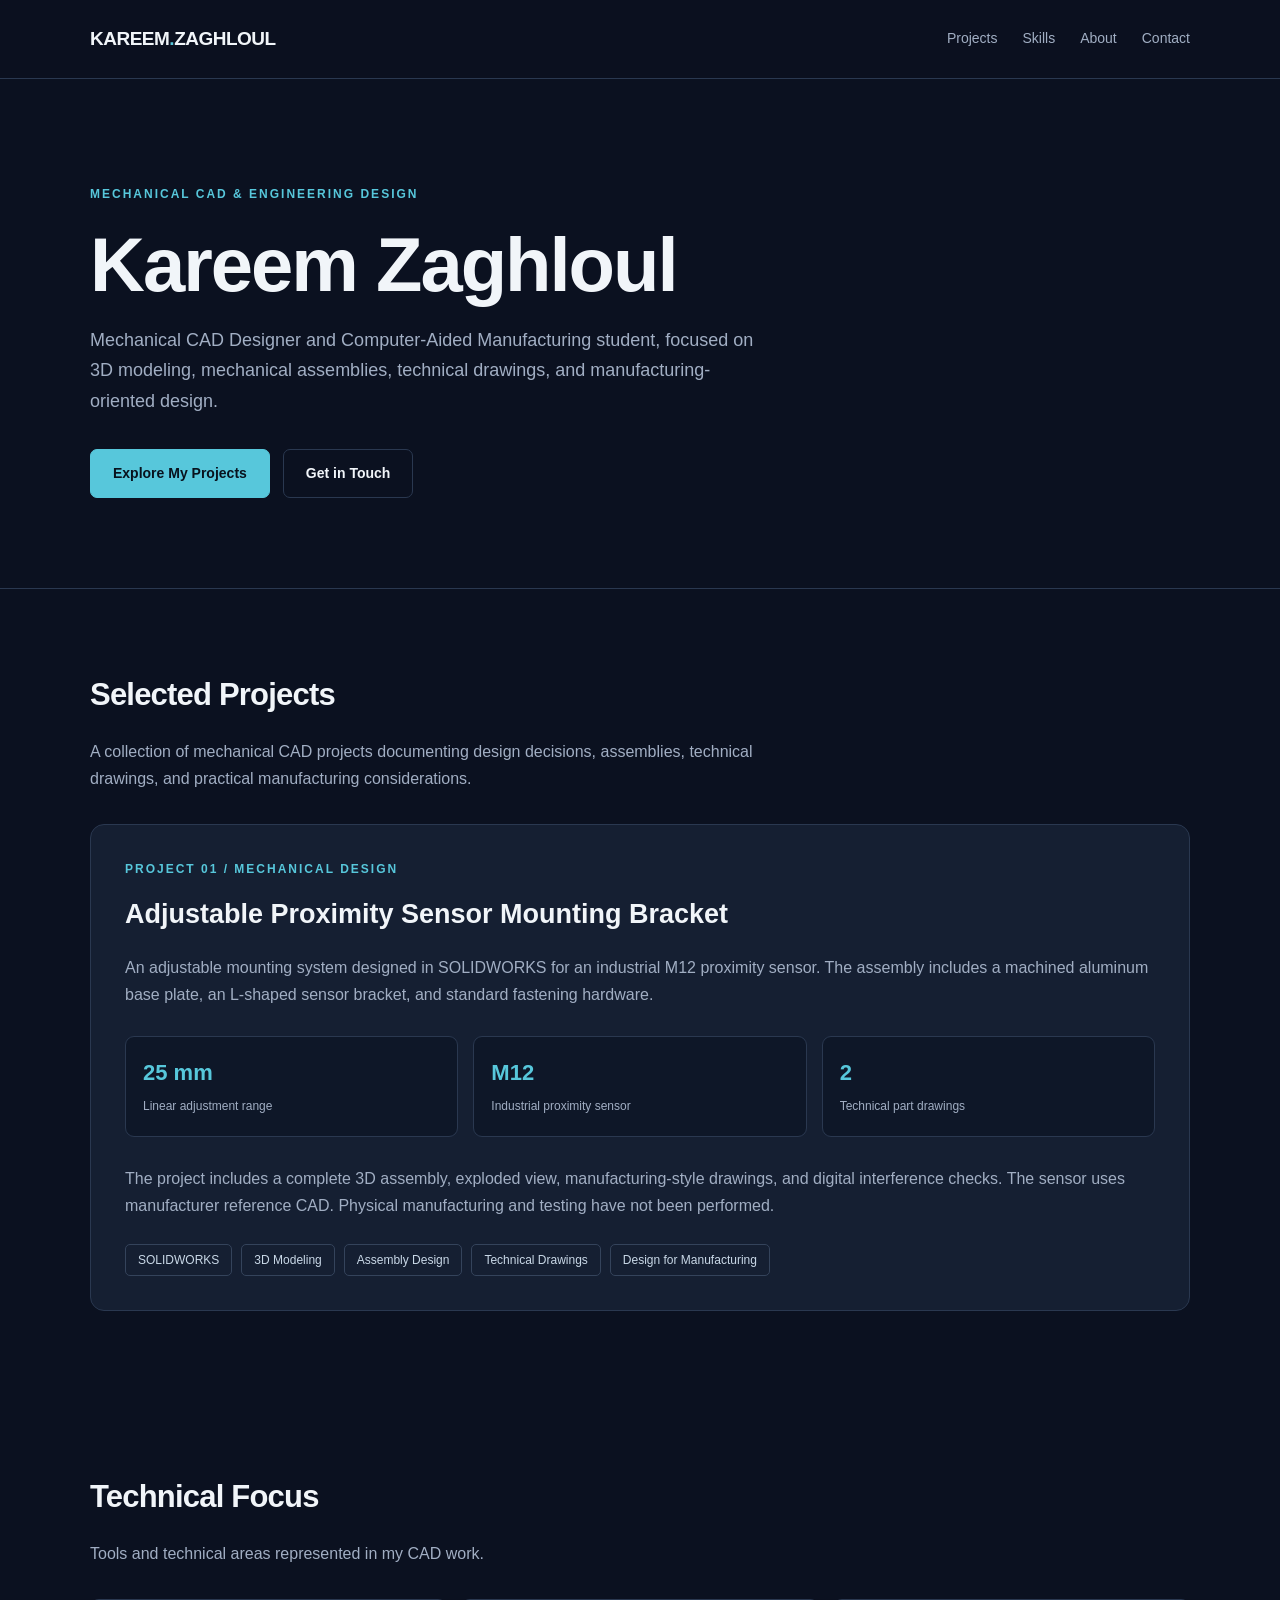
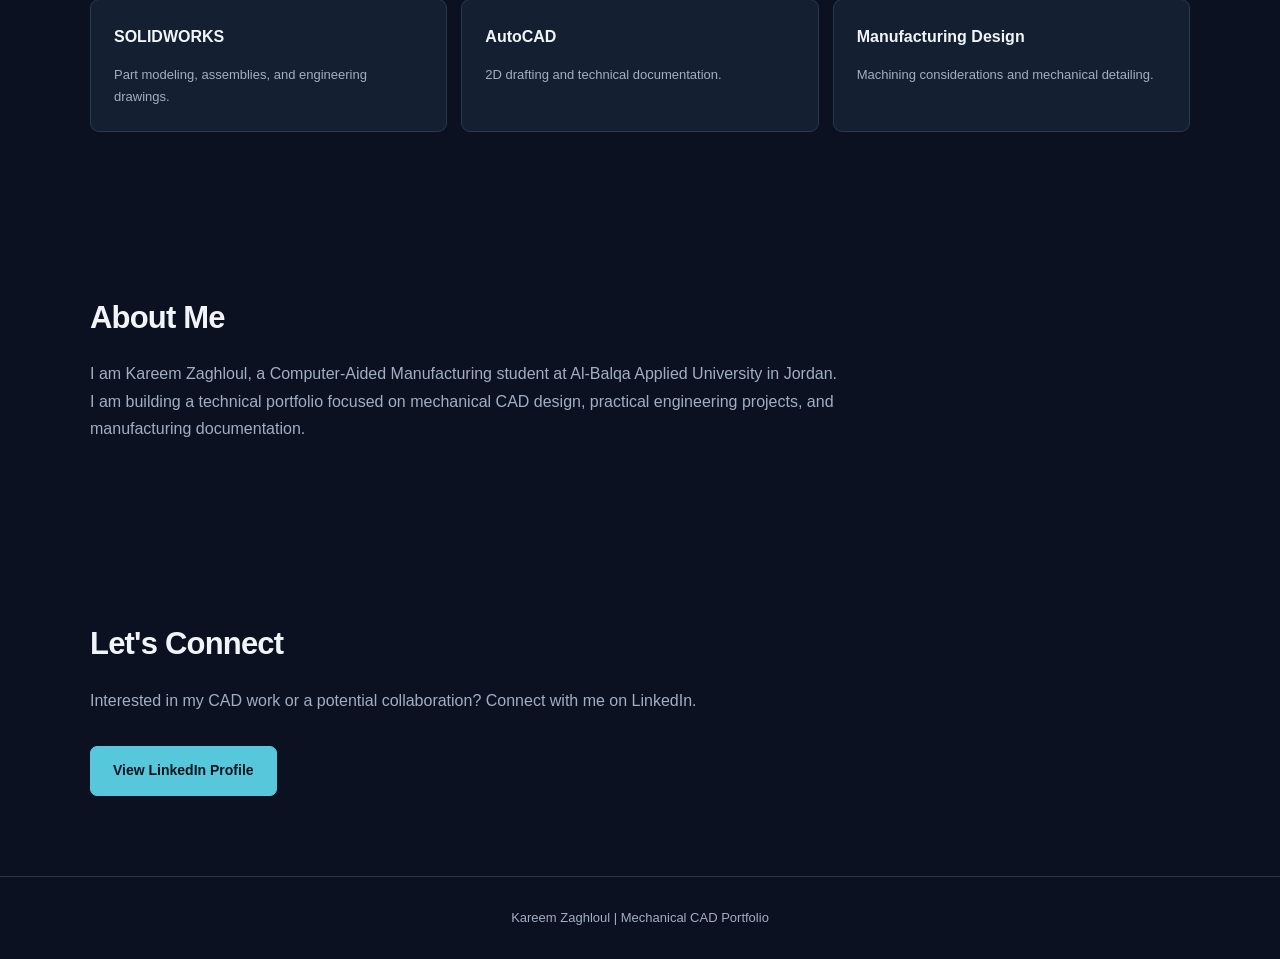
==== index.html @ 9b067b41 "Create index.html" ====
<!DOCTYPE html>
<html lang="en">
<head>
  <meta charset="UTF-8">
  <meta name="viewport" content="width=device-width, initial-scale=1">
  <meta name="description" content="Kareem Zaghloul's mechanical CAD and engineering design portfolio.">
  <title>Kareem Zaghloul | Mechanical CAD Portfolio</title>

  <style>
    :root {
      --bg: #0b1120;
      --panel: #151f32;
      --text: #f1f5f9;
      --muted: #a1aec3;
      --accent: #57c7db;
      --line: #2a3850;
    }

    * { box-sizing: border-box; }

    html { scroll-behavior: smooth; }

    body {
      margin: 0;
      background: var(--bg);
      color: var(--text);
      font-family: Inter, "Segoe UI", Arial, sans-serif;
      line-height: 1.7;
    }

    a { color: inherit; text-decoration: none; }

    .container {
      width: min(1100px, 90%);
      margin: auto;
    }

    header {
      border-bottom: 1px solid var(--line);
      background: #0b1120ee;
    }

    nav {
      display: flex;
      justify-content: space-between;
      align-items: center;
      flex-wrap: wrap;
      gap: 18px;
      padding: 23px 0;
    }

    .logo {
      font-size: 19px;
      font-weight: 750;
      letter-spacing: -.5px;
    }

    .logo span { color: var(--accent); }

    .nav-links {
      display: flex;
      gap: 25px;
      font-size: 14px;
      color: var(--muted);
    }

    .nav-links a:hover { color: var(--accent); }

    .hero {
      padding: 105px 0 90px;
      border-bottom: 1px solid var(--line);
    }

    .eyebrow {
      color: var(--accent);
      letter-spacing: 2px;
      text-transform: uppercase;
      font-size: 12px;
      font-weight: bold;
    }

    h1 {
      font-size: clamp(42px, 7vw, 76px);
      line-height: 1.12;
      letter-spacing: -2px;
      margin: 17px 0;
    }

    .hero p {
      color: var(--muted);
      font-size: 18px;
      max-width: 670px;
    }

    .buttons {
      display: flex;
      flex-wrap: wrap;
      gap: 13px;
      margin-top: 32px;
    }

    .btn {
      display: inline-block;
      padding: 12px 22px;
      border-radius: 7px;
      border: 1px solid var(--line);
      font-size: 14px;
      font-weight: 650;
    }

    .btn.primary {
      background: var(--accent);
      color: #08121d;
      border-color: var(--accent);
    }

    .btn:hover { opacity: .85; }

    section { padding: 80px 0; }

    h2 {
      font-size: 31px;
      letter-spacing: -.8px;
      margin: 0 0 15px;
    }

    .section-intro {
      color: var(--muted);
      max-width: 700px;
      margin-bottom: 32px;
    }

    .project {
      background: var(--panel);
      border: 1px solid var(--line);
      border-radius: 14px;
      padding: 34px;
    }

    .project-number {
      color: var(--accent);
      font-size: 12px;
      font-weight: bold;
      letter-spacing: 2px;
    }

    .project h3 {
      font-size: 27px;
      margin: 12px 0;
    }

    .project p { color: var(--muted); }

    .details {
      display: grid;
      grid-template-columns: repeat(3, 1fr);
      gap: 15px;
      margin: 28px 0;
    }

    .detail {
      background: #0e1728;
      padding: 17px;
      border: 1px solid var(--line);
      border-radius: 9px;
    }

    .detail strong {
      display: block;
      font-size: 22px;
      color: var(--accent);
    }

    .detail span {
      color: var(--muted);
      font-size: 12px;
    }

    .tags {
      display: flex;
      gap: 9px;
      flex-wrap: wrap;
      margin-top: 25px;
    }

    .tag {
      border: 1px solid #34435b;
      color: #c9d8e7;
      padding: 5px 12px;
      border-radius: 5px;
      font-size: 12px;
    }

    .skill-grid {
      display: grid;
      grid-template-columns: repeat(3, 1fr);
      gap: 14px;
    }

    .skill {
      background: var(--panel);
      border: 1px solid var(--line);
      border-radius: 9px;
      padding: 23px;
    }

    .skill strong { display: block; }

    .skill p {
      color: var(--muted);
      font-size: 13px;
      margin-bottom: 0;
    }

    .about {
      max-width: 750px;
      color: var(--muted);
    }

    footer {
      border-top: 1px solid var(--line);
      padding: 30px 0;
      color: var(--muted);
      font-size: 13px;
      text-align: center;
    }

    @media (max-width: 650px) {
      .hero { padding: 75px 0; }
      section { padding: 55px 0; }
      .details, .skill-grid { grid-template-columns: 1fr; }
      .project { padding: 23px; }
      .nav-links { gap: 15px; }
    }
  </style>
</head>

<body>
  <header>
    <div class="container">
      <nav>
        <a class="logo" href="#">KAREEM<span>.</span>ZAGHLOUL</a>
        <div class="nav-links">
          <a href="#projects">Projects</a>
          <a href="#skills">Skills</a>
          <a href="#about">About</a>
          <a href="#contact">Contact</a>
        </div>
      </nav>
    </div>
  </header>

  <main>
    <div class="hero">
      <div class="container">
        <div class="eyebrow">Mechanical CAD & Engineering Design</div>
        <h1>Kareem Zaghloul</h1>
        <p>
          Mechanical CAD Designer and Computer-Aided Manufacturing
          student, focused on 3D modeling, mechanical assemblies,
          technical drawings, and manufacturing-oriented design.
        </p>

        <div class="buttons">
          <a class="btn primary" href="#projects">Explore My Projects</a>
          <a class="btn" href="#contact">Get in Touch</a>
        </div>
      </div>
    </div>

    <section id="projects">
      <div class="container">
        <h2>Selected Projects</h2>
        <p class="section-intro">
          A collection of mechanical CAD projects documenting
          design decisions, assemblies, technical drawings,
          and practical manufacturing considerations.
        </p>

        <article class="project">
          <div class="project-number">PROJECT 01 / MECHANICAL DESIGN</div>
          <h3>Adjustable Proximity Sensor Mounting Bracket</h3>

          <p>
            An adjustable mounting system designed in SOLIDWORKS
            for an industrial M12 proximity sensor. The assembly
            includes a machined aluminum base plate, an L-shaped
            sensor bracket, and standard fastening hardware.
          </p>

          <div class="details">
            <div class="detail">
              <strong>25 mm</strong>
              <span>Linear adjustment range</span>
            </div>
            <div class="detail">
              <strong>M12</strong>
              <span>Industrial proximity sensor</span>
            </div>
            <div class="detail">
              <strong>2</strong>
              <span>Technical part drawings</span>
            </div>
          </div>

          <p>
            The project includes a complete 3D assembly,
            exploded view, manufacturing-style drawings,
            and digital interference checks.
            The sensor uses manufacturer reference CAD.
            Physical manufacturing and testing have not
            been performed.
          </p>

          <div class="tags">
            <span class="tag">SOLIDWORKS</span>
            <span class="tag">3D Modeling</span>
            <span class="tag">Assembly Design</span>
            <span class="tag">Technical Drawings</span>
            <span class="tag">Design for Manufacturing</span>
          </div>
        </article>
      </div>
    </section>

    <section id="skills">
      <div class="container">
        <h2>Technical Focus</h2>
        <p class="section-intro">
          Tools and technical areas represented in my CAD work.
        </p>

        <div class="skill-grid">
          <div class="skill">
            <strong>SOLIDWORKS</strong>
            <p>Part modeling, assemblies, and engineering drawings.</p>
          </div>
          <div class="skill">
            <strong>AutoCAD</strong>
            <p>2D drafting and technical documentation.</p>
          </div>
          <div class="skill">
            <strong>Manufacturing Design</strong>
            <p>Machining considerations and mechanical detailing.</p>
          </div>
        </div>
      </div>
    </section>

    <section id="about">
      <div class="container">
        <h2>About Me</h2>
        <p class="about">
          I am Kareem Zaghloul, a Computer-Aided Manufacturing
          student at Al-Balqa Applied University in Jordan.
          I am building a technical portfolio focused on
          mechanical CAD design, practical engineering projects,
          and manufacturing documentation.
        </p>
      </div>
    </section>

    <section id="contact">
      <div class="container">
        <h2>Let's Connect</h2>
        <p class="section-intro">
          Interested in my CAD work or a potential collaboration?
          Connect with me on LinkedIn.
        </p>
        <a class="btn primary"
           href="https://www.linkedin.com/in/kareem-zaghloul-7426b5449/"
           target="_blank"
           rel="noopener noreferrer">
          View LinkedIn Profile
        </a>
      </div>
    </section>
  </main>

  <footer>
    <div class="container">
      Kareem Zaghloul | Mechanical CAD Portfolio
    </div>
  </footer>
</body>
</html>
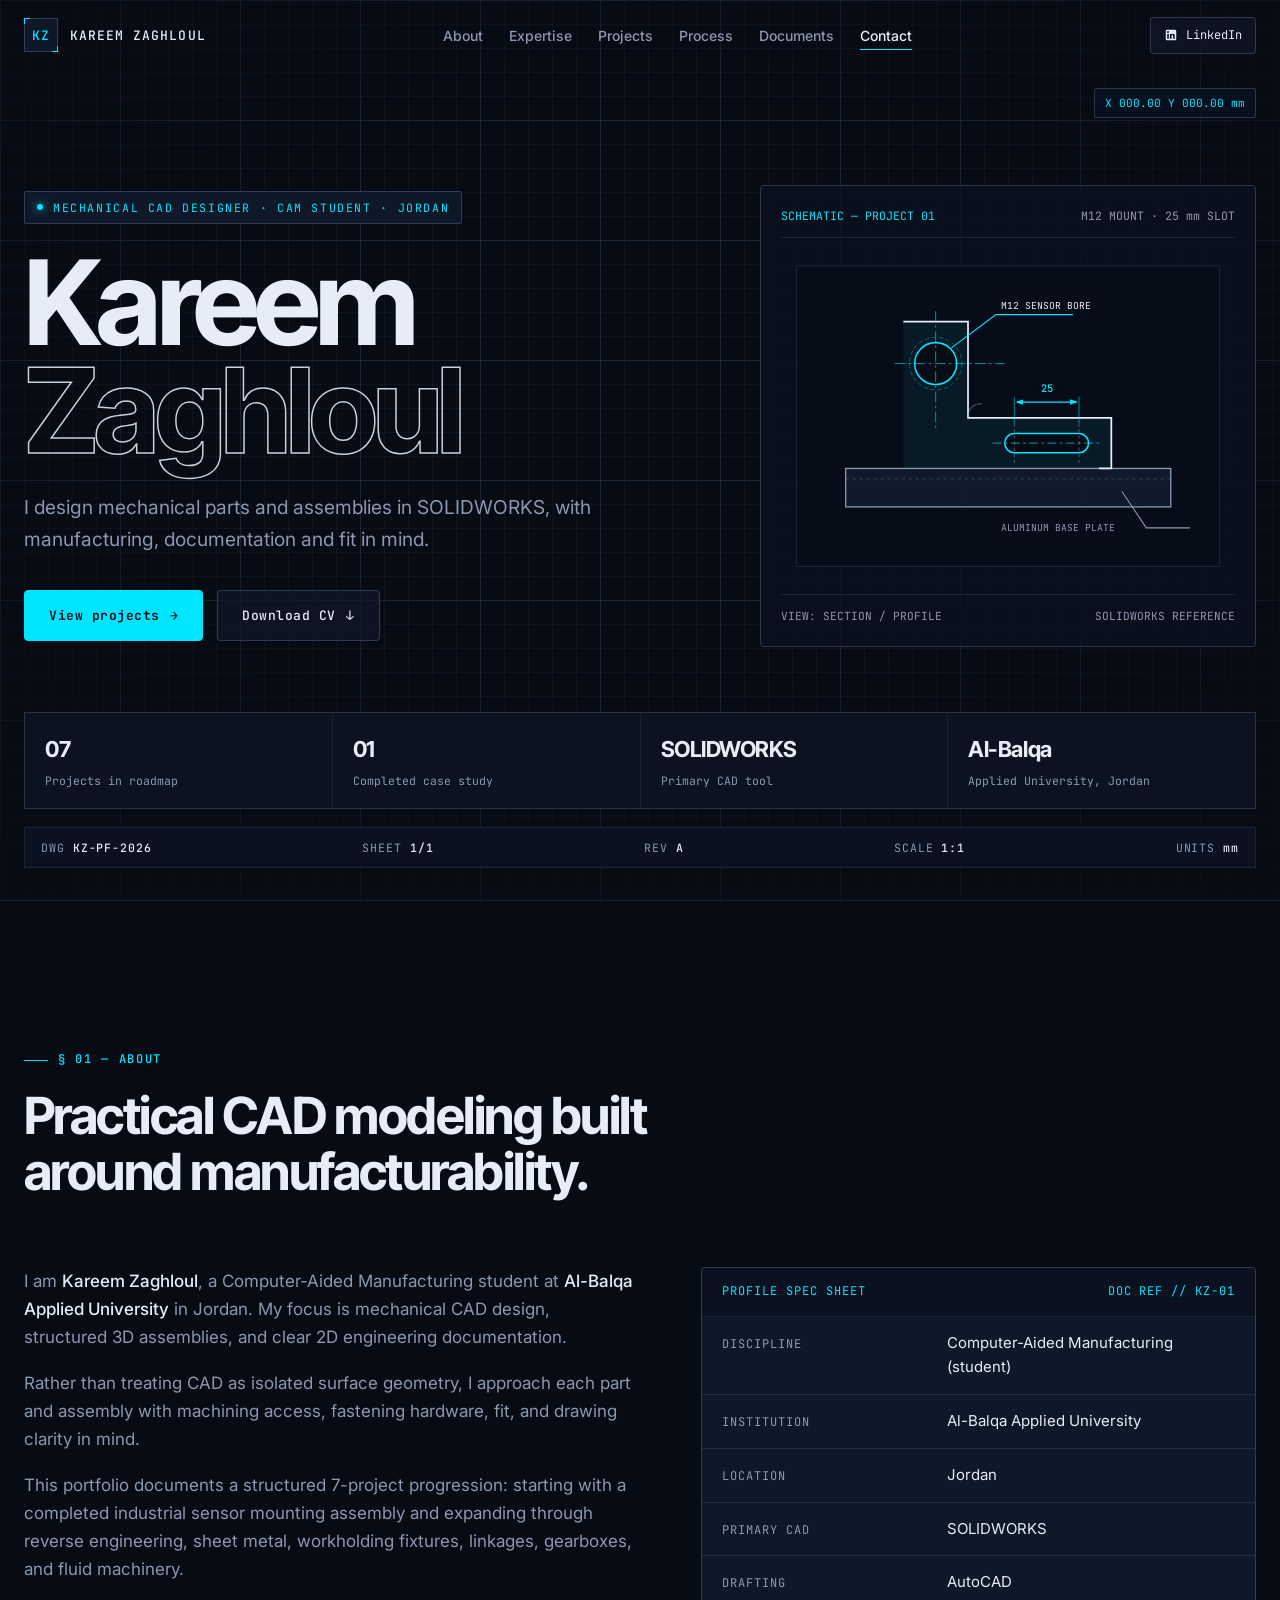
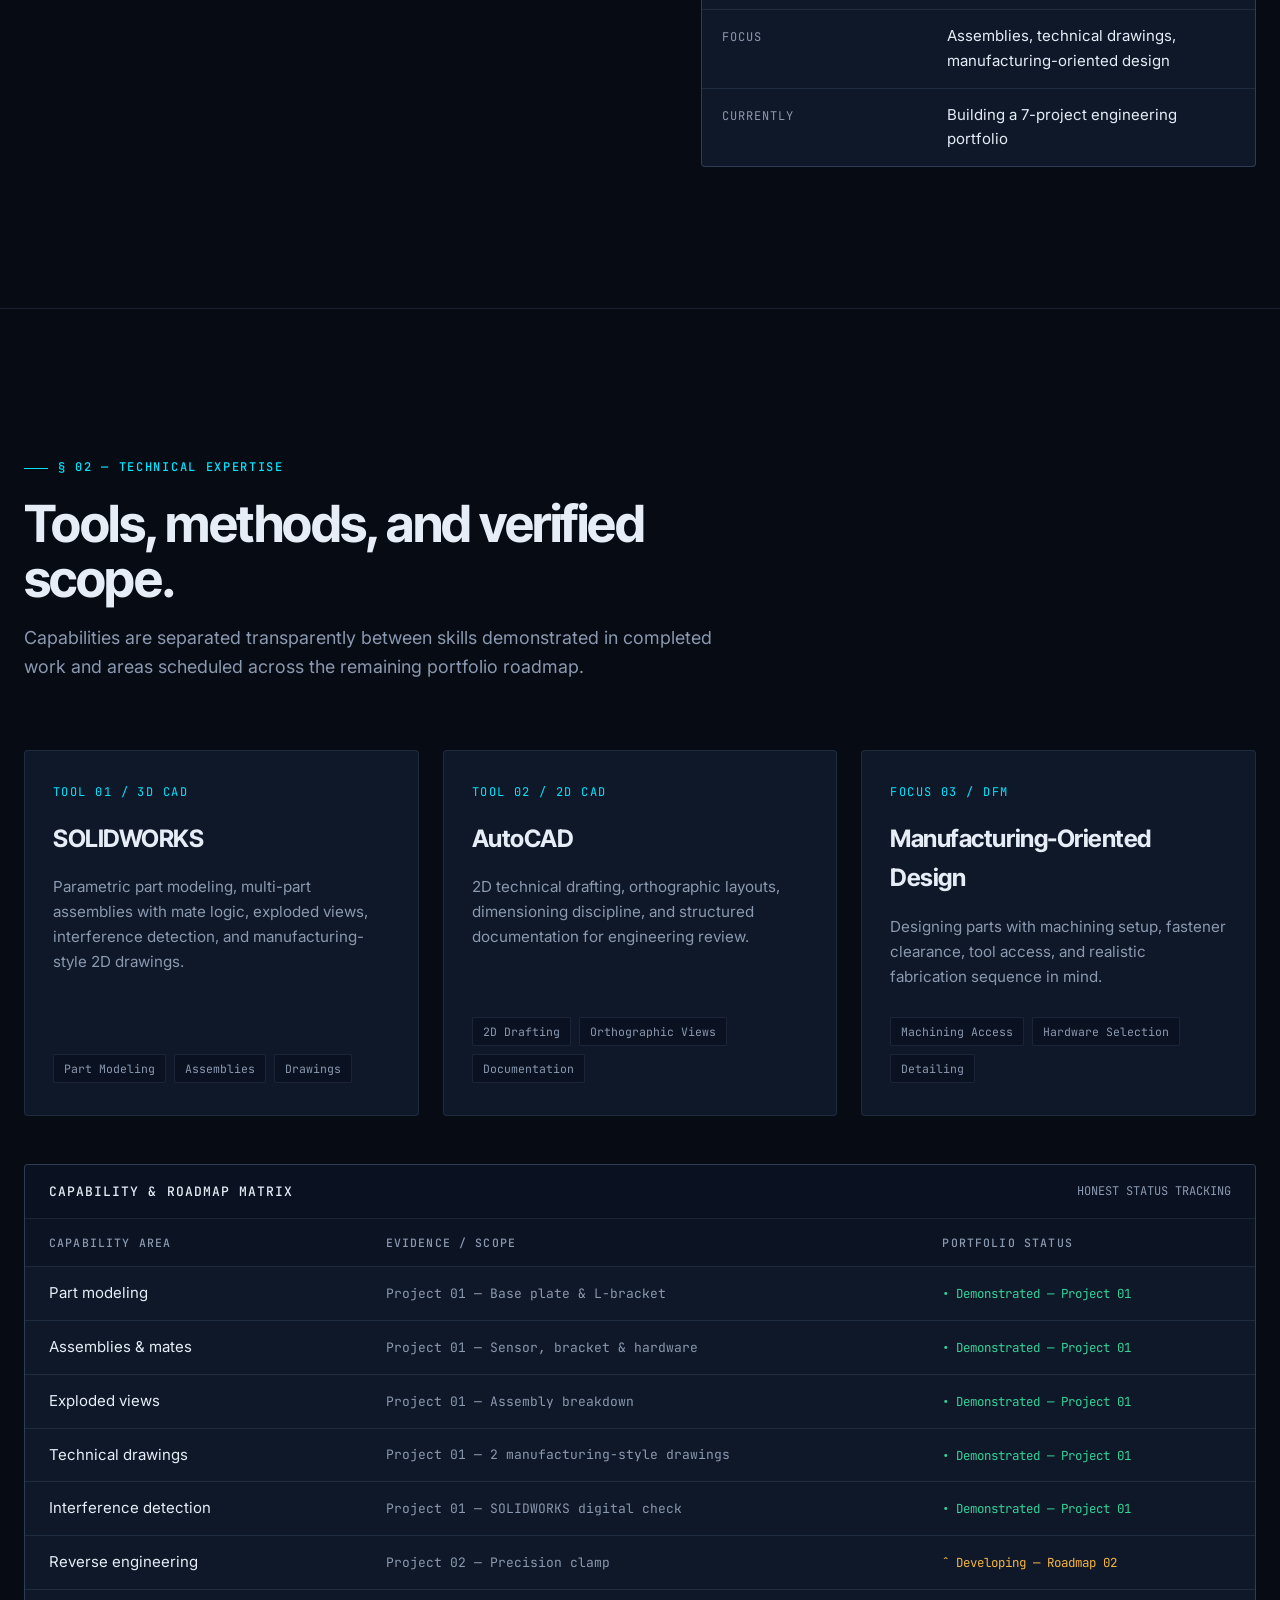
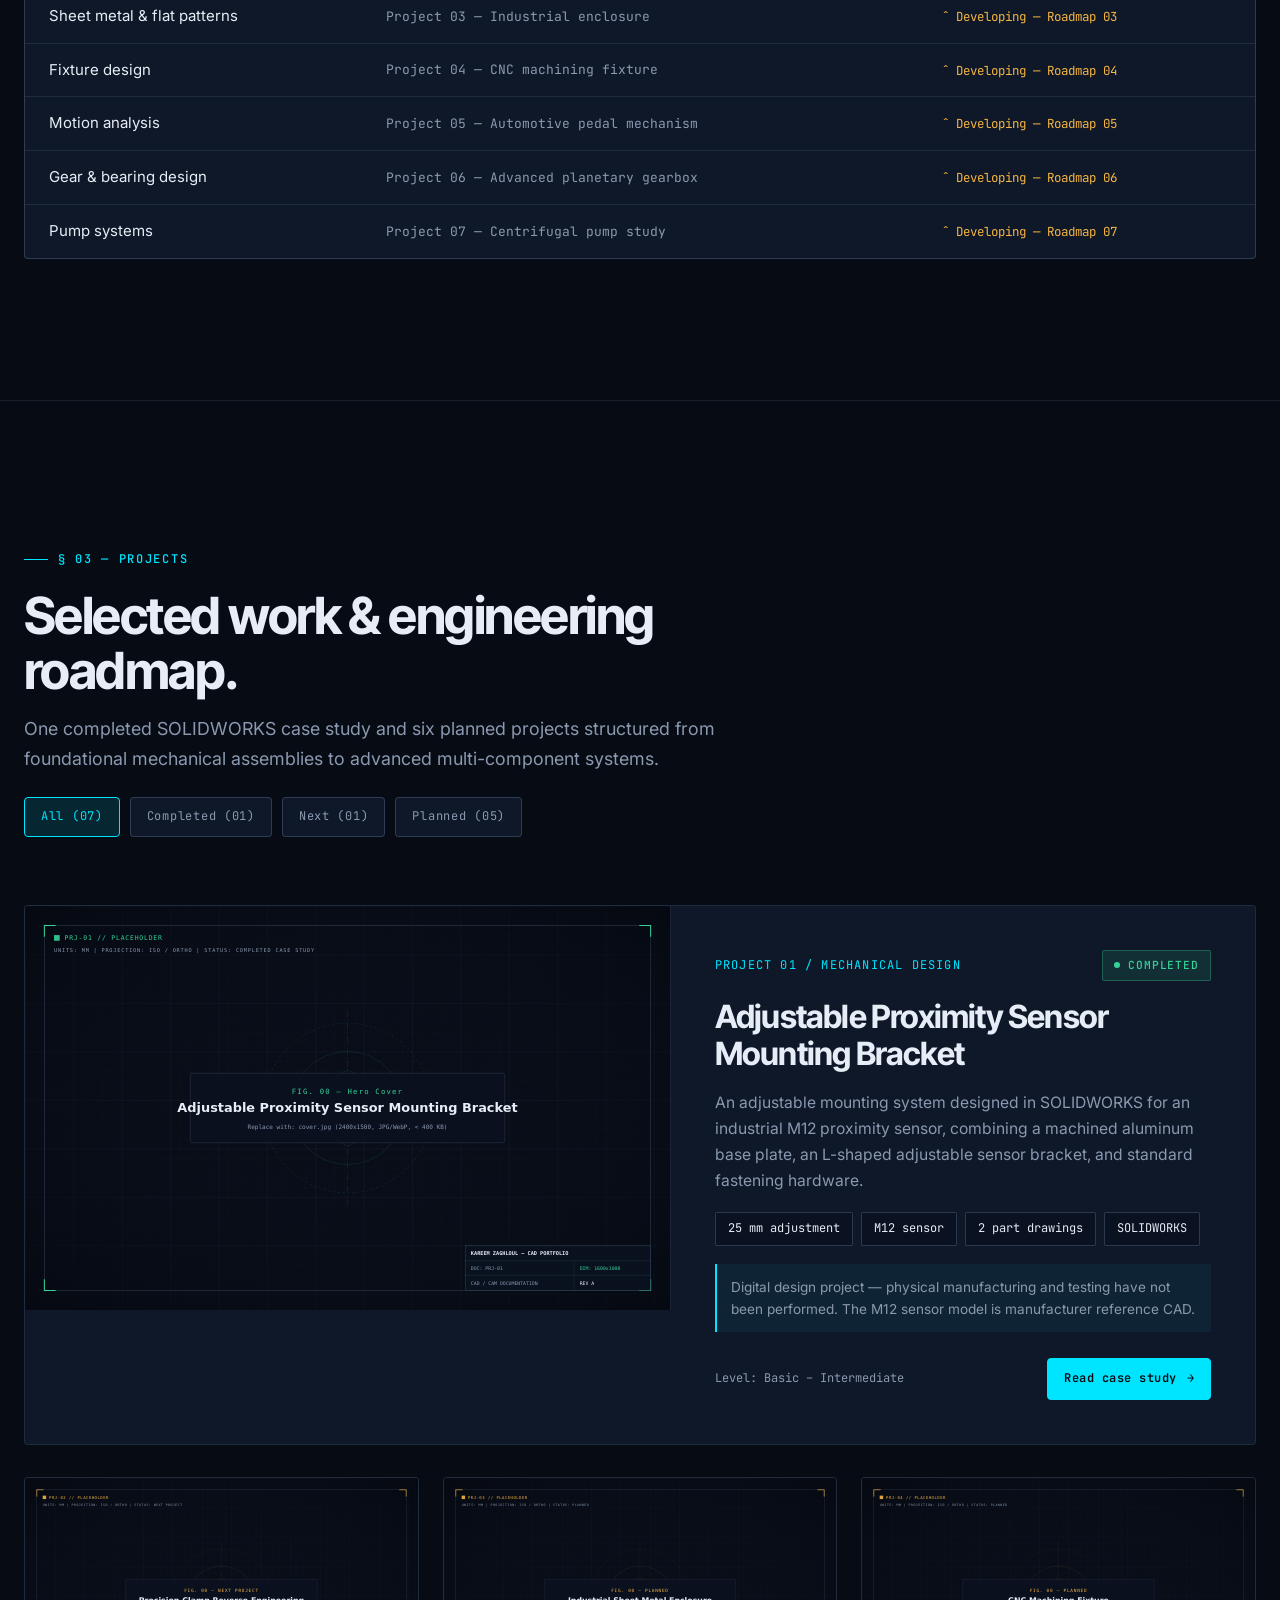
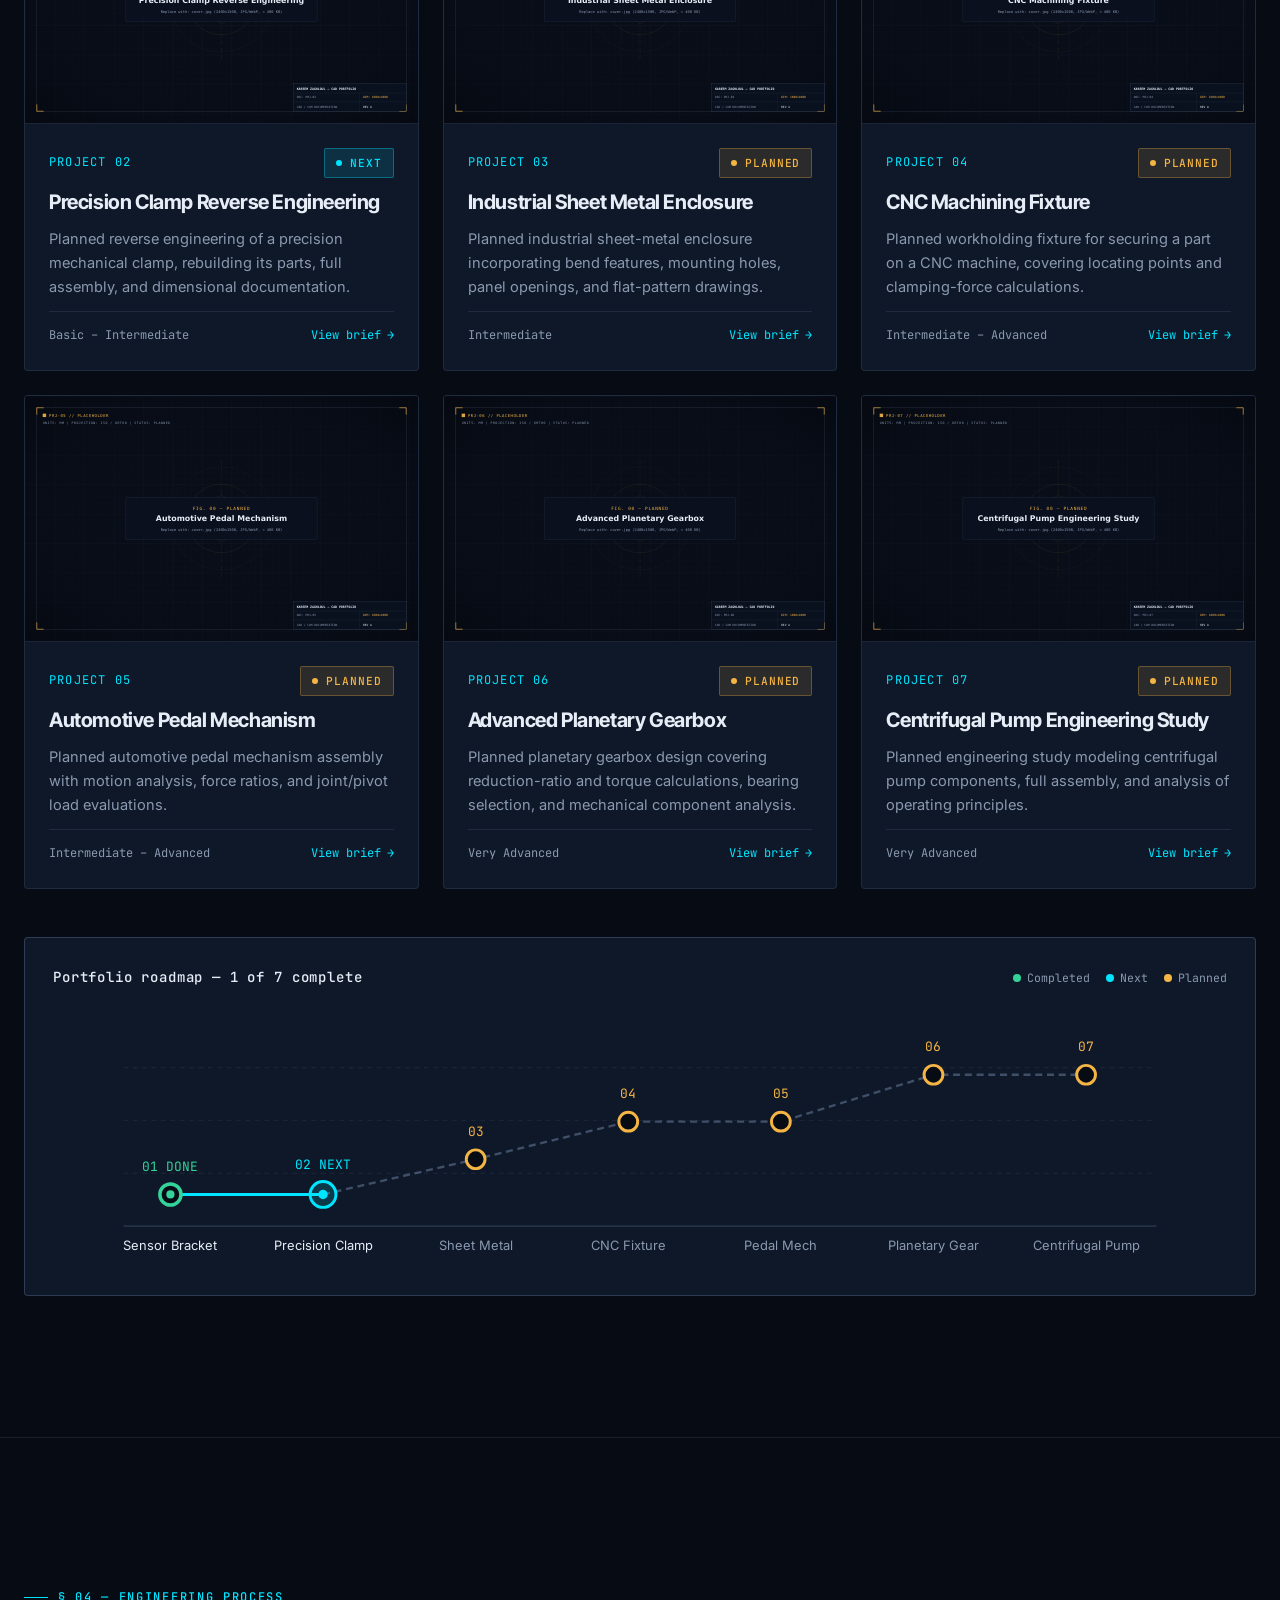
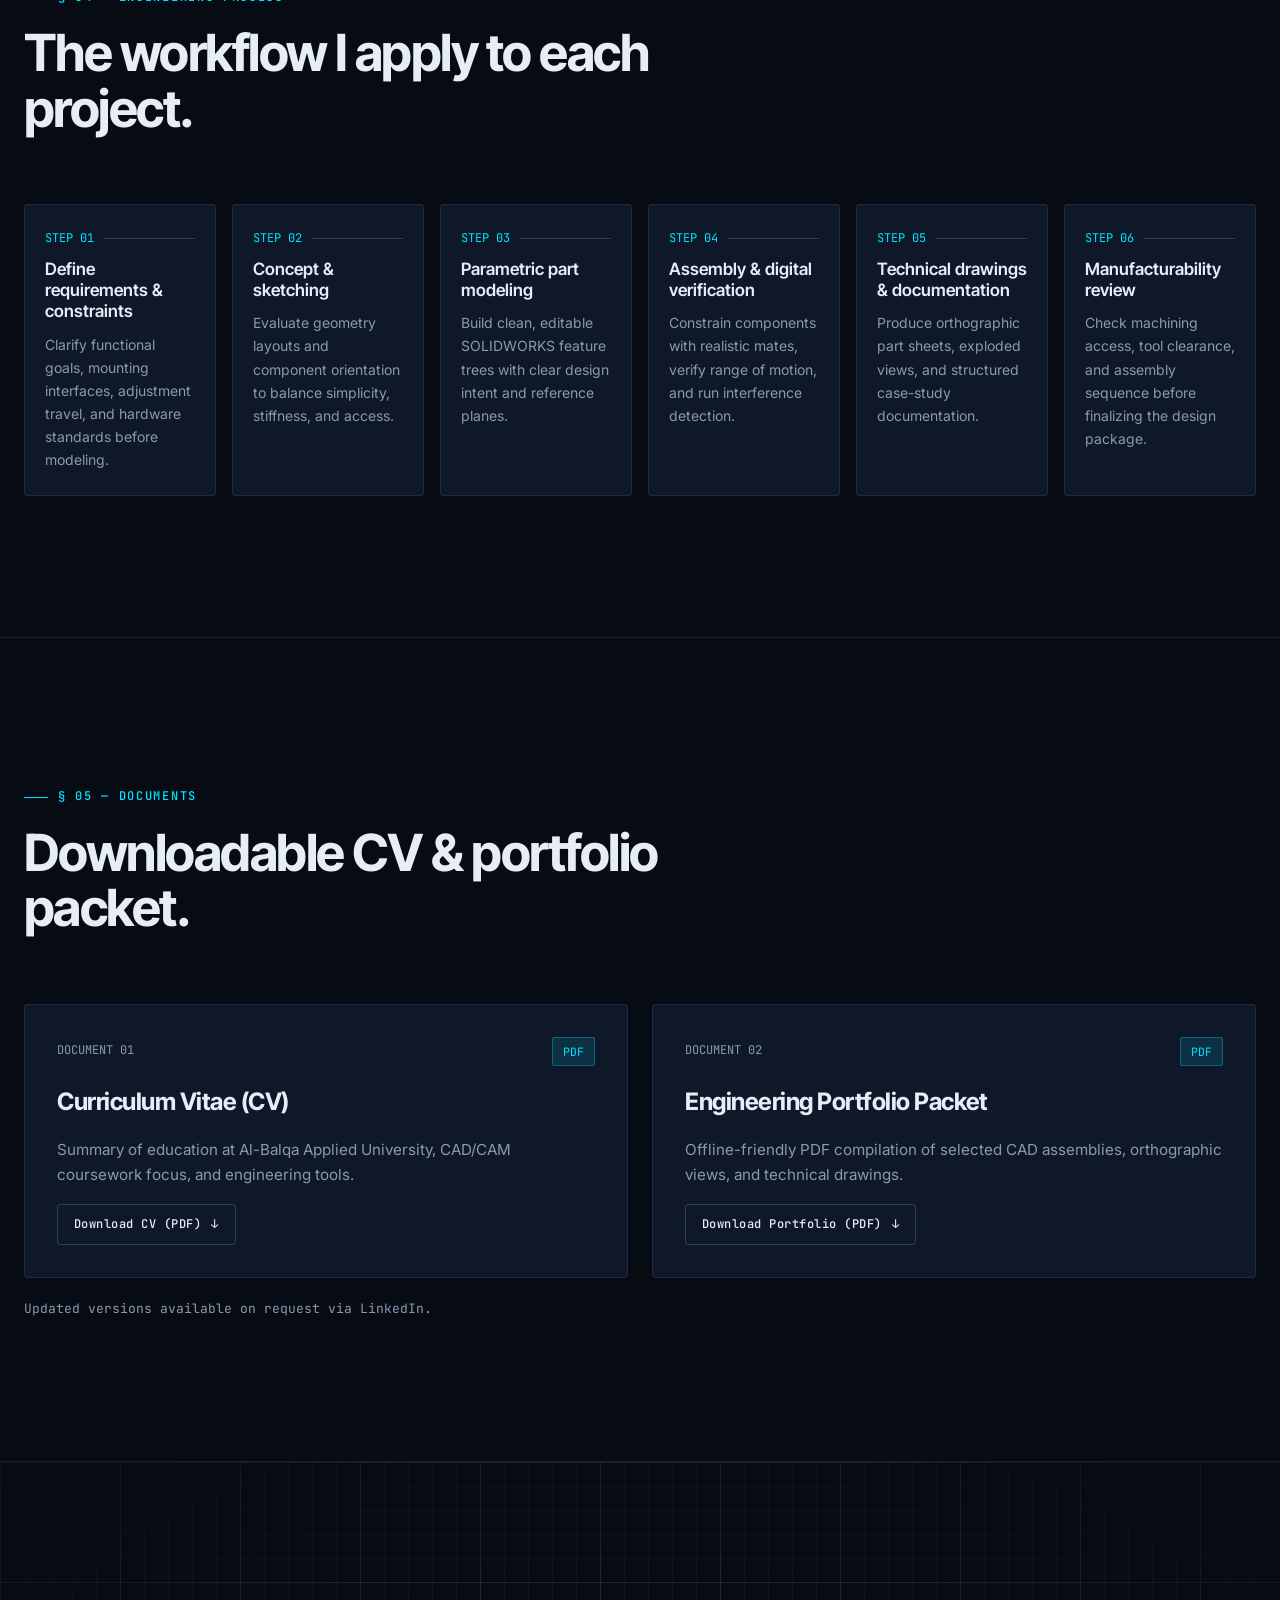
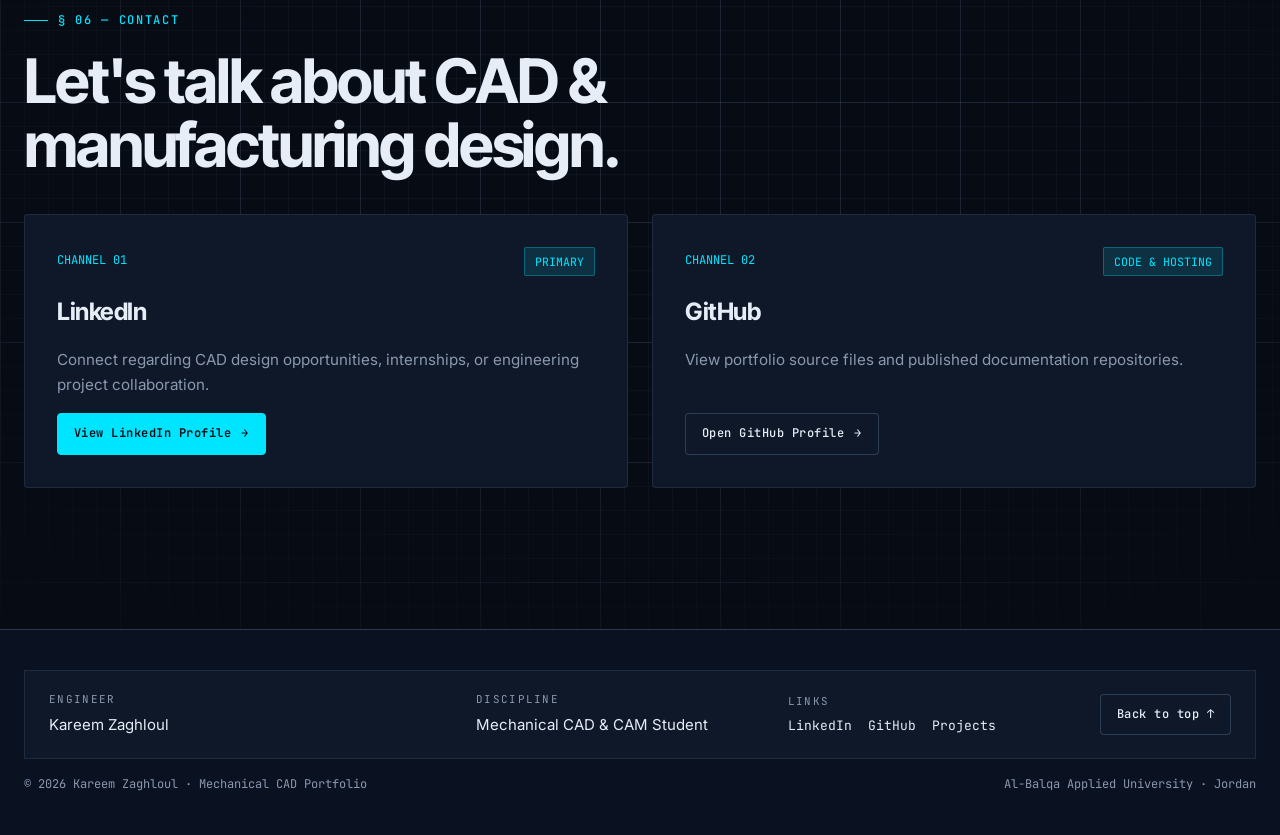
==== commit b10a8ed2: "Launch new engineering portfolio website" ====
--- a/index.html
+++ b/index.html
@@ -1,387 +1,838 @@
-
 <!DOCTYPE html>
 <html lang="en">
 <head>
   <meta charset="UTF-8">
-  <meta name="viewport" content="width=device-width, initial-scale=1">
-  <meta name="description" content="Kareem Zaghloul's mechanical CAD and engineering design portfolio.">
-  <title>Kareem Zaghloul | Mechanical CAD Portfolio</title>
-
-  <style>
-    :root {
-      --bg: #0b1120;
-      --panel: #151f32;
-      --text: #f1f5f9;
-      --muted: #a1aec3;
-      --accent: #57c7db;
-      --line: #2a3850;
-    }
-
-    * { box-sizing: border-box; }
-
-    html { scroll-behavior: smooth; }
-
-    body {
-      margin: 0;
-      background: var(--bg);
-      color: var(--text);
-      font-family: Inter, "Segoe UI", Arial, sans-serif;
-      line-height: 1.7;
-    }
-
-    a { color: inherit; text-decoration: none; }
-
-    .container {
-      width: min(1100px, 90%);
-      margin: auto;
-    }
-
-    header {
-      border-bottom: 1px solid var(--line);
-      background: #0b1120ee;
-    }
-
-    nav {
-      display: flex;
-      justify-content: space-between;
-      align-items: center;
-      flex-wrap: wrap;
-      gap: 18px;
-      padding: 23px 0;
-    }
-
-    .logo {
-      font-size: 19px;
-      font-weight: 750;
-      letter-spacing: -.5px;
-    }
-
-    .logo span { color: var(--accent); }
-
-    .nav-links {
-      display: flex;
-      gap: 25px;
-      font-size: 14px;
-      color: var(--muted);
-    }
-
-    .nav-links a:hover { color: var(--accent); }
-
-    .hero {
-      padding: 105px 0 90px;
-      border-bottom: 1px solid var(--line);
-    }
-
-    .eyebrow {
-      color: var(--accent);
-      letter-spacing: 2px;
-      text-transform: uppercase;
-      font-size: 12px;
-      font-weight: bold;
-    }
-
-    h1 {
-      font-size: clamp(42px, 7vw, 76px);
-      line-height: 1.12;
-      letter-spacing: -2px;
-      margin: 17px 0;
-    }
-
-    .hero p {
-      color: var(--muted);
-      font-size: 18px;
-      max-width: 670px;
-    }
-
-    .buttons {
-      display: flex;
-      flex-wrap: wrap;
-      gap: 13px;
-      margin-top: 32px;
-    }
-
-    .btn {
-      display: inline-block;
-      padding: 12px 22px;
-      border-radius: 7px;
-      border: 1px solid var(--line);
-      font-size: 14px;
-      font-weight: 650;
-    }
-
-    .btn.primary {
-      background: var(--accent);
-      color: #08121d;
-      border-color: var(--accent);
-    }
-
-    .btn:hover { opacity: .85; }
-
-    section { padding: 80px 0; }
-
-    h2 {
-      font-size: 31px;
-      letter-spacing: -.8px;
-      margin: 0 0 15px;
-    }
-
-    .section-intro {
-      color: var(--muted);
-      max-width: 700px;
-      margin-bottom: 32px;
-    }
-
-    .project {
-      background: var(--panel);
-      border: 1px solid var(--line);
-      border-radius: 14px;
-      padding: 34px;
-    }
-
-    .project-number {
-      color: var(--accent);
-      font-size: 12px;
-      font-weight: bold;
-      letter-spacing: 2px;
-    }
-
-    .project h3 {
-      font-size: 27px;
-      margin: 12px 0;
-    }
-
-    .project p { color: var(--muted); }
-
-    .details {
-      display: grid;
-      grid-template-columns: repeat(3, 1fr);
-      gap: 15px;
-      margin: 28px 0;
-    }
-
-    .detail {
-      background: #0e1728;
-      padding: 17px;
-      border: 1px solid var(--line);
-      border-radius: 9px;
-    }
-
-    .detail strong {
-      display: block;
-      font-size: 22px;
-      color: var(--accent);
-    }
-
-    .detail span {
-      color: var(--muted);
-      font-size: 12px;
-    }
-
-    .tags {
-      display: flex;
-      gap: 9px;
-      flex-wrap: wrap;
-      margin-top: 25px;
-    }
-
-    .tag {
-      border: 1px solid #34435b;
-      color: #c9d8e7;
-      padding: 5px 12px;
-      border-radius: 5px;
-      font-size: 12px;
-    }
-
-    .skill-grid {
-      display: grid;
-      grid-template-columns: repeat(3, 1fr);
-      gap: 14px;
-    }
-
-    .skill {
-      background: var(--panel);
-      border: 1px solid var(--line);
-      border-radius: 9px;
-      padding: 23px;
-    }
-
-    .skill strong { display: block; }
-
-    .skill p {
-      color: var(--muted);
-      font-size: 13px;
-      margin-bottom: 0;
-    }
-
-    .about {
-      max-width: 750px;
-      color: var(--muted);
-    }
-
-    footer {
-      border-top: 1px solid var(--line);
-      padding: 30px 0;
-      color: var(--muted);
-      font-size: 13px;
-      text-align: center;
-    }
-
-    @media (max-width: 650px) {
-      .hero { padding: 75px 0; }
-      section { padding: 55px 0; }
-      .details, .skill-grid { grid-template-columns: 1fr; }
-      .project { padding: 23px; }
-      .nav-links { gap: 15px; }
-    }
-  </style>
+  <meta name="viewport" content="width=device-width, initial-scale=1.0">
+  <title>Kareem Zaghloul | Mechanical CAD Designer &amp; CAM Portfolio</title>
+  <meta name="description" content="Mechanical CAD and Computer-Aided Manufacturing portfolio of Kareem Zaghloul (Al-Balqa Applied University, Jordan). SOLIDWORKS assemblies, technical drawings, and manufacturing-oriented design.">
+  <meta name="theme-color" content="#070B14">
+  <link rel="canonical" href="https://kareemzaghloul.github.io/">
+
+  <!-- Open Graph / Twitter -->
+  <meta property="og:type" content="website">
+  <meta property="og:title" content="Kareem Zaghloul | Mechanical CAD Designer &amp; CAM Portfolio">
+  <meta property="og:description" content="Mechanical CAD projects in SOLIDWORKS and AutoCAD, focusing on assemblies, 2D engineering drawings, and manufacturing-oriented design.">
+  <meta property="og:url" content="https://kareemzaghloul.github.io/">
+  <meta property="og:image" content="https://kareemzaghloul.github.io/assets/img/og-image.png">
+  <meta name="twitter:card" content="summary_large_image">
+  <meta name="twitter:title" content="Kareem Zaghloul | Mechanical CAD Portfolio">
+  <meta name="twitter:description" content="Mechanical CAD projects in SOLIDWORKS and AutoCAD, technical drawings, and manufacturing-oriented design.">
+  <meta name="twitter:image" content="https://kareemzaghloul.github.io/assets/img/og-image.png">
+
+  <!-- Icons & Manifest -->
+  <link rel="icon" type="image/svg+xml" href="assets/img/favicon.svg">
+  <link rel="apple-touch-icon" sizes="180x180" href="assets/img/apple-touch-icon.png">
+  <link rel="manifest" href="site.webmanifest">
+
+  <!-- Fonts -->
+  <link rel="preconnect" href="https://fonts.googleapis.com">
+  <link rel="preconnect" href="https://fonts.gstatic.com" crossorigin>
+  <link href="https://fonts.googleapis.com/css2?family=Inter+Tight:wght@600;700&family=Inter:wght@400;500&family=JetBrains+Mono:wght@400;500&display=swap" rel="stylesheet">
+
+  <link rel="stylesheet" href="assets/css/style.css">
+
+  <!-- Structured Data -->
+  <script type="application/ld+json">
+  {
+    "@context": "https://schema.org",
+    "@type": "Person",
+    "name": "Kareem Zaghloul",
+    "url": "https://kareemzaghloul.github.io/",
+    "jobTitle": "Mechanical CAD Designer",
+    "affiliation": {
+      "@type": "CollegeOrUniversity",
+      "name": "Al-Balqa Applied University"
+    },
+    "address": {
+      "@type": "PostalAddress",
+      "addressCountry": "JO"
+    },
+    "sameAs": [
+      "https://www.linkedin.com/in/kareem-zaghloul-7426b5449/",
+      "https://github.com/kareemzaghloul"
+    ]
+  }
+  </script>
 </head>
-
-<body>
-  <header>
-    <div class="container">
-      <nav>
-        <a class="logo" href="#">KAREEM<span>.</span>ZAGHLOUL</a>
-        <div class="nav-links">
-          <a href="#projects">Projects</a>
-          <a href="#skills">Skills</a>
-          <a href="#about">About</a>
-          <a href="#contact">Contact</a>
-        </div>
+<body id="top">
+  <a href="#main-content" class="skip-link">Skip to main content</a>
+
+  <div class="scroll-progress" aria-hidden="true">
+    <div class="scroll-progress-bar"></div>
+  </div>
+
+  <!-- Header -->
+  <header class="site-header">
+    <div class="container header-inner">
+      <a href="#top" class="brand-mark" aria-label="Kareem Zaghloul Home">
+        <span class="brand-badge" aria-hidden="true">KZ</span>
+        <span>KAREEM ZAGHLOUL</span>
+      </a>
+
+      <nav class="site-nav" aria-label="Primary navigation">
+        <ul class="nav-links">
+          <li><a href="#about" class="nav-link">About</a></li>
+          <li><a href="#expertise" class="nav-link">Expertise</a></li>
+          <li><a href="#projects" class="nav-link">Projects</a></li>
+          <li><a href="#process" class="nav-link">Process</a></li>
+          <li><a href="#documents" class="nav-link">Documents</a></li>
+          <li><a href="#contact" class="nav-link">Contact</a></li>
+        </ul>
       </nav>
+
+      <div class="header-actions">
+        <a href="https://www.linkedin.com/in/kareem-zaghloul-7426b5449/" class="icon-link" target="_blank" rel="noopener noreferrer" aria-label="Kareem Zaghloul on LinkedIn">
+          <svg width="14" height="14" viewBox="0 0 24 24" fill="currentColor" aria-hidden="true">
+            <path d="M19 3a2 2 0 0 1 2 2v14a2 2 0 0 1-2 2H5a2 2 0 0 1-2-2V5a2 2 0 0 1 2-2h14m-.5 15.5v-5.3a3.26 3.26 0 0 0-3.26-3.26c-.85 0-1.84.52-2.28 1.3v-1.11h-2.79v8.37h2.79v-4.93c0-.77.62-1.4 1.39-1.4a1.4 1.4 0 0 1 1.4 1.4v4.93h2.75M6.88 8.56a1.68 1.68 0 0 0 1.68-1.68c0-.93-.75-1.69-1.68-1.69a1.69 1.69 0 0 0-1.69 1.69c0 .93.76 1.68 1.69 1.68m1.39 9.94v-8.37H5.5v8.37h2.77z"/>
+          </svg>
+          <span>LinkedIn</span>
+        </a>
+
+        <button type="button" class="nav-toggle" aria-expanded="false" aria-controls="mobile-menu" aria-label="Toggle navigation menu">
+          <span class="nav-toggle-lines" aria-hidden="true">
+            <span></span>
+            <span></span>
+          </span>
+        </button>
+      </div>
     </div>
   </header>
 
-  <main>
-    <div class="hero">
+  <!-- Mobile Navigation Overlay -->
+  <div class="mobile-menu" id="mobile-menu" aria-hidden="true" aria-label="Mobile navigation">
+    <ul class="mobile-menu-list">
+      <li><a href="#about" class="mobile-menu-link"><span class="mono">01</span><span>About</span></a></li>
+      <li><a href="#expertise" class="mobile-menu-link"><span class="mono">02</span><span>Expertise</span></a></li>
+      <li><a href="#projects" class="mobile-menu-link"><span class="mono">03</span><span>Projects</span></a></li>
+      <li><a href="#process" class="mobile-menu-link"><span class="mono">04</span><span>Process</span></a></li>
+      <li><a href="#documents" class="mobile-menu-link"><span class="mono">05</span><span>Documents</span></a></li>
+      <li><a href="#contact" class="mobile-menu-link"><span class="mono">06</span><span>Contact</span></a></li>
+    </ul>
+    <div class="mobile-menu-footer">
+      <a href="https://www.linkedin.com/in/kareem-zaghloul-7426b5449/" class="btn btn-primary btn-sm" target="_blank" rel="noopener noreferrer">LinkedIn Profile</a>
+      <a href="https://github.com/kareemzaghloul" class="btn btn-ghost btn-sm" target="_blank" rel="noopener noreferrer">GitHub Profile</a>
+    </div>
+  </div>
+
+  <main id="main-content">
+    <!-- Hero -->
+    <section class="hero blueprint-bg" aria-label="Introduction">
+      <div class="hero-coords" id="hero-coords-readout" aria-hidden="true">X 000.00  Y 000.00 mm</div>
+
+      <div class="container hero-main">
+        <div class="hero-grid">
+          <div class="hero-copy">
+            <div class="hero-eyebrow">
+              <span class="hero-eyebrow-dot" aria-hidden="true"></span>
+              <span>MECHANICAL CAD DESIGNER &middot; CAM STUDENT &middot; JORDAN</span>
+            </div>
+
+            <h1 class="hero-name">
+              <span>Kareem</span>
+              <span class="accent-line">Zaghloul</span>
+            </h1>
+
+            <p class="hero-lead">
+              I design mechanical parts and assemblies in SOLIDWORKS, with manufacturing, documentation and fit in mind.
+            </p>
+
+            <div class="hero-actions">
+              <a href="#projects" class="btn btn-primary">
+                <span>View projects</span>
+                <span class="arrow" aria-hidden="true">&rarr;</span>
+              </a>
+              <a href="assets/docs/Kareem-Zaghloul-CV.pdf" class="btn btn-ghost" download>
+                <span>Download CV</span>
+                <span class="arrow" aria-hidden="true">&darr;</span>
+              </a>
+            </div>
+          </div>
+
+          <div class="hero-schematic-wrap reveal">
+            <div class="hero-schematic-head">
+              <span class="cyan">SCHEMATIC &mdash; PROJECT 01</span>
+              <span>M12 MOUNT &middot; 25 mm SLOT</span>
+            </div>
+
+            <svg class="hero-schematic-svg" viewBox="0 0 520 380" width="520" height="380" role="img" aria-label="Technical schematic of an adjustable L-bracket featuring an M12 sensor bore and a 25 mm adjustment slot">
+              <defs>
+                <marker id="dimArrow" viewBox="0 0 10 10" refX="8" refY="5" markerWidth="6" markerHeight="6" orient="auto-start-reverse">
+                  <path d="M 0 1.5 L 10 5 L 0 8.5 z" fill="#00E5FF"/>
+                </marker>
+              </defs>
+
+              <!-- Subtle Schematic Frame -->
+              <rect x="18" y="18" width="484" height="344" fill="rgba(7,11,20,0.55)" stroke="rgba(148,180,220,0.18)" stroke-width="1"/>
+
+              <!-- Base Plate Footprint -->
+              <rect x="74" y="250" width="372" height="44" fill="rgba(20,31,51,0.75)" stroke="#8A99B0" stroke-width="1.5"/>
+              <line x1="74" y1="262" x2="446" y2="262" stroke="rgba(148,180,220,0.28)" stroke-width="1" stroke-dasharray="4 4"/>
+
+              <!-- L-Bracket Profile -->
+              <path class="draw-line" d="M 140 82 H 214 V 192 H 378 V 250 H 140 Z" fill="rgba(0,229,255,0.06)" stroke="#E6EDF7" stroke-width="2"/>
+              <path d="M 214 192 Q 214 176 230 176" fill="none" stroke="rgba(148,180,220,0.45)" stroke-width="1.2"/>
+
+              <!-- M12 Sensor Bore on Vertical Flange -->
+              <circle cx="177" cy="130" r="24" fill="rgba(7,11,20,0.9)" stroke="#00E5FF" stroke-width="1.8"/>
+              <circle cx="177" cy="130" r="30" fill="none" stroke="rgba(0,229,255,0.4)" stroke-width="1" stroke-dasharray="5 3"/>
+
+              <!-- Centerlines -->
+              <line x1="130" y1="130" x2="256" y2="130" stroke="#00E5FF" stroke-width="1" stroke-dasharray="12 4 3 4" opacity="0.7"/>
+              <line x1="177" y1="70" x2="177" y2="205" stroke="#00E5FF" stroke-width="1" stroke-dasharray="12 4 3 4" opacity="0.7"/>
+
+              <!-- 25 mm Linear Adjustment Slot -->
+              <rect x="256" y="210" width="96" height="22" rx="11" fill="#070B14" stroke="#00E5FF" stroke-width="1.8"/>
+              <line x1="242" y1="221" x2="366" y2="221" stroke="#00E5FF" stroke-width="1" stroke-dasharray="10 4 3 4" opacity="0.75"/>
+              <line x1="267" y1="198" x2="267" y2="244" stroke="rgba(148,180,220,0.5)" stroke-width="1" stroke-dasharray="4 3"/>
+              <line x1="341" y1="198" x2="341" y2="244" stroke="rgba(148,180,220,0.5)" stroke-width="1" stroke-dasharray="4 3"/>
+
+              <!-- Dimension Line: 25 mm Adjustment -->
+              <line class="draw-line-delay" x1="267" y1="168" x2="267" y2="198" stroke="rgba(0,229,255,0.65)" stroke-width="1"/>
+              <line class="draw-line-delay" x1="341" y1="168" x2="341" y2="198" stroke="rgba(0,229,255,0.65)" stroke-width="1"/>
+              <line class="draw-line-delay" x1="270" y1="174" x2="338" y2="174" stroke="#00E5FF" stroke-width="1.5" marker-start="url(#dimArrow)" marker-end="url(#dimArrow)"/>
+              <rect x="282" y="150" width="44" height="18" rx="2" fill="#070B14"/>
+              <text x="304" y="163" text-anchor="middle" fill="#00E5FF" font-family="JetBrains Mono, monospace" font-size="12" font-weight="500">25</text>
+
+              <!-- M12 Callout -->
+              <polyline class="draw-line-delay" points="195,112 246,74 334,74" fill="none" stroke="#00E5FF" stroke-width="1.3"/>
+              <text x="252" y="68" fill="#E6EDF7" font-family="JetBrains Mono, monospace" font-size="11">M12 SENSOR BORE</text>
+
+              <!-- Base Plate Callout -->
+              <polyline class="draw-line-delay" points="390,276 418,318 468,318" fill="none" stroke="#8A99B0" stroke-width="1.2"/>
+              <text x="252" y="322" fill="#8A99B0" font-family="JetBrains Mono, monospace" font-size="11">ALUMINUM BASE PLATE</text>
+            </svg>
+
+            <div class="hero-schematic-foot">
+              <span>VIEW: SECTION / PROFILE</span>
+              <span>SOLIDWORKS REFERENCE</span>
+            </div>
+          </div>
+        </div>
+      </div>
+
+      <div class="container hero-bottom">
+        <div class="hero-stats" aria-label="Portfolio summary">
+          <div class="hero-stat">
+            <div class="hero-stat-value">07</div>
+            <div class="hero-stat-label">Projects in roadmap</div>
+          </div>
+          <div class="hero-stat">
+            <div class="hero-stat-value">01</div>
+            <div class="hero-stat-label">Completed case study</div>
+          </div>
+          <div class="hero-stat">
+            <div class="hero-stat-value">SOLIDWORKS</div>
+            <div class="hero-stat-label">Primary CAD tool</div>
+          </div>
+          <div class="hero-stat">
+            <div class="hero-stat-value">Al-Balqa</div>
+            <div class="hero-stat-label">Applied University, Jordan</div>
+          </div>
+        </div>
+
+        <div class="title-block-strip" aria-hidden="true">
+          <span>DWG <strong>KZ-PF-2026</strong></span>
+          <span>SHEET <strong>1/1</strong></span>
+          <span>REV <strong>A</strong></span>
+          <span>SCALE <strong>1:1</strong></span>
+          <span>UNITS <strong>mm</strong></span>
+        </div>
+      </div>
+    </section>
+
+    <!-- § 01 — About -->
+    <section id="about" class="section">
       <div class="container">
-        <div class="eyebrow">Mechanical CAD & Engineering Design</div>
-        <h1>Kareem Zaghloul</h1>
-        <p>
-          Mechanical CAD Designer and Computer-Aided Manufacturing
-          student, focused on 3D modeling, mechanical assemblies,
-          technical drawings, and manufacturing-oriented design.
-        </p>
-
-        <div class="buttons">
-          <a class="btn primary" href="#projects">Explore My Projects</a>
-          <a class="btn" href="#contact">Get in Touch</a>
-        </div>
-      </div>
-    </div>
-
-    <section id="projects">
+        <div class="section-head reveal">
+          <div class="section-head-copy">
+            <div class="section-label">&sect; 01 &mdash; About</div>
+            <h2 class="section-title">Practical CAD modeling built around manufacturability.</h2>
+          </div>
+        </div>
+
+        <div class="about-grid">
+          <div class="about-copy reveal">
+            <p>
+              I am <strong>Kareem Zaghloul</strong>, a Computer-Aided Manufacturing student at <strong>Al-Balqa Applied University</strong> in Jordan. My focus is mechanical CAD design, structured 3D assemblies, and clear 2D engineering documentation.
+            </p>
+            <p>
+              Rather than treating CAD as isolated surface geometry, I approach each part and assembly with machining access, fastening hardware, fit, and drawing clarity in mind.
+            </p>
+            <p>
+              This portfolio documents a structured 7-project progression: starting with a completed industrial sensor mounting assembly and expanding through reverse engineering, sheet metal, workholding fixtures, linkages, gearboxes, and fluid machinery.
+            </p>
+          </div>
+
+          <aside class="spec-sheet reveal reveal-delay-1" aria-label="Profile specification sheet">
+            <div class="spec-sheet-head">
+              <span>PROFILE SPEC SHEET</span>
+              <span>DOC REF // KZ-01</span>
+            </div>
+            <dl class="spec-dl">
+              <div class="spec-row">
+                <dt>Discipline</dt>
+                <dd>Computer-Aided Manufacturing (student)</dd>
+              </div>
+              <div class="spec-row">
+                <dt>Institution</dt>
+                <dd>Al-Balqa Applied University</dd>
+              </div>
+              <div class="spec-row">
+                <dt>Location</dt>
+                <dd>Jordan</dd>
+              </div>
+              <div class="spec-row">
+                <dt>Primary CAD</dt>
+                <dd>SOLIDWORKS</dd>
+              </div>
+              <div class="spec-row">
+                <dt>Drafting</dt>
+                <dd>AutoCAD</dd>
+              </div>
+              <div class="spec-row">
+                <dt>Focus</dt>
+                <dd>Assemblies, technical drawings, manufacturing-oriented design</dd>
+              </div>
+              <div class="spec-row">
+                <dt>Currently</dt>
+                <dd>Building a 7-project engineering portfolio</dd>
+              </div>
+            </dl>
+          </aside>
+        </div>
+      </div>
+    </section>
+
+    <!-- § 02 — Technical Expertise -->
+    <section id="expertise" class="section">
       <div class="container">
-        <h2>Selected Projects</h2>
-        <p class="section-intro">
-          A collection of mechanical CAD projects documenting
-          design decisions, assemblies, technical drawings,
-          and practical manufacturing considerations.
-        </p>
-
-        <article class="project">
-          <div class="project-number">PROJECT 01 / MECHANICAL DESIGN</div>
-          <h3>Adjustable Proximity Sensor Mounting Bracket</h3>
-
-          <p>
-            An adjustable mounting system designed in SOLIDWORKS
-            for an industrial M12 proximity sensor. The assembly
-            includes a machined aluminum base plate, an L-shaped
-            sensor bracket, and standard fastening hardware.
-          </p>
-
-          <div class="details">
-            <div class="detail">
-              <strong>25 mm</strong>
-              <span>Linear adjustment range</span>
-            </div>
-            <div class="detail">
-              <strong>M12</strong>
-              <span>Industrial proximity sensor</span>
-            </div>
-            <div class="detail">
-              <strong>2</strong>
-              <span>Technical part drawings</span>
-            </div>
-          </div>
-
-          <p>
-            The project includes a complete 3D assembly,
-            exploded view, manufacturing-style drawings,
-            and digital interference checks.
-            The sensor uses manufacturer reference CAD.
-            Physical manufacturing and testing have not
-            been performed.
-          </p>
-
-          <div class="tags">
-            <span class="tag">SOLIDWORKS</span>
-            <span class="tag">3D Modeling</span>
-            <span class="tag">Assembly Design</span>
-            <span class="tag">Technical Drawings</span>
-            <span class="tag">Design for Manufacturing</span>
+        <div class="section-head reveal">
+          <div class="section-head-copy">
+            <div class="section-label">&sect; 02 &mdash; Technical Expertise</div>
+            <h2 class="section-title">Tools, methods, and verified scope.</h2>
+            <p class="section-lead">
+              Capabilities are separated transparently between skills demonstrated in completed work and areas scheduled across the remaining portfolio roadmap.
+            </p>
+          </div>
+        </div>
+
+        <div class="expertise-cards">
+          <article class="cad-card expertise-card reveal">
+            <div class="expertise-card-num">TOOL 01 / 3D CAD</div>
+            <h3>SOLIDWORKS</h3>
+            <p>Parametric part modeling, multi-part assemblies with mate logic, exploded views, interference detection, and manufacturing-style 2D drawings.</p>
+            <div class="expertise-card-tags">
+              <span class="tag-chip">Part Modeling</span>
+              <span class="tag-chip">Assemblies</span>
+              <span class="tag-chip">Drawings</span>
+            </div>
+          </article>
+
+          <article class="cad-card expertise-card reveal reveal-delay-1">
+            <div class="expertise-card-num">TOOL 02 / 2D CAD</div>
+            <h3>AutoCAD</h3>
+            <p>2D technical drafting, orthographic layouts, dimensioning discipline, and structured documentation for engineering review.</p>
+            <div class="expertise-card-tags">
+              <span class="tag-chip">2D Drafting</span>
+              <span class="tag-chip">Orthographic Views</span>
+              <span class="tag-chip">Documentation</span>
+            </div>
+          </article>
+
+          <article class="cad-card expertise-card reveal reveal-delay-2">
+            <div class="expertise-card-num">FOCUS 03 / DFM</div>
+            <h3>Manufacturing-Oriented Design</h3>
+            <p>Designing parts with machining setup, fastener clearance, tool access, and realistic fabrication sequence in mind.</p>
+            <div class="expertise-card-tags">
+              <span class="tag-chip">Machining Access</span>
+              <span class="tag-chip">Hardware Selection</span>
+              <span class="tag-chip">Detailing</span>
+            </div>
+          </article>
+        </div>
+
+        <div class="matrix-wrap reveal">
+          <div class="matrix-head">
+            <h3>Capability &amp; Roadmap Matrix</h3>
+            <span class="mono" style="font-size: 0.75rem; color: var(--muted);">HONEST STATUS TRACKING</span>
+          </div>
+          <table class="data-table">
+            <thead>
+              <tr>
+                <th scope="col">Capability Area</th>
+                <th scope="col">Evidence / Scope</th>
+                <th scope="col">Portfolio Status</th>
+              </tr>
+            </thead>
+            <tbody>
+              <tr>
+                <td>Part modeling</td>
+                <td class="mono-cell">Project 01 &mdash; Base plate &amp; L-bracket</td>
+                <td><span class="status-inline status-inline--ok">&bull; Demonstrated &mdash; Project 01</span></td>
+              </tr>
+              <tr>
+                <td>Assemblies &amp; mates</td>
+                <td class="mono-cell">Project 01 &mdash; Sensor, bracket &amp; hardware</td>
+                <td><span class="status-inline status-inline--ok">&bull; Demonstrated &mdash; Project 01</span></td>
+              </tr>
+              <tr>
+                <td>Exploded views</td>
+                <td class="mono-cell">Project 01 &mdash; Assembly breakdown</td>
+                <td><span class="status-inline status-inline--ok">&bull; Demonstrated &mdash; Project 01</span></td>
+              </tr>
+              <tr>
+                <td>Technical drawings</td>
+                <td class="mono-cell">Project 01 &mdash; 2 manufacturing-style drawings</td>
+                <td><span class="status-inline status-inline--ok">&bull; Demonstrated &mdash; Project 01</span></td>
+              </tr>
+              <tr>
+                <td>Interference detection</td>
+                <td class="mono-cell">Project 01 &mdash; SOLIDWORKS digital check</td>
+                <td><span class="status-inline status-inline--ok">&bull; Demonstrated &mdash; Project 01</span></td>
+              </tr>
+              <tr>
+                <td>Reverse engineering</td>
+                <td class="mono-cell">Project 02 &mdash; Precision clamp</td>
+                <td><span class="status-inline status-inline--plan">&circ; Developing &mdash; Roadmap 02</span></td>
+              </tr>
+              <tr>
+                <td>Sheet metal &amp; flat patterns</td>
+                <td class="mono-cell">Project 03 &mdash; Industrial enclosure</td>
+                <td><span class="status-inline status-inline--plan">&circ; Developing &mdash; Roadmap 03</span></td>
+              </tr>
+              <tr>
+                <td>Fixture design</td>
+                <td class="mono-cell">Project 04 &mdash; CNC machining fixture</td>
+                <td><span class="status-inline status-inline--plan">&circ; Developing &mdash; Roadmap 04</span></td>
+              </tr>
+              <tr>
+                <td>Motion analysis</td>
+                <td class="mono-cell">Project 05 &mdash; Automotive pedal mechanism</td>
+                <td><span class="status-inline status-inline--plan">&circ; Developing &mdash; Roadmap 05</span></td>
+              </tr>
+              <tr>
+                <td>Gear &amp; bearing design</td>
+                <td class="mono-cell">Project 06 &mdash; Advanced planetary gearbox</td>
+                <td><span class="status-inline status-inline--plan">&circ; Developing &mdash; Roadmap 06</span></td>
+              </tr>
+              <tr>
+                <td>Pump systems</td>
+                <td class="mono-cell">Project 07 &mdash; Centrifugal pump study</td>
+                <td><span class="status-inline status-inline--plan">&circ; Developing &mdash; Roadmap 07</span></td>
+              </tr>
+            </tbody>
+          </table>
+        </div>
+      </div>
+    </section>
+
+    <!-- § 03 — Projects -->
+    <section id="projects" class="section">
+      <div class="container">
+        <div class="section-head reveal">
+          <div class="section-head-copy">
+            <div class="section-label">&sect; 03 &mdash; Projects</div>
+            <h2 class="section-title">Selected work &amp; engineering roadmap.</h2>
+            <p class="section-lead">
+              One completed SOLIDWORKS case study and six planned projects structured from foundational mechanical assemblies to advanced multi-component systems.
+            </p>
+          </div>
+
+          <div class="filter-bar" role="group" aria-label="Filter projects by status">
+            <button type="button" class="filter-chip" data-filter="all" aria-pressed="true">All (07)</button>
+            <button type="button" class="filter-chip" data-filter="completed" aria-pressed="false">Completed (01)</button>
+            <button type="button" class="filter-chip" data-filter="next" aria-pressed="false">Next (01)</button>
+            <button type="button" class="filter-chip" data-filter="planned" aria-pressed="false">Planned (05)</button>
+          </div>
+        </div>
+
+        <p class="sr-only" id="projects-filter-status" aria-live="polite">Showing 7 of 7 projects</p>
+
+        <!-- Featured Project 01 -->
+        <article class="cad-card featured-project reveal" data-project-card data-status="completed">
+          <div class="featured-media">
+            <img src="assets/projects/proximity-sensor-bracket/cover.svg" width="1600" height="1000" alt="Adjustable Proximity Sensor Mounting Bracket — SOLIDWORKS CAD assembly cover">
+          </div>
+          <div class="featured-body">
+            <div class="project-meta-row">
+              <span class="project-code">PROJECT 01 / MECHANICAL DESIGN</span>
+              <span class="status-badge status-badge--completed">Completed</span>
+            </div>
+
+            <h3>Adjustable Proximity Sensor Mounting Bracket</h3>
+
+            <p>
+              An adjustable mounting system designed in SOLIDWORKS for an industrial M12 proximity sensor, combining a machined aluminum base plate, an L-shaped adjustable sensor bracket, and standard fastening hardware.
+            </p>
+
+            <div class="spec-chips">
+              <span class="spec-chip">25 mm adjustment</span>
+              <span class="spec-chip">M12 sensor</span>
+              <span class="spec-chip">2 part drawings</span>
+              <span class="spec-chip">SOLIDWORKS</span>
+            </div>
+
+            <div class="scope-note-inline">
+              Digital design project &mdash; physical manufacturing and testing have not been performed. The M12 sensor model is manufacturer reference CAD.
+            </div>
+
+            <div class="featured-foot">
+              <span class="level-label mono" style="font-size: 0.75rem;">Level: Basic &ndash; Intermediate</span>
+              <a href="projects/proximity-sensor-bracket.html" class="btn btn-primary btn-sm">
+                <span>Read case study</span>
+                <span class="arrow" aria-hidden="true">&rarr;</span>
+              </a>
+            </div>
           </div>
         </article>
+
+        <!-- Remaining 6 Projects Grid -->
+        <div class="projects-grid">
+          <article class="cad-card project-card reveal" data-project-card data-status="next">
+            <div class="project-card-media">
+              <img src="assets/projects/precision-clamp-reverse-engineering/cover.svg" width="1600" height="1000" loading="lazy" decoding="async" alt="Precision Clamp Reverse Engineering placeholder">
+            </div>
+            <div class="project-card-body">
+              <div class="project-meta-row">
+                <span class="project-code">PROJECT 02</span>
+                <span class="status-badge status-badge--next">Next</span>
+              </div>
+              <h3>Precision Clamp Reverse Engineering</h3>
+              <p>Planned reverse engineering of a precision mechanical clamp, rebuilding its parts, full assembly, and dimensional documentation.</p>
+              <div class="project-card-foot">
+                <span class="level-label">Basic &ndash; Intermediate</span>
+                <a href="projects/precision-clamp-reverse-engineering.html" class="card-link-label">View brief <span class="arrow" aria-hidden="true">&rarr;</span></a>
+              </div>
+            </div>
+          </article>
+
+          <article class="cad-card project-card reveal reveal-delay-1" data-project-card data-status="planned">
+            <div class="project-card-media">
+              <img src="assets/projects/sheet-metal-enclosure/cover.svg" width="1600" height="1000" loading="lazy" decoding="async" alt="Industrial Sheet Metal Enclosure placeholder">
+            </div>
+            <div class="project-card-body">
+              <div class="project-meta-row">
+                <span class="project-code">PROJECT 03</span>
+                <span class="status-badge status-badge--planned">Planned</span>
+              </div>
+              <h3>Industrial Sheet Metal Enclosure</h3>
+              <p>Planned industrial sheet-metal enclosure incorporating bend features, mounting holes, panel openings, and flat-pattern drawings.</p>
+              <div class="project-card-foot">
+                <span class="level-label">Intermediate</span>
+                <a href="projects/sheet-metal-enclosure.html" class="card-link-label">View brief <span class="arrow" aria-hidden="true">&rarr;</span></a>
+              </div>
+            </div>
+          </article>
+
+          <article class="cad-card project-card reveal reveal-delay-2" data-project-card data-status="planned">
+            <div class="project-card-media">
+              <img src="assets/projects/cnc-machining-fixture/cover.svg" width="1600" height="1000" loading="lazy" decoding="async" alt="CNC Machining Fixture placeholder">
+            </div>
+            <div class="project-card-body">
+              <div class="project-meta-row">
+                <span class="project-code">PROJECT 04</span>
+                <span class="status-badge status-badge--planned">Planned</span>
+              </div>
+              <h3>CNC Machining Fixture</h3>
+              <p>Planned workholding fixture for securing a part on a CNC machine, covering locating points and clamping-force calculations.</p>
+              <div class="project-card-foot">
+                <span class="level-label">Intermediate &ndash; Advanced</span>
+                <a href="projects/cnc-machining-fixture.html" class="card-link-label">View brief <span class="arrow" aria-hidden="true">&rarr;</span></a>
+              </div>
+            </div>
+          </article>
+
+          <article class="cad-card project-card reveal" data-project-card data-status="planned">
+            <div class="project-card-media">
+              <img src="assets/projects/automotive-pedal-mechanism/cover.svg" width="1600" height="1000" loading="lazy" decoding="async" alt="Automotive Pedal Mechanism placeholder">
+            </div>
+            <div class="project-card-body">
+              <div class="project-meta-row">
+                <span class="project-code">PROJECT 05</span>
+                <span class="status-badge status-badge--planned">Planned</span>
+              </div>
+              <h3>Automotive Pedal Mechanism</h3>
+              <p>Planned automotive pedal mechanism assembly with motion analysis, force ratios, and joint/pivot load evaluations.</p>
+              <div class="project-card-foot">
+                <span class="level-label">Intermediate &ndash; Advanced</span>
+                <a href="projects/automotive-pedal-mechanism.html" class="card-link-label">View brief <span class="arrow" aria-hidden="true">&rarr;</span></a>
+              </div>
+            </div>
+          </article>
+
+          <article class="cad-card project-card reveal reveal-delay-1" data-project-card data-status="planned">
+            <div class="project-card-media">
+              <img src="assets/projects/planetary-gearbox/cover.svg" width="1600" height="1000" loading="lazy" decoding="async" alt="Advanced Planetary Gearbox placeholder">
+            </div>
+            <div class="project-card-body">
+              <div class="project-meta-row">
+                <span class="project-code">PROJECT 06</span>
+                <span class="status-badge status-badge--planned">Planned</span>
+              </div>
+              <h3>Advanced Planetary Gearbox</h3>
+              <p>Planned planetary gearbox design covering reduction-ratio and torque calculations, bearing selection, and mechanical component analysis.</p>
+              <div class="project-card-foot">
+                <span class="level-label">Very Advanced</span>
+                <a href="projects/planetary-gearbox.html" class="card-link-label">View brief <span class="arrow" aria-hidden="true">&rarr;</span></a>
+              </div>
+            </div>
+          </article>
+
+          <article class="cad-card project-card reveal reveal-delay-2" data-project-card data-status="planned">
+            <div class="project-card-media">
+              <img src="assets/projects/centrifugal-pump-study/cover.svg" width="1600" height="1000" loading="lazy" decoding="async" alt="Centrifugal Pump Engineering Study placeholder">
+            </div>
+            <div class="project-card-body">
+              <div class="project-meta-row">
+                <span class="project-code">PROJECT 07</span>
+                <span class="status-badge status-badge--planned">Planned</span>
+              </div>
+              <h3>Centrifugal Pump Engineering Study</h3>
+              <p>Planned engineering study modeling centrifugal pump components, full assembly, and analysis of operating principles.</p>
+              <div class="project-card-foot">
+                <span class="level-label">Very Advanced</span>
+                <a href="projects/centrifugal-pump-study.html" class="card-link-label">View brief <span class="arrow" aria-hidden="true">&rarr;</span></a>
+              </div>
+            </div>
+          </article>
+        </div>
+
+        <!-- Roadmap Progression Visualization -->
+        <div class="roadmap-panel reveal">
+          <div class="roadmap-head">
+            <h3>Portfolio roadmap &mdash; 1 of 7 complete</h3>
+            <div class="roadmap-legend">
+              <span class="legend-item"><span class="legend-dot" style="background: var(--ok);"></span>Completed</span>
+              <span class="legend-item"><span class="legend-dot" style="background: var(--cyan);"></span>Next</span>
+              <span class="legend-item"><span class="legend-dot" style="background: var(--warn);"></span>Planned</span>
+            </div>
+          </div>
+
+          <div class="roadmap-svg-scroll">
+            <svg class="roadmap-svg" viewBox="0 0 1000 220" width="1000" height="220" role="img" aria-label="Portfolio progression step line from Project 01 (Completed) through Project 07 (Very Advanced)">
+              <!-- Baseline Grid -->
+              <line x1="60" y1="185" x2="940" y2="185" stroke="rgba(148,180,220,0.22)" stroke-width="1"/>
+              <line x1="60" y1="140" x2="940" y2="140" stroke="rgba(148,180,220,0.08)" stroke-width="1" stroke-dasharray="4 4"/>
+              <line x1="60" y1="95" x2="940" y2="95" stroke="rgba(148,180,220,0.08)" stroke-width="1" stroke-dasharray="4 4"/>
+              <line x1="60" y1="50" x2="940" y2="50" stroke="rgba(148,180,220,0.08)" stroke-width="1" stroke-dasharray="4 4"/>
+
+              <!-- Step Progression Line -->
+              <polyline points="100,158 230,158 360,128 490,96 620,96 750,56 880,56" fill="none" stroke="rgba(148,180,220,0.35)" stroke-width="2" stroke-dasharray="6 4"/>
+              <line x1="100" y1="158" x2="230" y2="158" stroke="#00E5FF" stroke-width="2.5"/>
+
+              <!-- Node 01 (Completed) -->
+              <circle cx="100" cy="158" r="9" fill="#070B14" stroke="#34D399" stroke-width="3"/>
+              <circle cx="100" cy="158" r="3.5" fill="#34D399"/>
+              <text x="100" y="138" text-anchor="middle" fill="#34D399" font-family="JetBrains Mono, monospace" font-size="11">01 DONE</text>
+              <text x="100" y="205" text-anchor="middle" fill="#E6EDF7" font-family="Inter, sans-serif" font-size="11">Sensor Bracket</text>
+
+              <!-- Node 02 (Next) -->
+              <circle cx="230" cy="158" r="11" fill="rgba(0,229,255,0.16)" stroke="#00E5FF" stroke-width="2.5"/>
+              <circle cx="230" cy="158" r="4" fill="#00E5FF"/>
+              <text x="230" y="136" text-anchor="middle" fill="#00E5FF" font-family="JetBrains Mono, monospace" font-size="11">02 NEXT</text>
+              <text x="230" y="205" text-anchor="middle" fill="#E6EDF7" font-family="Inter, sans-serif" font-size="11">Precision Clamp</text>
+
+              <!-- Node 03 -->
+              <circle cx="360" cy="128" r="8" fill="#070B14" stroke="#F5B544" stroke-width="2.5"/>
+              <text x="360" y="108" text-anchor="middle" fill="#F5B544" font-family="JetBrains Mono, monospace" font-size="11">03</text>
+              <text x="360" y="205" text-anchor="middle" fill="#8A99B0" font-family="Inter, sans-serif" font-size="11">Sheet Metal</text>
+
+              <!-- Node 04 -->
+              <circle cx="490" cy="96" r="8" fill="#070B14" stroke="#F5B544" stroke-width="2.5"/>
+              <text x="490" y="76" text-anchor="middle" fill="#F5B544" font-family="JetBrains Mono, monospace" font-size="11">04</text>
+              <text x="490" y="205" text-anchor="middle" fill="#8A99B0" font-family="Inter, sans-serif" font-size="11">CNC Fixture</text>
+
+              <!-- Node 05 -->
+              <circle cx="620" cy="96" r="8" fill="#070B14" stroke="#F5B544" stroke-width="2.5"/>
+              <text x="620" y="76" text-anchor="middle" fill="#F5B544" font-family="JetBrains Mono, monospace" font-size="11">05</text>
+              <text x="620" y="205" text-anchor="middle" fill="#8A99B0" font-family="Inter, sans-serif" font-size="11">Pedal Mech</text>
+
+              <!-- Node 06 -->
+              <circle cx="750" cy="56" r="8" fill="#070B14" stroke="#F5B544" stroke-width="2.5"/>
+              <text x="750" y="36" text-anchor="middle" fill="#F5B544" font-family="JetBrains Mono, monospace" font-size="11">06</text>
+              <text x="750" y="205" text-anchor="middle" fill="#8A99B0" font-family="Inter, sans-serif" font-size="11">Planetary Gear</text>
+
+              <!-- Node 07 -->
+              <circle cx="880" cy="56" r="8" fill="#070B14" stroke="#F5B544" stroke-width="2.5"/>
+              <text x="880" y="36" text-anchor="middle" fill="#F5B544" font-family="JetBrains Mono, monospace" font-size="11">07</text>
+              <text x="880" y="205" text-anchor="middle" fill="#8A99B0" font-family="Inter, sans-serif" font-size="11">Centrifugal Pump</text>
+            </svg>
+          </div>
+        </div>
       </div>
     </section>
 
-    <section id="skills">
+    <!-- § 04 — Engineering Process -->
+    <section id="process" class="section">
       <div class="container">
-        <h2>Technical Focus</h2>
-        <p class="section-intro">
-          Tools and technical areas represented in my CAD work.
-        </p>
-
-        <div class="skill-grid">
-          <div class="skill">
-            <strong>SOLIDWORKS</strong>
-            <p>Part modeling, assemblies, and engineering drawings.</p>
-          </div>
-          <div class="skill">
-            <strong>AutoCAD</strong>
-            <p>2D drafting and technical documentation.</p>
-          </div>
-          <div class="skill">
-            <strong>Manufacturing Design</strong>
-            <p>Machining considerations and mechanical detailing.</p>
-          </div>
-        </div>
+        <div class="section-head reveal">
+          <div class="section-head-copy">
+            <div class="section-label">&sect; 04 &mdash; Engineering Process</div>
+            <h2 class="section-title">The workflow I apply to each project.</h2>
+          </div>
+        </div>
+
+        <ol class="process-track">
+          <li class="process-step reveal">
+            <div class="process-step-num"><span>STEP 01</span></div>
+            <h3>Define requirements &amp; constraints</h3>
+            <p>Clarify functional goals, mounting interfaces, adjustment travel, and hardware standards before modeling.</p>
+          </li>
+          <li class="process-step reveal reveal-delay-1">
+            <div class="process-step-num"><span>STEP 02</span></div>
+            <h3>Concept &amp; sketching</h3>
+            <p>Evaluate geometry layouts and component orientation to balance simplicity, stiffness, and access.</p>
+          </li>
+          <li class="process-step reveal reveal-delay-2">
+            <div class="process-step-num"><span>STEP 03</span></div>
+            <h3>Parametric part modeling</h3>
+            <p>Build clean, editable SOLIDWORKS feature trees with clear design intent and reference planes.</p>
+          </li>
+          <li class="process-step reveal">
+            <div class="process-step-num"><span>STEP 04</span></div>
+            <h3>Assembly &amp; digital verification</h3>
+            <p>Constrain components with realistic mates, verify range of motion, and run interference detection.</p>
+          </li>
+          <li class="process-step reveal reveal-delay-1">
+            <div class="process-step-num"><span>STEP 05</span></div>
+            <h3>Technical drawings &amp; documentation</h3>
+            <p>Produce orthographic part sheets, exploded views, and structured case-study documentation.</p>
+          </li>
+          <li class="process-step reveal reveal-delay-2">
+            <div class="process-step-num"><span>STEP 06</span></div>
+            <h3>Manufacturability review</h3>
+            <p>Check machining access, tool clearance, and assembly sequence before finalizing the design package.</p>
+          </li>
+        </ol>
       </div>
     </section>
 
-    <section id="about">
+    <!-- § 05 — Documents -->
+    <section id="documents" class="section">
       <div class="container">
-        <h2>About Me</h2>
-        <p class="about">
-          I am Kareem Zaghloul, a Computer-Aided Manufacturing
-          student at Al-Balqa Applied University in Jordan.
-          I am building a technical portfolio focused on
-          mechanical CAD design, practical engineering projects,
-          and manufacturing documentation.
-        </p>
+        <div class="section-head reveal">
+          <div class="section-head-copy">
+            <div class="section-label">&sect; 05 &mdash; Documents</div>
+            <h2 class="section-title">Downloadable CV &amp; portfolio packet.</h2>
+          </div>
+        </div>
+
+        <div class="docs-grid">
+          <article class="cad-card doc-card reveal">
+            <div class="doc-card-head">
+              <span class="mono" style="font-size: 0.75rem; color: var(--muted);">DOCUMENT 01</span>
+              <span class="file-badge">PDF</span>
+            </div>
+            <h3>Curriculum Vitae (CV)</h3>
+            <p>Summary of education at Al-Balqa Applied University, CAD/CAM coursework focus, and engineering tools.</p>
+            <a href="assets/docs/Kareem-Zaghloul-CV.pdf" class="btn btn-ghost btn-sm" download>
+              <span>Download CV (PDF)</span>
+              <span class="arrow" aria-hidden="true">&darr;</span>
+            </a>
+          </article>
+
+          <article class="cad-card doc-card reveal reveal-delay-1">
+            <div class="doc-card-head">
+              <span class="mono" style="font-size: 0.75rem; color: var(--muted);">DOCUMENT 02</span>
+              <span class="file-badge">PDF</span>
+            </div>
+            <h3>Engineering Portfolio Packet</h3>
+            <p>Offline-friendly PDF compilation of selected CAD assemblies, orthographic views, and technical drawings.</p>
+            <a href="assets/docs/Kareem-Zaghloul-Portfolio.pdf" class="btn btn-ghost btn-sm" download>
+              <span>Download Portfolio (PDF)</span>
+              <span class="arrow" aria-hidden="true">&darr;</span>
+            </a>
+          </article>
+        </div>
+
+        <p class="docs-note">Updated versions available on request via LinkedIn.</p>
       </div>
     </section>
 
-    <section id="contact">
+    <!-- § 06 — Contact -->
+    <section id="contact" class="section blueprint-bg">
       <div class="container">
-        <h2>Let's Connect</h2>
-        <p class="section-intro">
-          Interested in my CAD work or a potential collaboration?
-          Connect with me on LinkedIn.
-        </p>
-        <a class="btn primary"
-           href="https://www.linkedin.com/in/kareem-zaghloul-7426b5449/"
-           target="_blank"
-           rel="noopener noreferrer">
-          View LinkedIn Profile
-        </a>
+        <div class="section-label reveal">&sect; 06 &mdash; Contact</div>
+        <h2 class="contact-headline reveal">Let's talk about CAD &amp; manufacturing design.</h2>
+
+        <div class="contact-grid">
+          <article class="cad-card contact-card reveal">
+            <div class="doc-card-head">
+              <span class="mono" style="font-size: 0.75rem; color: var(--cyan);">CHANNEL 01</span>
+              <span class="file-badge">PRIMARY</span>
+            </div>
+            <h3>LinkedIn</h3>
+            <p>Connect regarding CAD design opportunities, internships, or engineering project collaboration.</p>
+            <a href="https://www.linkedin.com/in/kareem-zaghloul-7426b5449/" class="btn btn-primary btn-sm" target="_blank" rel="noopener noreferrer">
+              <span>View LinkedIn Profile</span>
+              <span class="arrow" aria-hidden="true">&rarr;</span>
+            </a>
+          </article>
+
+          <article class="cad-card contact-card reveal reveal-delay-1">
+            <div class="doc-card-head">
+              <span class="mono" style="font-size: 0.75rem; color: var(--cyan);">CHANNEL 02</span>
+              <span class="file-badge">CODE &amp; HOSTING</span>
+            </div>
+            <h3>GitHub</h3>
+            <p>View portfolio source files and published documentation repositories.</p>
+            <a href="https://github.com/kareemzaghloul" class="btn btn-ghost btn-sm" target="_blank" rel="noopener noreferrer">
+              <span>Open GitHub Profile</span>
+              <span class="arrow" aria-hidden="true">&rarr;</span>
+            </a>
+          </article>
+
+          <!-- EMAIL CARD TEMPLATE (Uncomment and replace YOUR_EMAIL@domain.com when ready)
+          <article class="cad-card contact-card reveal">
+            <div class="doc-card-head">
+              <span class="mono" style="font-size: 0.75rem; color: var(--cyan);">CHANNEL 03</span>
+              <span class="file-badge">DIRECT</span>
+            </div>
+            <h3>Email</h3>
+            <p>Send engineering inquiries or project documentation requests directly.</p>
+            <a href="mailto:YOUR_EMAIL@domain.com" class="btn btn-ghost btn-sm">
+              <span>YOUR_EMAIL@domain.com</span>
+              <span class="arrow" aria-hidden="true">&rarr;</span>
+            </a>
+          </article>
+          -->
+        </div>
       </div>
     </section>
   </main>
 
-  <footer>
+  <!-- Footer -->
+  <footer class="site-footer">
     <div class="container">
-      Kareem Zaghloul | Mechanical CAD Portfolio
+      <div class="footer-grid">
+        <div>
+          <div class="footer-cell-label">ENGINEER</div>
+          <div class="footer-cell-val">Kareem Zaghloul</div>
+        </div>
+        <div>
+          <div class="footer-cell-label">DISCIPLINE</div>
+          <div class="footer-cell-val">Mechanical CAD &amp; CAM Student</div>
+        </div>
+        <div>
+          <div class="footer-cell-label">LINKS</div>
+          <div class="footer-links">
+            <a href="https://www.linkedin.com/in/kareem-zaghloul-7426b5449/" target="_blank" rel="noopener noreferrer">LinkedIn</a>
+            <a href="https://github.com/kareemzaghloul" target="_blank" rel="noopener noreferrer">GitHub</a>
+            <a href="#projects">Projects</a>
+          </div>
+        </div>
+        <div>
+          <a href="#top" class="btn btn-ghost btn-sm">Back to top &uarr;</a>
+        </div>
+      </div>
+
+      <div class="footer-bottom">
+        <span>&copy; <span id="footer-year">2026</span> Kareem Zaghloul &middot; Mechanical CAD Portfolio</span>
+        <span>Al-Balqa Applied University &middot; Jordan</span>
+      </div>
     </div>
   </footer>
+
+  <script src="assets/js/main.js" defer></script>
 </body>
 </html>
--- a/assets/css/style.css
+++ b/assets/css/style.css
@@ -0,0 +1,2157 @@
+/* ==========================================================================
+   Kareem Zaghloul — Mechanical CAD & Engineering Portfolio
+   Design System & Stylesheet (Static, Zero-Dependency)
+   ========================================================================== */
+
+/* 1. Tokens & Custom Properties
+   -------------------------------------------------------------------------- */
+:root {
+  --bg: #070B14;
+  --bg-2: #0A1120;
+  --surface: #0F1828;
+  --surface-2: #141F33;
+  --line: rgba(148, 180, 220, 0.12);
+  --line-strong: rgba(148, 180, 220, 0.24);
+  --text: #E6EDF7;
+  --muted: #8A99B0;
+  --cyan: #00E5FF;
+  --cyan-soft: rgba(0, 229, 255, 0.12);
+  --ok: #34D399;
+  --ok-soft: rgba(52, 211, 153, 0.12);
+  --warn: #F5B544;
+  --warn-soft: rgba(245, 181, 68, 0.12);
+
+  --font-display: 'Inter Tight', -apple-system, BlinkMacSystemFont, 'Segoe UI', Roboto, sans-serif;
+  --font-body: 'Inter', -apple-system, BlinkMacSystemFont, 'Segoe UI', Roboto, sans-serif;
+  --font-mono: 'JetBrains Mono', ui-monospace, SFMono-Regular, Menlo, Consolas, monospace;
+
+  --container-max: 1320px;
+  --gutter: 24px;
+  --radius: 4px;
+  --header-h: 72px;
+
+  --ease-out: cubic-bezier(0.22, 1, 0.36, 1);
+}
+
+/* 2. Reset & Base
+   -------------------------------------------------------------------------- */
+*,
+*::before,
+*::after {
+  box-sizing: border-box;
+}
+
+html {
+  scroll-behavior: smooth;
+  background-color: var(--bg);
+  color: var(--text);
+  font-family: var(--font-body);
+  font-size: 16px;
+  line-height: 1.65;
+  -webkit-font-smoothing: antialiased;
+  -moz-osx-font-smoothing: grayscale;
+  overflow-x: clip;
+}
+
+body {
+  margin: 0;
+  background-color: var(--bg);
+  color: var(--text);
+  overflow-x: clip;
+  min-height: 100vh;
+}
+
+body.nav-open,
+body.lightbox-open {
+  overflow: hidden;
+}
+
+img,
+svg {
+  display: block;
+  max-width: 100%;
+  height: auto;
+}
+
+a {
+  color: inherit;
+  text-decoration: none;
+}
+
+button {
+  font: inherit;
+  color: inherit;
+  background: none;
+  border: 0;
+  cursor: pointer;
+}
+
+ul,
+ol {
+  margin: 0;
+  padding: 0;
+  list-style: none;
+}
+
+h1, h2, h3, h4, p, dl, dd, dt, figure {
+  margin: 0;
+}
+
+:focus-visible {
+  outline: 2px solid var(--cyan);
+  outline-offset: 3px;
+  border-radius: 2px;
+}
+
+::selection {
+  background: var(--cyan);
+  color: var(--bg);
+}
+
+/* Skip Link */
+.skip-link {
+  position: fixed;
+  top: -100px;
+  left: 16px;
+  z-index: 9999;
+  padding: 10px 18px;
+  background: var(--cyan);
+  color: var(--bg);
+  font-family: var(--font-mono);
+  font-size: 0.8125rem;
+  font-weight: 500;
+  border-radius: var(--radius);
+  transition: top 0.2s var(--ease-out);
+}
+
+.skip-link:focus {
+  top: 16px;
+}
+
+/* 3. Typography & Utility Classes
+   -------------------------------------------------------------------------- */
+.mono {
+  font-family: var(--font-mono);
+}
+
+.eyebrow {
+  font-family: var(--font-mono);
+  font-size: 0.75rem;
+  font-weight: 500;
+  letter-spacing: 0.14em;
+  text-transform: uppercase;
+  color: var(--cyan);
+}
+
+.section-label {
+  display: inline-flex;
+  align-items: center;
+  gap: 10px;
+  font-family: var(--font-mono);
+  font-size: 0.75rem;
+  font-weight: 500;
+  letter-spacing: 0.14em;
+  text-transform: uppercase;
+  color: var(--cyan);
+  margin-bottom: 18px;
+}
+
+.section-label::before {
+  content: '';
+  width: 24px;
+  height: 1px;
+  background: var(--cyan);
+}
+
+.section-title {
+  font-family: var(--font-display);
+  font-size: clamp(2rem, 4vw, 3.25rem);
+  font-weight: 700;
+  letter-spacing: -0.03em;
+  line-height: 1.08;
+  color: var(--text);
+}
+
+.section-lead {
+  font-size: clamp(1rem, 1.4vw, 1.125rem);
+  color: var(--muted);
+  max-width: 64ch;
+}
+
+.sr-only {
+  position: absolute;
+  width: 1px;
+  height: 1px;
+  padding: 0;
+  margin: -1px;
+  overflow: hidden;
+  clip: rect(0, 0, 0, 0);
+  white-space: nowrap;
+  border: 0;
+}
+
+/* 4. Layout & Grid System
+   -------------------------------------------------------------------------- */
+.container {
+  width: 100%;
+  max-width: var(--container-max);
+  margin-inline: auto;
+  padding-inline: var(--gutter);
+}
+
+.grid-12 {
+  display: grid;
+  grid-template-columns: repeat(12, minmax(0, 1fr));
+  gap: var(--gutter);
+}
+
+.section {
+  position: relative;
+  padding-block: clamp(88px, 11vw, 168px);
+  border-top: 1px solid var(--line);
+}
+
+.section-head {
+  display: flex;
+  flex-wrap: wrap;
+  justify-content: space-between;
+  align-items: flex-end;
+  gap: 24px;
+  margin-bottom: clamp(40px, 6vw, 68px);
+}
+
+.section-head-copy {
+  max-width: 720px;
+}
+
+.section-head-copy .section-lead {
+  margin-top: 16px;
+}
+
+/* Blueprint Grid Surface */
+.blueprint-bg {
+  position: relative;
+}
+
+.blueprint-bg::before {
+  content: '';
+  position: absolute;
+  inset: 0;
+  pointer-events: none;
+  background-image:
+    linear-gradient(to right, rgba(148, 180, 220, 0.055) 1px, transparent 1px),
+    linear-gradient(to bottom, rgba(148, 180, 220, 0.055) 1px, transparent 1px),
+    linear-gradient(to right, rgba(148, 180, 220, 0.11) 1px, transparent 1px),
+    linear-gradient(to bottom, rgba(148, 180, 220, 0.11) 1px, transparent 1px);
+  background-size: 24px 24px, 24px 24px, 120px 120px, 120px 120px;
+  -webkit-mask-image: radial-gradient(ellipse 82% 78% at 50% 42%, #000 35%, transparent 100%);
+  mask-image: radial-gradient(ellipse 82% 78% at 50% 42%, #000 35%, transparent 100%);
+  z-index: 0;
+}
+
+.blueprint-bg > * {
+  position: relative;
+  z-index: 1;
+}
+
+/* 5. Scroll Progress & Header Navigation
+   -------------------------------------------------------------------------- */
+.scroll-progress {
+  position: fixed;
+  top: 0;
+  left: 0;
+  width: 100%;
+  height: 2px;
+  z-index: 1001;
+  background: transparent;
+  pointer-events: none;
+}
+
+.scroll-progress-bar {
+  height: 100%;
+  width: 100%;
+  background: linear-gradient(90deg, var(--cyan), #7CF4FF);
+  transform-origin: left center;
+  transform: scaleX(0);
+  will-change: transform;
+}
+
+.site-header {
+  position: fixed;
+  top: 0;
+  left: 0;
+  right: 0;
+  z-index: 100;
+  height: var(--header-h);
+  display: flex;
+  align-items: center;
+  border-bottom: 1px solid transparent;
+  transition: background-color 0.3s var(--ease-out), border-color 0.3s var(--ease-out), backdrop-filter 0.3s var(--ease-out);
+}
+
+.site-header.is-scrolled {
+  background-color: rgba(7, 11, 20, 0.82);
+  backdrop-filter: blur(14px);
+  -webkit-backdrop-filter: blur(14px);
+  border-bottom-color: var(--line);
+}
+
+.header-inner {
+  display: flex;
+  align-items: center;
+  justify-content: space-between;
+  gap: 20px;
+}
+
+.brand-mark {
+  display: inline-flex;
+  align-items: center;
+  gap: 12px;
+  font-family: var(--font-mono);
+  font-size: 0.8125rem;
+  font-weight: 500;
+  letter-spacing: 0.08em;
+  color: var(--text);
+  white-space: nowrap;
+}
+
+.brand-badge {
+  display: inline-grid;
+  place-items: center;
+  width: 34px;
+  height: 34px;
+  border: 1px solid var(--line-strong);
+  background: var(--surface);
+  color: var(--cyan);
+  font-weight: 500;
+  font-size: 0.8125rem;
+  position: relative;
+}
+
+.brand-badge::before,
+.brand-badge::after {
+  content: '';
+  position: absolute;
+  width: 6px;
+  height: 6px;
+  border-color: var(--cyan);
+  border-style: solid;
+}
+
+.brand-badge::before {
+  top: -1px;
+  left: -1px;
+  border-width: 1.5px 0 0 1.5px;
+}
+
+.brand-badge::after {
+  right: -1px;
+  bottom: -1px;
+  border-width: 0 1.5px 1.5px 0;
+}
+
+.site-nav {
+  display: flex;
+  align-items: center;
+  gap: 28px;
+}
+
+.nav-links {
+  display: flex;
+  align-items: center;
+  gap: 26px;
+}
+
+.nav-link {
+  position: relative;
+  font-size: 0.875rem;
+  font-weight: 500;
+  color: var(--muted);
+  padding-block: 6px;
+  transition: color 0.25s var(--ease-out);
+}
+
+.nav-link::after {
+  content: '';
+  position: absolute;
+  left: 0;
+  right: 0;
+  bottom: 0;
+  height: 1.5px;
+  background: var(--cyan);
+  transform: scaleX(0);
+  transform-origin: right center;
+  transition: transform 0.3s var(--ease-out);
+}
+
+.nav-link:hover,
+.nav-link[aria-current="true"],
+.nav-link.is-active {
+  color: var(--text);
+}
+
+.nav-link:hover::after,
+.nav-link[aria-current="true"]::after,
+.nav-link.is-active::after {
+  transform: scaleX(1);
+  transform-origin: left center;
+}
+
+.header-actions {
+  display: flex;
+  align-items: center;
+  gap: 12px;
+}
+
+.icon-link {
+  display: inline-flex;
+  align-items: center;
+  gap: 8px;
+  padding: 8px 13px;
+  border: 1px solid var(--line-strong);
+  border-radius: var(--radius);
+  background: rgba(15, 24, 40, 0.7);
+  font-family: var(--font-mono);
+  font-size: 0.75rem;
+  color: var(--text);
+  transition: border-color 0.25s var(--ease-out), color 0.25s var(--ease-out), background-color 0.25s var(--ease-out);
+}
+
+.icon-link:hover {
+  border-color: var(--cyan);
+  color: var(--cyan);
+  background: var(--cyan-soft);
+}
+
+.nav-toggle {
+  display: none;
+  width: 42px;
+  height: 42px;
+  align-items: center;
+  justify-content: center;
+  border: 1px solid var(--line-strong);
+  border-radius: var(--radius);
+  background: var(--surface);
+  color: var(--text);
+}
+
+.nav-toggle-lines {
+  display: flex;
+  flex-direction: column;
+  gap: 5px;
+  width: 18px;
+}
+
+.nav-toggle-lines span {
+  display: block;
+  height: 1.5px;
+  width: 100%;
+  background: currentColor;
+  transition: transform 0.25s var(--ease-out), opacity 0.2s;
+}
+
+.nav-toggle[aria-expanded="true"] .nav-toggle-lines span:first-child {
+  transform: translateY(3.25px) rotate(45deg);
+}
+
+.nav-toggle[aria-expanded="true"] .nav-toggle-lines span:last-child {
+  transform: translateY(-3.25px) rotate(-45deg);
+}
+
+/* Mobile Overlay Menu */
+.mobile-menu {
+  position: fixed;
+  inset: 0;
+  z-index: 99;
+  background: rgba(7, 11, 20, 0.97);
+  backdrop-filter: blur(18px);
+  -webkit-backdrop-filter: blur(18px);
+  display: flex;
+  flex-direction: column;
+  justify-content: center;
+  padding: 96px 28px 40px;
+  opacity: 0;
+  visibility: hidden;
+  pointer-events: none;
+  transition: opacity 0.3s var(--ease-out), visibility 0.3s;
+}
+
+.mobile-menu.is-open {
+  opacity: 1;
+  visibility: visible;
+  pointer-events: auto;
+}
+
+.mobile-menu-list {
+  display: flex;
+  flex-direction: column;
+  gap: 8px;
+}
+
+.mobile-menu-link {
+  display: flex;
+  align-items: baseline;
+  gap: 16px;
+  padding-block: 12px;
+  border-bottom: 1px solid var(--line);
+  font-family: var(--font-display);
+  font-size: 1.75rem;
+  font-weight: 600;
+  letter-spacing: -0.02em;
+  color: var(--text);
+}
+
+.mobile-menu-link .mono {
+  font-size: 0.75rem;
+  color: var(--cyan);
+}
+
+.mobile-menu-footer {
+  margin-top: 32px;
+  display: flex;
+  flex-wrap: wrap;
+  gap: 12px;
+}
+
+/* 6. Buttons & Interactive Pills
+   -------------------------------------------------------------------------- */
+.btn {
+  display: inline-flex;
+  align-items: center;
+  justify-content: center;
+  gap: 10px;
+  padding: 14px 24px;
+  border-radius: var(--radius);
+  font-family: var(--font-mono);
+  font-size: 0.8125rem;
+  font-weight: 500;
+  letter-spacing: 0.04em;
+  transition: transform 0.25s var(--ease-out), background-color 0.25s var(--ease-out), border-color 0.25s var(--ease-out), color 0.25s var(--ease-out), box-shadow 0.25s var(--ease-out);
+}
+
+.btn-primary {
+  background: var(--cyan);
+  color: #050911;
+  border: 1px solid var(--cyan);
+  font-weight: 600;
+}
+
+.btn-primary:hover {
+  background: #47EEFF;
+  border-color: #47EEFF;
+  box-shadow: 0 0 28px rgba(0, 229, 255, 0.28);
+  transform: translateY(-2px);
+}
+
+.btn-ghost {
+  background: rgba(15, 24, 40, 0.75);
+  color: var(--text);
+  border: 1px solid var(--line-strong);
+}
+
+.btn-ghost:hover {
+  border-color: var(--cyan);
+  color: var(--cyan);
+  background: var(--cyan-soft);
+  transform: translateY(-2px);
+}
+
+.btn-sm {
+  padding: 10px 16px;
+  font-size: 0.75rem;
+}
+
+.btn .arrow {
+  display: inline-block;
+  transition: transform 0.25s var(--ease-out);
+}
+
+.btn:hover .arrow {
+  transform: translateX(4px);
+}
+
+/* Badges */
+.status-badge {
+  display: inline-flex;
+  align-items: center;
+  gap: 8px;
+  padding: 5px 11px;
+  border-radius: 2px;
+  font-family: var(--font-mono);
+  font-size: 0.7rem;
+  font-weight: 500;
+  letter-spacing: 0.08em;
+  text-transform: uppercase;
+  border: 1px solid transparent;
+}
+
+.status-badge::before {
+  content: '';
+  width: 6px;
+  height: 6px;
+  border-radius: 50%;
+  background: currentColor;
+}
+
+.status-badge--completed {
+  color: var(--ok);
+  background: var(--ok-soft);
+  border-color: rgba(52, 211, 153, 0.3);
+}
+
+.status-badge--next {
+  color: var(--cyan);
+  background: var(--cyan-soft);
+  border-color: rgba(0, 229, 255, 0.34);
+}
+
+.status-badge--planned {
+  color: var(--warn);
+  background: var(--warn-soft);
+  border-color: rgba(245, 181, 68, 0.3);
+}
+
+.tag-chip {
+  display: inline-flex;
+  align-items: center;
+  padding: 4px 10px;
+  background: var(--bg-2);
+  border: 1px solid var(--line);
+  border-radius: 2px;
+  font-family: var(--font-mono);
+  font-size: 0.72rem;
+  color: var(--muted);
+}
+
+/* 7. CAD Selection Card Corners & Surface Treatment
+   -------------------------------------------------------------------------- */
+.cad-card {
+  position: relative;
+  background: var(--surface);
+  border: 1px solid var(--line);
+  border-radius: var(--radius);
+  transition: border-color 0.3s var(--ease-out), transform 0.3s var(--ease-out), background-color 0.3s var(--ease-out);
+}
+
+.cad-card::before,
+.cad-card::after {
+  content: '';
+  position: absolute;
+  width: 12px;
+  height: 12px;
+  border-color: var(--cyan);
+  border-style: solid;
+  opacity: 0;
+  pointer-events: none;
+  transition: opacity 0.3s var(--ease-out), transform 0.3s var(--ease-out);
+}
+
+.cad-card::before {
+  top: -1px;
+  left: -1px;
+  border-width: 2px 0 0 2px;
+  transform: translate(4px, 4px);
+}
+
+.cad-card::after {
+  right: -1px;
+  bottom: -1px;
+  border-width: 0 2px 2px 0;
+  transform: translate(-4px, -4px);
+}
+
+.cad-card:hover {
+  border-color: var(--line-strong);
+  background: var(--surface-2);
+  transform: translateY(-3px);
+}
+
+.cad-card:hover::before,
+.cad-card:hover::after {
+  opacity: 1;
+  transform: translate(0, 0);
+}
+
+/* 8. Hero Section
+   -------------------------------------------------------------------------- */
+.hero {
+  min-height: 100svh;
+  display: flex;
+  flex-direction: column;
+  justify-content: space-between;
+  padding-top: calc(var(--header-h) + clamp(36px, 5vw, 68px));
+  padding-bottom: 32px;
+  position: relative;
+  overflow: hidden;
+  border-top: 0;
+}
+
+.hero-main {
+  margin-block: auto;
+  padding-block: 24px 40px;
+}
+
+.hero-grid {
+  display: grid;
+  grid-template-columns: minmax(0, 1.15fr) minmax(0, 0.85fr);
+  align-items: center;
+  gap: clamp(32px, 5vw, 64px);
+}
+
+.hero-eyebrow {
+  display: inline-flex;
+  align-items: center;
+  gap: 10px;
+  padding: 6px 12px;
+  background: var(--surface);
+  border: 1px solid var(--line-strong);
+  border-radius: 2px;
+  font-family: var(--font-mono);
+  font-size: 0.72rem;
+  letter-spacing: 0.14em;
+  text-transform: uppercase;
+  color: var(--cyan);
+  margin-bottom: 24px;
+}
+
+.hero-eyebrow-dot {
+  width: 6px;
+  height: 6px;
+  border-radius: 50%;
+  background: var(--cyan);
+  box-shadow: 0 0 10px var(--cyan);
+}
+
+.hero-name {
+  font-family: var(--font-display);
+  font-size: clamp(3.75rem, 9.2vw, 9.5rem);
+  font-weight: 700;
+  letter-spacing: -0.04em;
+  line-height: 0.92;
+  color: var(--text);
+}
+
+.hero-name span {
+  display: block;
+}
+
+.hero-name .accent-line {
+  color: transparent;
+  -webkit-text-stroke: 1.5px rgba(230, 237, 247, 0.88);
+}
+
+.hero-lead {
+  margin-top: 28px;
+  font-size: clamp(1.0625rem, 1.5vw, 1.25rem);
+  color: var(--muted);
+  max-width: 52ch;
+}
+
+.hero-actions {
+  margin-top: 34px;
+  display: flex;
+  flex-wrap: wrap;
+  gap: 14px;
+}
+
+/* Hero Schematic Panel */
+.hero-schematic-wrap {
+  position: relative;
+  background: rgba(10, 17, 32, 0.82);
+  border: 1px solid var(--line-strong);
+  border-radius: var(--radius);
+  padding: 20px;
+}
+
+.hero-schematic-head {
+  display: flex;
+  justify-content: space-between;
+  align-items: center;
+  gap: 12px;
+  padding-bottom: 12px;
+  margin-bottom: 12px;
+  border-bottom: 1px solid var(--line);
+  font-family: var(--font-mono);
+  font-size: 0.72rem;
+  color: var(--muted);
+}
+
+.hero-schematic-head .cyan {
+  color: var(--cyan);
+}
+
+.hero-schematic-svg {
+  width: 100%;
+  height: auto;
+}
+
+.draw-line {
+  stroke-dasharray: 420;
+  stroke-dashoffset: 420;
+  animation: cadDraw 1.6s var(--ease-out) 0.25s forwards;
+}
+
+.draw-line-delay {
+  stroke-dasharray: 320;
+  stroke-dashoffset: 320;
+  animation: cadDraw 1.4s var(--ease-out) 0.75s forwards;
+}
+
+@keyframes cadDraw {
+  to {
+    stroke-dashoffset: 0;
+  }
+}
+
+.hero-schematic-foot {
+  display: flex;
+  justify-content: space-between;
+  align-items: center;
+  gap: 12px;
+  padding-top: 12px;
+  margin-top: 12px;
+  border-top: 1px solid var(--line);
+  font-family: var(--font-mono);
+  font-size: 0.7rem;
+  color: var(--muted);
+}
+
+/* Crosshair Readout (desktop pointer: fine only) */
+.hero-coords {
+  display: none;
+  position: absolute;
+  top: calc(var(--header-h) + 16px);
+  right: var(--gutter);
+  padding: 5px 10px;
+  background: rgba(10, 17, 32, 0.88);
+  border: 1px solid var(--line-strong);
+  border-radius: 2px;
+  font-family: var(--font-mono);
+  font-size: 0.7rem;
+  color: var(--cyan);
+  pointer-events: none;
+  z-index: 5;
+}
+
+@media (pointer: fine) and (min-width: 960px) {
+  .hero-coords {
+    display: inline-flex;
+    align-items: center;
+    gap: 8px;
+  }
+}
+
+/* Hero Bottom Stats & Title Block Strip */
+.hero-bottom {
+  display: flex;
+  flex-direction: column;
+  gap: 18px;
+}
+
+.hero-stats {
+  display: grid;
+  grid-template-columns: repeat(4, minmax(0, 1fr));
+  gap: 1px;
+  background: var(--line);
+  border: 1px solid var(--line);
+}
+
+.hero-stat {
+  background: rgba(10, 17, 32, 0.9);
+  padding: 18px 20px;
+}
+
+.hero-stat-value {
+  font-family: var(--font-display);
+  font-size: 1.375rem;
+  font-weight: 700;
+  color: var(--text);
+  letter-spacing: -0.02em;
+}
+
+.hero-stat-label {
+  margin-top: 4px;
+  font-family: var(--font-mono);
+  font-size: 0.72rem;
+  color: var(--muted);
+}
+
+.title-block-strip {
+  display: flex;
+  flex-wrap: wrap;
+  justify-content: space-between;
+  align-items: center;
+  gap: 12px 24px;
+  padding: 10px 16px;
+  background: var(--bg-2);
+  border: 1px solid var(--line);
+  font-family: var(--font-mono);
+  font-size: 0.72rem;
+  letter-spacing: 0.08em;
+  color: var(--muted);
+}
+
+.title-block-strip strong {
+  color: var(--text);
+  font-weight: 500;
+}
+
+/* 9. §01 About & Profile Spec Sheet
+   -------------------------------------------------------------------------- */
+.about-grid {
+  display: grid;
+  grid-template-columns: minmax(0, 1.05fr) minmax(0, 0.95fr);
+  gap: clamp(32px, 5vw, 64px);
+  align-items: start;
+}
+
+.about-copy p + p {
+  margin-top: 18px;
+}
+
+.about-copy p {
+  font-size: 1.0625rem;
+  color: var(--muted);
+}
+
+.about-copy p strong {
+  color: var(--text);
+  font-weight: 500;
+}
+
+.spec-sheet {
+  background: var(--surface);
+  border: 1px solid var(--line-strong);
+  border-radius: var(--radius);
+  overflow: hidden;
+}
+
+.spec-sheet-head {
+  display: flex;
+  justify-content: space-between;
+  align-items: center;
+  padding: 14px 20px;
+  background: var(--bg-2);
+  border-bottom: 1px solid var(--line);
+  font-family: var(--font-mono);
+  font-size: 0.75rem;
+  color: var(--cyan);
+  letter-spacing: 0.08em;
+}
+
+.spec-dl {
+  display: grid;
+  grid-template-columns: 1fr;
+}
+
+.spec-row {
+  display: grid;
+  grid-template-columns: minmax(130px, 0.42fr) minmax(0, 0.58fr);
+  gap: 16px;
+  padding: 14px 20px;
+  border-bottom: 1px solid var(--line);
+  align-items: baseline;
+}
+
+.spec-row:last-child {
+  border-bottom: 0;
+}
+
+.spec-row dt {
+  font-family: var(--font-mono);
+  font-size: 0.75rem;
+  text-transform: uppercase;
+  letter-spacing: 0.08em;
+  color: var(--muted);
+}
+
+.spec-row dd {
+  font-size: 0.9375rem;
+  color: var(--text);
+}
+
+/* 10. §02 Technical Expertise & Capability Matrix
+   -------------------------------------------------------------------------- */
+.expertise-cards {
+  display: grid;
+  grid-template-columns: repeat(3, minmax(0, 1fr));
+  gap: var(--gutter);
+  margin-bottom: 48px;
+}
+
+.expertise-card {
+  padding: 32px 28px;
+  display: flex;
+  flex-direction: column;
+  gap: 16px;
+}
+
+.expertise-card-num {
+  font-family: var(--font-mono);
+  font-size: 0.75rem;
+  color: var(--cyan);
+  letter-spacing: 0.12em;
+}
+
+.expertise-card h3 {
+  font-family: var(--font-display);
+  font-size: 1.5rem;
+  font-weight: 700;
+  letter-spacing: -0.02em;
+}
+
+.expertise-card p {
+  color: var(--muted);
+  font-size: 0.95rem;
+}
+
+.expertise-card-tags {
+  margin-top: auto;
+  padding-top: 12px;
+  display: flex;
+  flex-wrap: wrap;
+  gap: 8px;
+}
+
+.matrix-wrap {
+  background: var(--surface);
+  border: 1px solid var(--line-strong);
+  border-radius: var(--radius);
+  overflow-x: auto;
+}
+
+.matrix-head {
+  display: flex;
+  justify-content: space-between;
+  align-items: center;
+  flex-wrap: wrap;
+  gap: 12px;
+  padding: 16px 24px;
+  background: var(--bg-2);
+  border-bottom: 1px solid var(--line);
+}
+
+.matrix-head h3 {
+  font-family: var(--font-mono);
+  font-size: 0.8125rem;
+  font-weight: 500;
+  letter-spacing: 0.08em;
+  text-transform: uppercase;
+  color: var(--text);
+}
+
+.data-table {
+  width: 100%;
+  border-collapse: collapse;
+  min-width: 620px;
+}
+
+.data-table th,
+.data-table td {
+  text-align: left;
+  padding: 14px 24px;
+  border-bottom: 1px solid var(--line);
+  font-size: 0.9375rem;
+}
+
+.data-table th {
+  font-family: var(--font-mono);
+  font-size: 0.72rem;
+  font-weight: 500;
+  text-transform: uppercase;
+  letter-spacing: 0.1em;
+  color: var(--muted);
+  background: rgba(10, 17, 32, 0.45);
+}
+
+.data-table tr:last-child td {
+  border-bottom: 0;
+}
+
+.data-table td.mono-cell {
+  font-family: var(--font-mono);
+  font-size: 0.8125rem;
+  color: var(--muted);
+}
+
+.status-inline {
+  display: inline-flex;
+  align-items: center;
+  gap: 8px;
+  font-family: var(--font-mono);
+  font-size: 0.78rem;
+}
+
+.status-inline--ok {
+  color: var(--ok);
+}
+
+.status-inline--plan {
+  color: var(--warn);
+}
+
+/* 11. §03 Projects Section, Filter, Cards & Roadmap SVG
+   -------------------------------------------------------------------------- */
+.filter-bar {
+  display: flex;
+  flex-wrap: wrap;
+  align-items: center;
+  gap: 10px;
+}
+
+.filter-chip {
+  padding: 9px 16px;
+  border: 1px solid var(--line-strong);
+  border-radius: var(--radius);
+  background: var(--surface);
+  font-family: var(--font-mono);
+  font-size: 0.75rem;
+  letter-spacing: 0.06em;
+  color: var(--muted);
+  transition: all 0.2s var(--ease-out);
+}
+
+.filter-chip:hover {
+  border-color: var(--cyan);
+  color: var(--text);
+}
+
+.filter-chip[aria-pressed="true"] {
+  background: var(--cyan-soft);
+  border-color: var(--cyan);
+  color: var(--cyan);
+}
+
+/* Featured Project 01 Card */
+.featured-project {
+  display: grid;
+  grid-template-columns: minmax(0, 1.05fr) minmax(0, 0.95fr);
+  overflow: hidden;
+  margin-bottom: 32px;
+}
+
+.featured-project.is-hidden,
+.project-card.is-hidden {
+  display: none;
+}
+
+.featured-media {
+  position: relative;
+  background: var(--bg-2);
+  border-right: 1px solid var(--line);
+  overflow: hidden;
+  aspect-ratio: 16 / 10;
+}
+
+.featured-media img,
+.project-card-media img {
+  width: 100%;
+  height: 100%;
+  object-fit: cover;
+  transition: transform 0.55s var(--ease-out);
+}
+
+.featured-project:hover .featured-media img,
+.project-card:hover .project-card-media img {
+  transform: scale(1.03);
+}
+
+.featured-body {
+  padding: clamp(28px, 4vw, 44px);
+  display: flex;
+  flex-direction: column;
+  gap: 18px;
+}
+
+.project-meta-row {
+  display: flex;
+  flex-wrap: wrap;
+  align-items: center;
+  justify-content: space-between;
+  gap: 12px;
+}
+
+.project-code {
+  font-family: var(--font-mono);
+  font-size: 0.75rem;
+  letter-spacing: 0.1em;
+  color: var(--cyan);
+}
+
+.featured-body h3 {
+  font-family: var(--font-display);
+  font-size: clamp(1.625rem, 2.5vw, 2.25rem);
+  font-weight: 700;
+  letter-spacing: -0.025em;
+  line-height: 1.15;
+}
+
+.featured-body p {
+  color: var(--muted);
+  font-size: 0.98rem;
+}
+
+.spec-chips {
+  display: flex;
+  flex-wrap: wrap;
+  gap: 8px;
+}
+
+.spec-chip {
+  padding: 6px 12px;
+  background: var(--bg-2);
+  border: 1px solid var(--line-strong);
+  border-radius: 2px;
+  font-family: var(--font-mono);
+  font-size: 0.75rem;
+  color: var(--text);
+}
+
+.scope-note-inline {
+  padding: 12px 14px;
+  background: rgba(0, 229, 255, 0.05);
+  border-left: 2px solid var(--cyan);
+  font-size: 0.85rem;
+  color: var(--muted);
+}
+
+.featured-foot {
+  margin-top: auto;
+  padding-top: 8px;
+  display: flex;
+  flex-wrap: wrap;
+  align-items: center;
+  justify-content: space-between;
+  gap: 16px;
+}
+
+/* Planned Project Cards Grid */
+.projects-grid {
+  display: grid;
+  grid-template-columns: repeat(3, minmax(0, 1fr));
+  gap: var(--gutter);
+}
+
+.project-card {
+  display: flex;
+  flex-direction: column;
+  overflow: hidden;
+}
+
+.project-card-media {
+  position: relative;
+  aspect-ratio: 16 / 10;
+  background: var(--bg-2);
+  border-bottom: 1px solid var(--line);
+  overflow: hidden;
+}
+
+.project-card-body {
+  padding: 24px;
+  display: flex;
+  flex-direction: column;
+  gap: 12px;
+  flex: 1;
+}
+
+.project-card-body h3 {
+  font-family: var(--font-display);
+  font-size: 1.25rem;
+  font-weight: 700;
+  letter-spacing: -0.02em;
+  line-height: 1.25;
+}
+
+.project-card-body p {
+  font-size: 0.9125rem;
+  color: var(--muted);
+}
+
+.project-card-foot {
+  margin-top: auto;
+  padding-top: 14px;
+  border-top: 1px solid var(--line);
+  display: flex;
+  align-items: center;
+  justify-content: space-between;
+  gap: 12px;
+  font-family: var(--font-mono);
+  font-size: 0.75rem;
+}
+
+.level-label {
+  color: var(--muted);
+}
+
+.card-link-label {
+  color: var(--cyan);
+  display: inline-flex;
+  align-items: center;
+  gap: 6px;
+}
+
+.project-card:hover .card-link-label .arrow {
+  transform: translateX(4px);
+}
+
+/* Roadmap Progression SVG Box */
+.roadmap-panel {
+  margin-top: 48px;
+  padding: 28px;
+  background: var(--surface);
+  border: 1px solid var(--line-strong);
+  border-radius: var(--radius);
+}
+
+.roadmap-head {
+  display: flex;
+  flex-wrap: wrap;
+  justify-content: space-between;
+  align-items: center;
+  gap: 12px;
+  margin-bottom: 20px;
+}
+
+.roadmap-head h3 {
+  font-family: var(--font-mono);
+  font-size: 0.875rem;
+  font-weight: 500;
+  color: var(--text);
+  letter-spacing: 0.06em;
+}
+
+.roadmap-legend {
+  display: flex;
+  flex-wrap: wrap;
+  gap: 16px;
+  font-family: var(--font-mono);
+  font-size: 0.72rem;
+  color: var(--muted);
+}
+
+.legend-item {
+  display: inline-flex;
+  align-items: center;
+  gap: 6px;
+}
+
+.legend-dot {
+  width: 8px;
+  height: 8px;
+  border-radius: 50%;
+}
+
+.roadmap-svg-scroll {
+  overflow-x: auto;
+}
+
+.roadmap-svg {
+  min-width: 700px;
+  width: 100%;
+  height: auto;
+}
+
+/* 12. §04 Engineering Process
+   -------------------------------------------------------------------------- */
+.process-track {
+  display: grid;
+  grid-template-columns: repeat(6, minmax(0, 1fr));
+  gap: 16px;
+  position: relative;
+}
+
+.process-step {
+  position: relative;
+  padding: 24px 20px;
+  background: var(--surface);
+  border: 1px solid var(--line);
+  border-radius: var(--radius);
+  display: flex;
+  flex-direction: column;
+  gap: 10px;
+}
+
+.process-step-num {
+  display: inline-flex;
+  align-items: center;
+  justify-content: space-between;
+  font-family: var(--font-mono);
+  font-size: 0.75rem;
+  color: var(--cyan);
+}
+
+.process-step-num::after {
+  content: '';
+  flex: 1;
+  height: 1px;
+  margin-left: 10px;
+  background: var(--line-strong);
+}
+
+.process-step h3 {
+  font-family: var(--font-display);
+  font-size: 1.0625rem;
+  font-weight: 600;
+  line-height: 1.25;
+}
+
+.process-step p {
+  font-size: 0.875rem;
+  color: var(--muted);
+}
+
+/* 13. §05 Documents & §06 Contact
+   -------------------------------------------------------------------------- */
+.docs-grid,
+.contact-grid {
+  display: grid;
+  grid-template-columns: repeat(2, minmax(0, 1fr));
+  gap: var(--gutter);
+}
+
+.doc-card,
+.contact-card {
+  padding: 32px;
+  display: flex;
+  flex-direction: column;
+  gap: 16px;
+}
+
+.doc-card-head {
+  display: flex;
+  align-items: center;
+  justify-content: space-between;
+  gap: 12px;
+}
+
+.file-badge {
+  padding: 4px 10px;
+  background: var(--cyan-soft);
+  border: 1px solid rgba(0, 229, 255, 0.3);
+  border-radius: 2px;
+  font-family: var(--font-mono);
+  font-size: 0.72rem;
+  color: var(--cyan);
+}
+
+.doc-card h3,
+.contact-card h3 {
+  font-family: var(--font-display);
+  font-size: 1.5rem;
+  font-weight: 700;
+  letter-spacing: -0.02em;
+}
+
+.doc-card p,
+.contact-card p {
+  color: var(--muted);
+  font-size: 0.95rem;
+}
+
+.doc-card .btn,
+.contact-card .btn {
+  align-self: flex-start;
+  margin-top: auto;
+}
+
+.docs-note {
+  margin-top: 20px;
+  font-family: var(--font-mono);
+  font-size: 0.8125rem;
+  color: var(--muted);
+}
+
+.contact-headline {
+  font-family: var(--font-display);
+  font-size: clamp(2.125rem, 4.8vw, 4rem);
+  font-weight: 700;
+  letter-spacing: -0.035em;
+  line-height: 1.05;
+  max-width: 18ch;
+  margin-bottom: 36px;
+}
+
+/* 14. Footer (Title-Block Grid)
+   -------------------------------------------------------------------------- */
+.site-footer {
+  border-top: 1px solid var(--line-strong);
+  background: var(--bg-2);
+  padding-block: 40px;
+}
+
+.footer-grid {
+  display: grid;
+  grid-template-columns: 1.4fr 1fr 1fr auto;
+  gap: 24px;
+  align-items: center;
+  padding: 20px 24px;
+  border: 1px solid var(--line);
+  background: var(--surface);
+}
+
+.footer-cell-label {
+  font-family: var(--font-mono);
+  font-size: 0.68rem;
+  letter-spacing: 0.12em;
+  text-transform: uppercase;
+  color: var(--muted);
+  margin-bottom: 4px;
+}
+
+.footer-cell-val {
+  font-size: 0.9375rem;
+  color: var(--text);
+}
+
+.footer-links {
+  display: flex;
+  flex-wrap: wrap;
+  gap: 16px;
+  font-family: var(--font-mono);
+  font-size: 0.8125rem;
+}
+
+.footer-links a:hover {
+  color: var(--cyan);
+}
+
+.footer-bottom {
+  margin-top: 16px;
+  display: flex;
+  flex-wrap: wrap;
+  justify-content: space-between;
+  gap: 12px;
+  font-family: var(--font-mono);
+  font-size: 0.75rem;
+  color: var(--muted);
+}
+
+/* 15. Case-Study Project Page Layout
+   -------------------------------------------------------------------------- */
+.project-hero {
+  padding-top: calc(var(--header-h) + 48px);
+  padding-bottom: 56px;
+  border-top: 0;
+}
+
+.breadcrumb {
+  display: flex;
+  flex-wrap: wrap;
+  align-items: center;
+  gap: 10px;
+  font-family: var(--font-mono);
+  font-size: 0.75rem;
+  color: var(--muted);
+  margin-bottom: 24px;
+}
+
+.breadcrumb a:hover {
+  color: var(--cyan);
+}
+
+.project-title-row {
+  display: flex;
+  flex-wrap: wrap;
+  align-items: flex-start;
+  justify-content: space-between;
+  gap: 20px;
+  margin-bottom: 28px;
+}
+
+.project-h1 {
+  font-family: var(--font-display);
+  font-size: clamp(2.125rem, 5vw, 4rem);
+  font-weight: 700;
+  letter-spacing: -0.03em;
+  line-height: 1.06;
+  max-width: 22ch;
+}
+
+.meta-strip {
+  display: grid;
+  grid-template-columns: repeat(5, minmax(0, 1fr));
+  gap: 1px;
+  background: var(--line);
+  border: 1px solid var(--line-strong);
+  margin-bottom: 32px;
+}
+
+.meta-item {
+  background: var(--surface);
+  padding: 16px 18px;
+}
+
+.meta-item-key {
+  font-family: var(--font-mono);
+  font-size: 0.68rem;
+  letter-spacing: 0.1em;
+  text-transform: uppercase;
+  color: var(--muted);
+}
+
+.meta-item-val {
+  margin-top: 4px;
+  font-size: 0.9375rem;
+  font-weight: 500;
+  color: var(--text);
+}
+
+.case-hero-figure {
+  background: var(--surface);
+  border: 1px solid var(--line-strong);
+  border-radius: var(--radius);
+  overflow: hidden;
+}
+
+.case-hero-figure img {
+  width: 100%;
+  aspect-ratio: 16 / 10;
+  object-fit: cover;
+}
+
+.case-hero-caption {
+  padding: 12px 18px;
+  border-top: 1px solid var(--line);
+  font-family: var(--font-mono);
+  font-size: 0.75rem;
+  color: var(--muted);
+  display: flex;
+  justify-content: space-between;
+  flex-wrap: wrap;
+  gap: 8px;
+}
+
+/* Callout Box */
+.callout {
+  padding: 20px 24px;
+  border-radius: var(--radius);
+  border: 1px solid rgba(0, 229, 255, 0.35);
+  background: rgba(0, 229, 255, 0.06);
+  margin-bottom: 48px;
+}
+
+.callout--warn {
+  border-color: rgba(245, 181, 68, 0.4);
+  background: rgba(245, 181, 68, 0.07);
+}
+
+.callout-title {
+  font-family: var(--font-mono);
+  font-size: 0.78rem;
+  font-weight: 500;
+  letter-spacing: 0.1em;
+  text-transform: uppercase;
+  color: var(--cyan);
+  margin-bottom: 6px;
+}
+
+.callout--warn .callout-title {
+  color: var(--warn);
+}
+
+.callout p {
+  font-size: 0.95rem;
+  color: var(--text);
+}
+
+/* Case Study Sections */
+.case-section {
+  padding-block: clamp(56px, 7vw, 96px);
+  border-top: 1px solid var(--line);
+}
+
+.case-two-col {
+  display: grid;
+  grid-template-columns: minmax(0, 1.05fr) minmax(0, 0.95fr);
+  gap: clamp(28px, 4vw, 56px);
+  align-items: start;
+}
+
+.case-copy h2,
+.case-section-heading {
+  font-family: var(--font-display);
+  font-size: clamp(1.5rem, 2.6vw, 2.125rem);
+  font-weight: 700;
+  letter-spacing: -0.025em;
+  margin-bottom: 18px;
+}
+
+.case-copy p {
+  color: var(--muted);
+  font-size: 1rem;
+}
+
+.case-copy p + p {
+  margin-top: 14px;
+}
+
+/* Gallery Grid */
+.gallery-grid {
+  display: grid;
+  grid-template-columns: repeat(2, minmax(0, 1fr));
+  gap: var(--gutter);
+}
+
+.gallery-item {
+  background: var(--surface);
+  border: 1px solid var(--line-strong);
+  border-radius: var(--radius);
+  overflow: hidden;
+  transition: border-color 0.25s var(--ease-out), transform 0.25s var(--ease-out);
+}
+
+.gallery-item:hover {
+  border-color: var(--cyan);
+  transform: translateY(-2px);
+}
+
+.gallery-trigger {
+  display: block;
+  width: 100%;
+  text-align: left;
+  padding: 0;
+}
+
+.gallery-thumb {
+  position: relative;
+  overflow: hidden;
+  background: var(--bg-2);
+  aspect-ratio: 16 / 10;
+}
+
+.gallery-thumb--drawing {
+  aspect-ratio: 1600 / 1131;
+}
+
+.gallery-thumb img {
+  width: 100%;
+  height: 100%;
+  object-fit: cover;
+  transition: transform 0.45s var(--ease-out);
+}
+
+.gallery-item:hover .gallery-thumb img {
+  transform: scale(1.03);
+}
+
+.gallery-zoom-pill {
+  position: absolute;
+  right: 12px;
+  bottom: 12px;
+  padding: 4px 10px;
+  background: rgba(7, 11, 20, 0.88);
+  border: 1px solid var(--line-strong);
+  border-radius: 2px;
+  font-family: var(--font-mono);
+  font-size: 0.7rem;
+  color: var(--cyan);
+}
+
+.gallery-caption {
+  padding: 14px 18px;
+  border-top: 1px solid var(--line);
+  font-size: 0.9rem;
+  color: var(--text);
+}
+
+.drawing-card-actions {
+  padding: 0 18px 16px;
+  display: flex;
+  justify-content: space-between;
+  align-items: center;
+  gap: 12px;
+}
+
+/* Planned Checklist */
+.planned-checklist {
+  display: grid;
+  grid-template-columns: repeat(2, minmax(0, 1fr));
+  gap: 14px;
+}
+
+.planned-check-item {
+  display: flex;
+  align-items: center;
+  gap: 12px;
+  padding: 16px 18px;
+  background: var(--surface);
+  border: 1px solid var(--line);
+  border-radius: var(--radius);
+  font-size: 0.95rem;
+  color: var(--text);
+}
+
+.planned-check-box {
+  width: 18px;
+  height: 18px;
+  flex-shrink: 0;
+  border: 1.5px solid var(--warn);
+  border-radius: 2px;
+}
+
+/* Prev / Next Project Navigation */
+.project-pager {
+  display: grid;
+  grid-template-columns: repeat(2, minmax(0, 1fr));
+  gap: var(--gutter);
+}
+
+.pager-card {
+  padding: 24px;
+  display: flex;
+  flex-direction: column;
+  gap: 6px;
+}
+
+.pager-card--next {
+  text-align: right;
+  align-items: flex-end;
+}
+
+.pager-dir {
+  font-family: var(--font-mono);
+  font-size: 0.72rem;
+  color: var(--cyan);
+  letter-spacing: 0.1em;
+  text-transform: uppercase;
+}
+
+.pager-title {
+  font-family: var(--font-display);
+  font-size: 1.25rem;
+  font-weight: 700;
+}
+
+/* 16. Interactive Lightbox Dialog
+   -------------------------------------------------------------------------- */
+.lightbox {
+  position: fixed;
+  inset: 0;
+  z-index: 2000;
+  display: flex;
+  flex-direction: column;
+  background: rgba(5, 8, 16, 0.96);
+  backdrop-filter: blur(10px);
+  -webkit-backdrop-filter: blur(10px);
+  opacity: 0;
+  visibility: hidden;
+  transition: opacity 0.25s var(--ease-out), visibility 0.25s;
+}
+
+.lightbox.is-open {
+  opacity: 1;
+  visibility: visible;
+}
+
+.lightbox-bar {
+  display: flex;
+  align-items: center;
+  justify-content: space-between;
+  gap: 16px;
+  padding: 14px 24px;
+  border-bottom: 1px solid var(--line);
+  background: rgba(10, 17, 32, 0.9);
+}
+
+.lightbox-counter {
+  font-family: var(--font-mono);
+  font-size: 0.8125rem;
+  color: var(--cyan);
+}
+
+.lightbox-controls {
+  display: flex;
+  align-items: center;
+  gap: 10px;
+}
+
+.lightbox-btn {
+  padding: 8px 14px;
+  border: 1px solid var(--line-strong);
+  border-radius: var(--radius);
+  background: var(--surface);
+  font-family: var(--font-mono);
+  font-size: 0.78rem;
+  color: var(--text);
+  transition: border-color 0.2s, color 0.2s;
+}
+
+.lightbox-btn:hover {
+  border-color: var(--cyan);
+  color: var(--cyan);
+}
+
+.lightbox-stage {
+  position: relative;
+  flex: 1;
+  display: flex;
+  align-items: center;
+  justify-content: center;
+  overflow: hidden;
+  padding: 20px 64px;
+  touch-action: pan-y;
+}
+
+.lightbox-img-wrap {
+  max-width: 100%;
+  max-height: 100%;
+  display: flex;
+  align-items: center;
+  justify-content: center;
+  cursor: zoom-in;
+  user-select: none;
+}
+
+.lightbox-img-wrap.is-zoomed {
+  cursor: grab;
+}
+
+.lightbox-img-wrap.is-dragging {
+  cursor: grabbing;
+}
+
+.lightbox-img {
+  max-width: 100%;
+  max-height: calc(100vh - 170px);
+  width: auto;
+  height: auto;
+  border: 1px solid var(--line-strong);
+  background: var(--bg);
+  transform-origin: center center;
+  transition: transform 0.2s var(--ease-out);
+}
+
+.lightbox-img-wrap.is-dragging .lightbox-img {
+  transition: none;
+}
+
+.lightbox-nav {
+  position: absolute;
+  top: 50%;
+  transform: translateY(-50%);
+  width: 44px;
+  height: 44px;
+  display: grid;
+  place-items: center;
+  background: rgba(15, 24, 40, 0.88);
+  border: 1px solid var(--line-strong);
+  border-radius: var(--radius);
+  color: var(--text);
+  font-family: var(--font-mono);
+  font-size: 1.125rem;
+}
+
+.lightbox-nav:hover {
+  border-color: var(--cyan);
+  color: var(--cyan);
+}
+
+.lightbox-nav--prev {
+  left: 16px;
+}
+
+.lightbox-nav--next {
+  right: 16px;
+}
+
+.lightbox-caption-bar {
+  padding: 14px 24px;
+  border-top: 1px solid var(--line);
+  background: rgba(10, 17, 32, 0.9);
+  display: flex;
+  flex-wrap: wrap;
+  justify-content: space-between;
+  align-items: center;
+  gap: 12px;
+}
+
+.lightbox-caption {
+  font-size: 0.95rem;
+  color: var(--text);
+}
+
+.lightbox-hint {
+  font-family: var(--font-mono);
+  font-size: 0.72rem;
+  color: var(--muted);
+}
+
+/* 17. Reveal Animations (Only when html.js is active)
+   -------------------------------------------------------------------------- */
+html.js .reveal {
+  opacity: 0;
+  transform: translateY(16px);
+  transition: opacity 0.6s var(--ease-out), transform 0.6s var(--ease-out);
+}
+
+html.js .reveal.is-visible {
+  opacity: 1;
+  transform: translateY(0);
+}
+
+html.js .reveal-delay-1 { transition-delay: 0.08s; }
+html.js .reveal-delay-2 { transition-delay: 0.16s; }
+html.js .reveal-delay-3 { transition-delay: 0.24s; }
+
+/* 18. Responsive Breakpoints
+   -------------------------------------------------------------------------- */
+@media (max-width: 1120px) {
+  .process-track {
+    grid-template-columns: repeat(3, minmax(0, 1fr));
+  }
+
+  .projects-grid {
+    grid-template-columns: repeat(2, minmax(0, 1fr));
+  }
+
+  .meta-strip {
+    grid-template-columns: repeat(3, minmax(0, 1fr));
+  }
+}
+
+@media (max-width: 920px) {
+  .site-nav {
+    display: none;
+  }
+
+  .nav-toggle {
+    display: inline-flex;
+  }
+
+  .hero-grid,
+  .about-grid,
+  .featured-project,
+  .case-two-col {
+    grid-template-columns: 1fr;
+  }
+
+  .featured-media {
+    border-right: 0;
+    border-bottom: 1px solid var(--line);
+  }
+
+  .expertise-cards {
+    grid-template-columns: 1fr;
+  }
+
+  .hero-stats {
+    grid-template-columns: repeat(2, minmax(0, 1fr));
+  }
+
+  .footer-grid {
+    grid-template-columns: 1fr 1fr;
+  }
+}
+
+@media (max-width: 680px) {
+  :root {
+    --gutter: 18px;
+  }
+
+  .projects-grid,
+  .docs-grid,
+  .contact-grid,
+  .gallery-grid,
+  .planned-checklist,
+  .project-pager,
+  .process-track,
+  .footer-grid {
+    grid-template-columns: 1fr;
+  }
+
+  .meta-strip {
+    grid-template-columns: repeat(2, minmax(0, 1fr));
+  }
+
+  .pager-card--next {
+    text-align: left;
+    align-items: flex-start;
+  }
+
+  .spec-row {
+    grid-template-columns: 1fr;
+    gap: 4px;
+  }
+
+  .lightbox-stage {
+    padding: 16px 12px;
+  }
+
+  .lightbox-nav {
+    width: 38px;
+    height: 38px;
+  }
+}
+
+/* 19. Reduced Motion & Print Styles
+   -------------------------------------------------------------------------- */
+@media (prefers-reduced-motion: reduce) {
+  html {
+    scroll-behavior: auto;
+  }
+
+  *,
+  *::before,
+  *::after {
+    animation-duration: 0.001ms !important;
+    animation-iteration-count: 1 !important;
+    transition-duration: 0.001ms !important;
+  }
+
+  html.js .reveal {
+    opacity: 1;
+    transform: none;
+  }
+
+  .draw-line,
+  .draw-line-delay {
+    stroke-dashoffset: 0;
+  }
+}
+
+@media print {
+  :root {
+    --bg: #ffffff;
+    --bg-2: #f8fafc;
+    --surface: #ffffff;
+    --surface-2: #ffffff;
+    --text: #0f172a;
+    --muted: #475569;
+    --line: #cbd5e1;
+    --line-strong: #94a3b8;
+    --cyan: #0284c7;
+  }
+
+  body {
+    background: #ffffff;
+    color: #0f172a;
+  }
+
+  .site-header,
+  .scroll-progress,
+  .mobile-menu,
+  .lightbox,
+  .hero-coords,
+  .filter-bar,
+  .gallery-zoom-pill,
+  .project-pager,
+  .nav-toggle {
+    display: none !important;
+  }
+
+  .hero {
+    min-height: auto;
+    padding-top: 16px;
+  }
+
+  .section,
+  .case-section {
+    padding-block: 24px;
+  }
+
+  a[href^="http"]::after {
+    content: " (" attr(href) ")";
+    font-size: 0.75em;
+    color: #475569;
+  }
+}
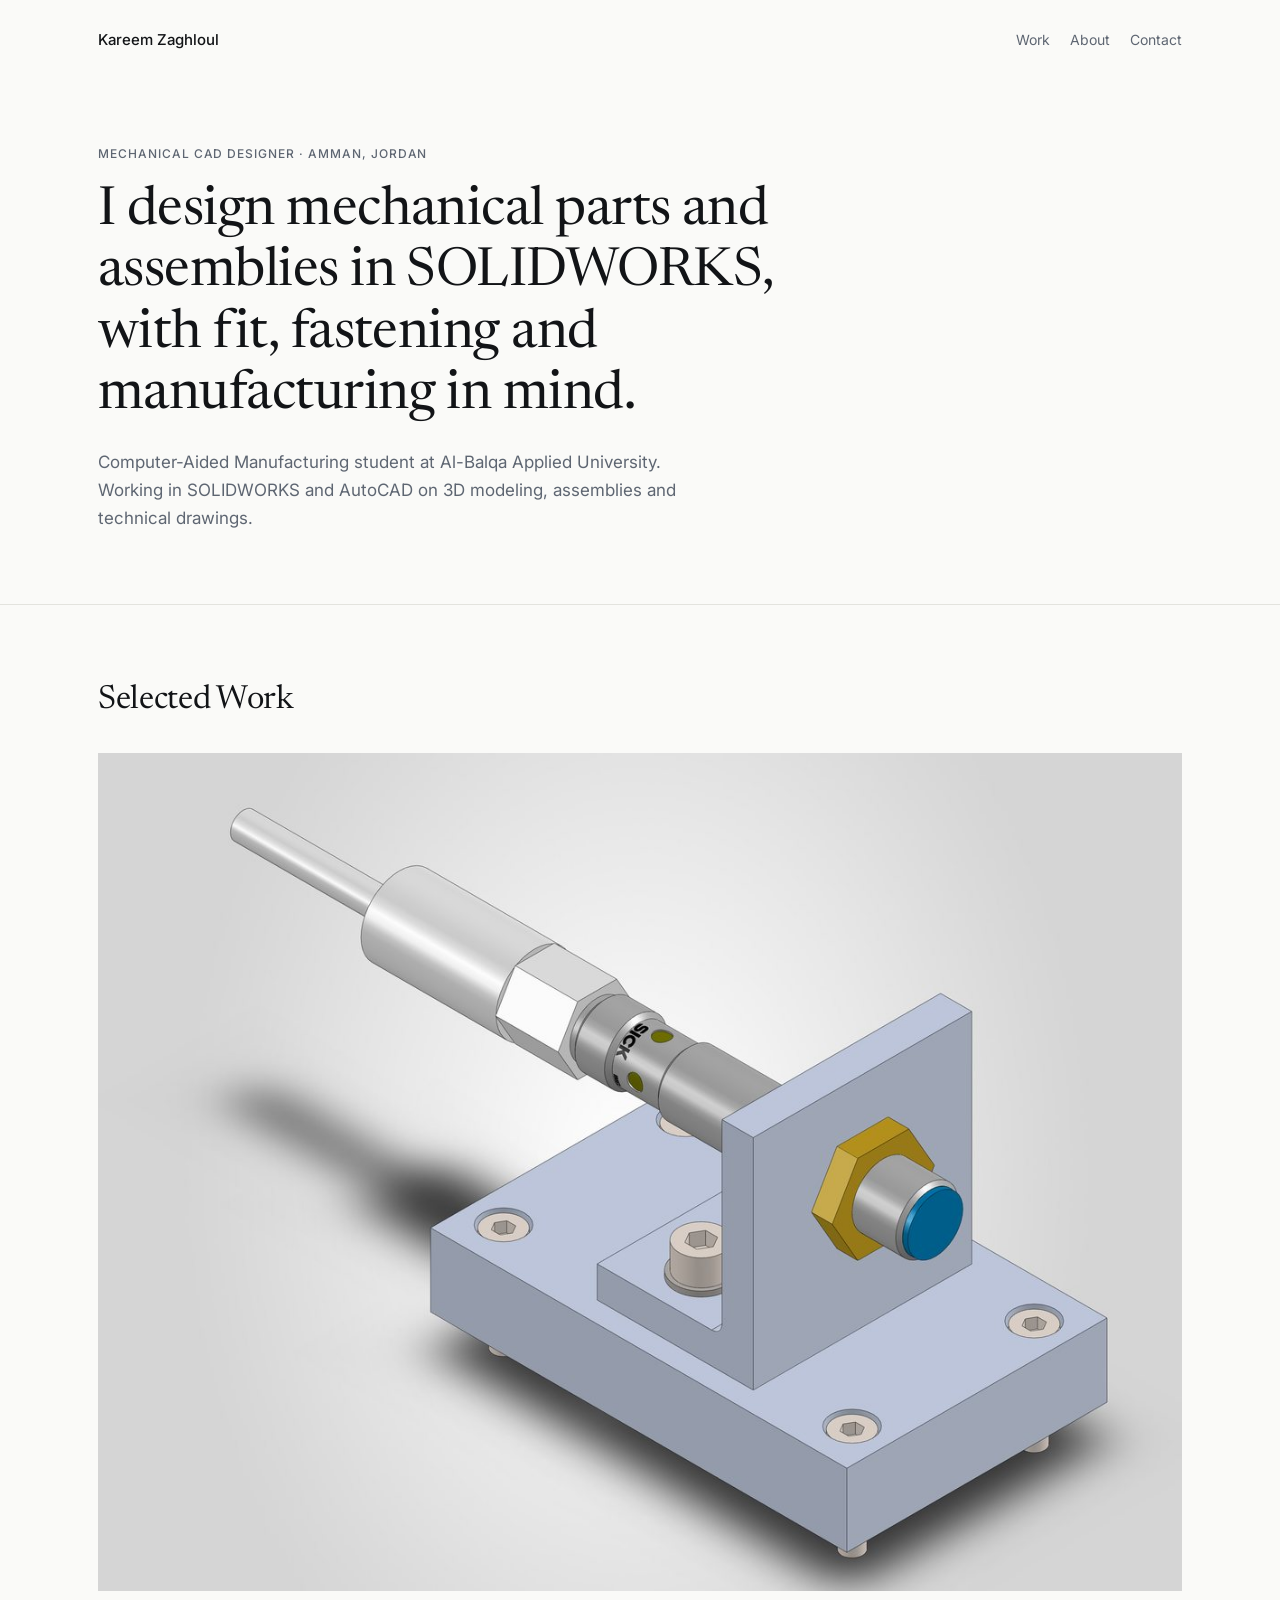
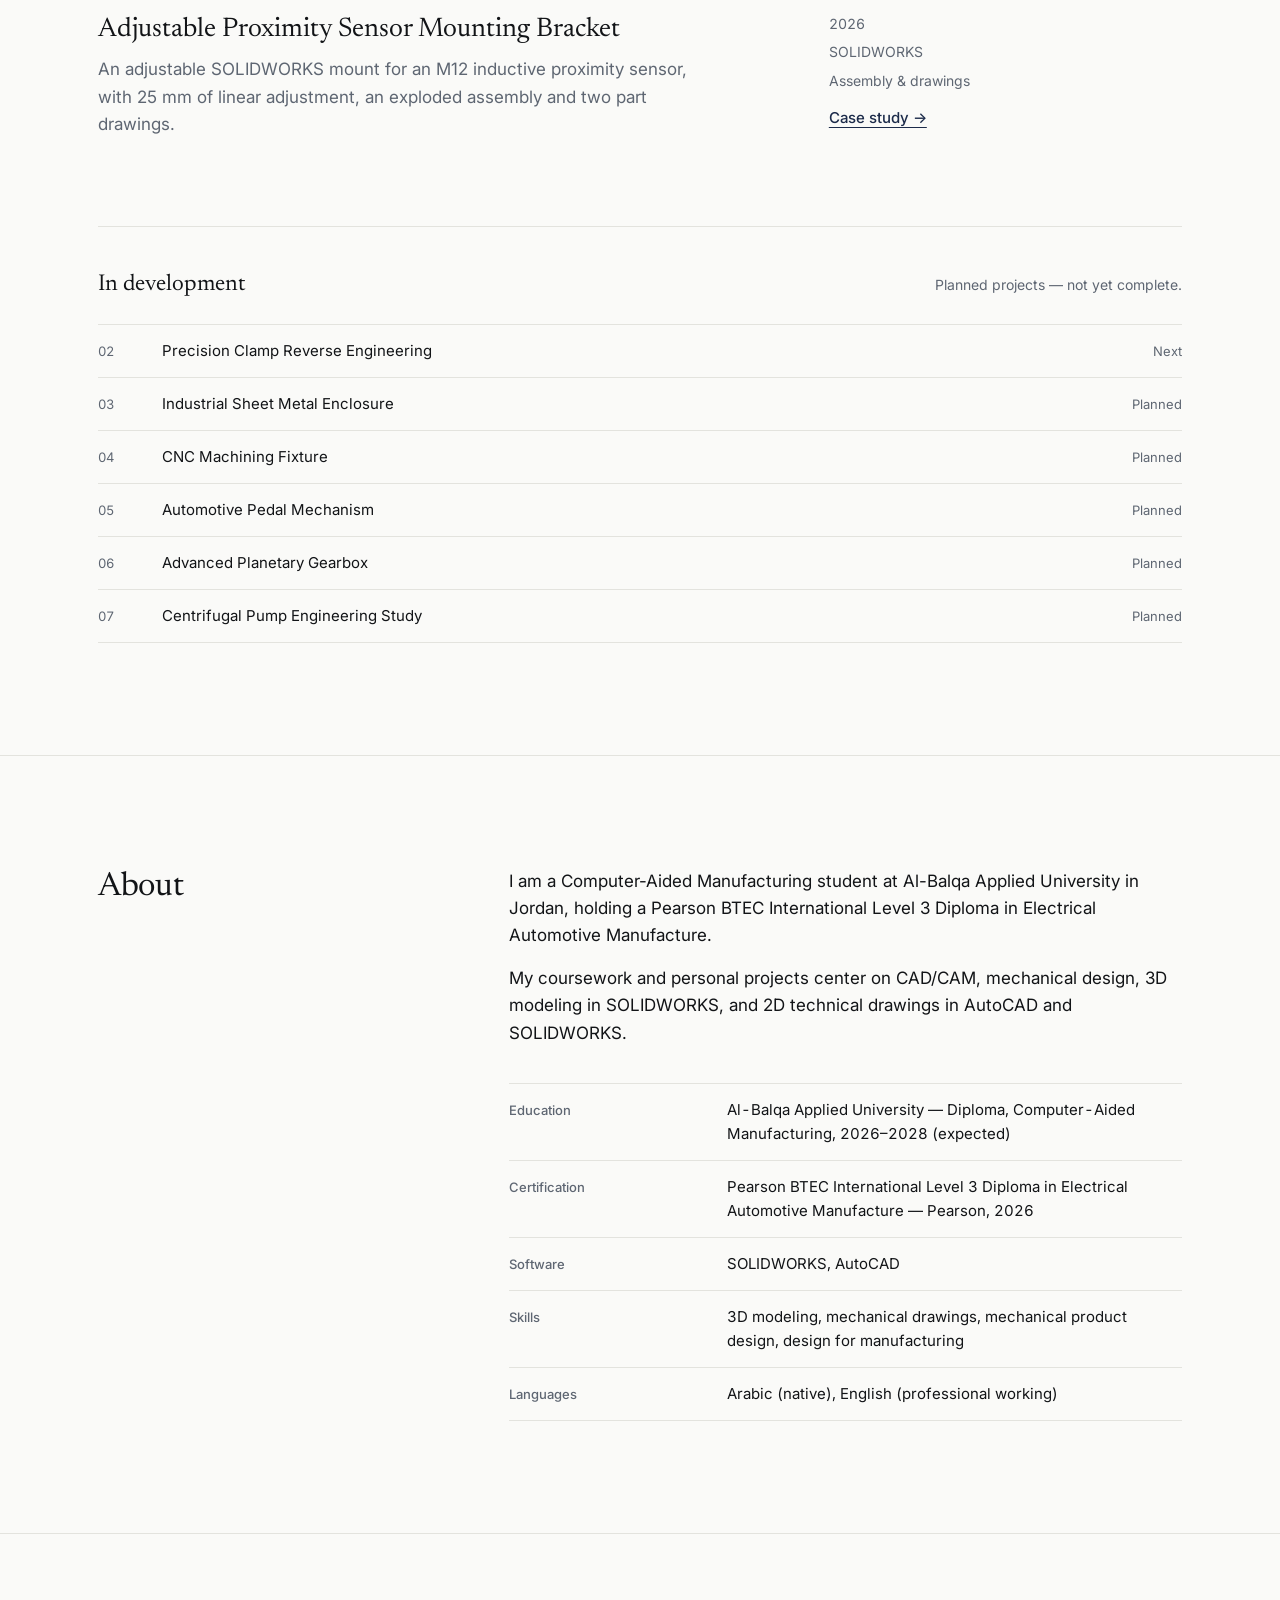
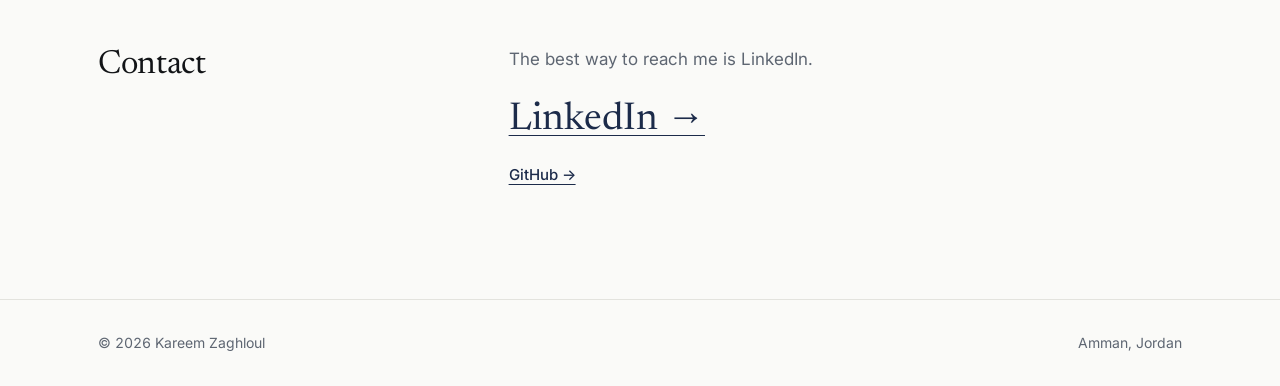
==== commit 7fde0642: "Redesign engineering portfolio website" ====
--- a/index.html
+++ b/index.html
@@ -3,31 +3,30 @@
 <head>
   <meta charset="UTF-8">
   <meta name="viewport" content="width=device-width, initial-scale=1.0">
-  <title>Kareem Zaghloul | Mechanical CAD Designer &amp; CAM Portfolio</title>
-  <meta name="description" content="Mechanical CAD and Computer-Aided Manufacturing portfolio of Kareem Zaghloul (Al-Balqa Applied University, Jordan). SOLIDWORKS assemblies, technical drawings, and manufacturing-oriented design.">
-  <meta name="theme-color" content="#070B14">
+  <title>Kareem Zaghloul — Mechanical CAD Designer</title>
+  <meta name="description" content="Mechanical CAD portfolio of Kareem Zaghloul, a Computer-Aided Manufacturing student in Amman, Jordan working in SOLIDWORKS and AutoCAD.">
+  <meta name="theme-color" content="#FAFAF8">
   <link rel="canonical" href="https://kareemzaghloul.github.io/">
 
   <!-- Open Graph / Twitter -->
   <meta property="og:type" content="website">
-  <meta property="og:title" content="Kareem Zaghloul | Mechanical CAD Designer &amp; CAM Portfolio">
-  <meta property="og:description" content="Mechanical CAD projects in SOLIDWORKS and AutoCAD, focusing on assemblies, 2D engineering drawings, and manufacturing-oriented design.">
+  <meta property="og:title" content="Kareem Zaghloul — Mechanical CAD Designer">
+  <meta property="og:description" content="SOLIDWORKS parts, mechanical assemblies, and 2D technical drawings by Kareem Zaghloul in Amman, Jordan.">
   <meta property="og:url" content="https://kareemzaghloul.github.io/">
-  <meta property="og:image" content="https://kareemzaghloul.github.io/assets/img/og-image.png">
+  <meta property="og:image" content="https://kareemzaghloul.github.io/assets/img/og-image.jpg">
   <meta name="twitter:card" content="summary_large_image">
-  <meta name="twitter:title" content="Kareem Zaghloul | Mechanical CAD Portfolio">
-  <meta name="twitter:description" content="Mechanical CAD projects in SOLIDWORKS and AutoCAD, technical drawings, and manufacturing-oriented design.">
-  <meta name="twitter:image" content="https://kareemzaghloul.github.io/assets/img/og-image.png">
-
-  <!-- Icons & Manifest -->
+  <meta name="twitter:title" content="Kareem Zaghloul — Mechanical CAD Designer">
+  <meta name="twitter:description" content="SOLIDWORKS parts, mechanical assemblies, and 2D technical drawings by Kareem Zaghloul.">
+  <meta name="twitter:image" content="https://kareemzaghloul.github.io/assets/img/og-image.jpg">
+
+  <!-- Icons -->
   <link rel="icon" type="image/svg+xml" href="assets/img/favicon.svg">
   <link rel="apple-touch-icon" sizes="180x180" href="assets/img/apple-touch-icon.png">
-  <link rel="manifest" href="site.webmanifest">
-
-  <!-- Fonts -->
+
+  <!-- Typography -->
   <link rel="preconnect" href="https://fonts.googleapis.com">
   <link rel="preconnect" href="https://fonts.gstatic.com" crossorigin>
-  <link href="https://fonts.googleapis.com/css2?family=Inter+Tight:wght@600;700&family=Inter:wght@400;500&family=JetBrains+Mono:wght@400;500&display=swap" rel="stylesheet">
+  <link href="https://fonts.googleapis.com/css2?family=Inter:wght@400;500;600&family=Newsreader:opsz,wght@6..72,400;6..72,500&display=swap" rel="stylesheet">
 
   <link rel="stylesheet" href="assets/css/style.css">
 
@@ -39,14 +38,16 @@
     "name": "Kareem Zaghloul",
     "url": "https://kareemzaghloul.github.io/",
     "jobTitle": "Mechanical CAD Designer",
+    "address": {
+      "@type": "PostalAddress",
+      "addressLocality": "Amman",
+      "addressCountry": "JO"
+    },
     "affiliation": {
       "@type": "CollegeOrUniversity",
       "name": "Al-Balqa Applied University"
     },
-    "address": {
-      "@type": "PostalAddress",
-      "addressCountry": "JO"
-    },
+    "knowsLanguage": ["ar", "en"],
     "sameAs": [
       "https://www.linkedin.com/in/kareem-zaghloul-7426b5449/",
       "https://github.com/kareemzaghloul"
@@ -54,785 +55,165 @@
   }
   </script>
 </head>
-<body id="top">
+<body>
   <a href="#main-content" class="skip-link">Skip to main content</a>
 
-  <div class="scroll-progress" aria-hidden="true">
-    <div class="scroll-progress-bar"></div>
-  </div>
-
-  <!-- Header -->
   <header class="site-header">
     <div class="container header-inner">
-      <a href="#top" class="brand-mark" aria-label="Kareem Zaghloul Home">
-        <span class="brand-badge" aria-hidden="true">KZ</span>
-        <span>KAREEM ZAGHLOUL</span>
-      </a>
-
-      <nav class="site-nav" aria-label="Primary navigation">
-        <ul class="nav-links">
-          <li><a href="#about" class="nav-link">About</a></li>
-          <li><a href="#expertise" class="nav-link">Expertise</a></li>
-          <li><a href="#projects" class="nav-link">Projects</a></li>
-          <li><a href="#process" class="nav-link">Process</a></li>
-          <li><a href="#documents" class="nav-link">Documents</a></li>
-          <li><a href="#contact" class="nav-link">Contact</a></li>
-        </ul>
+      <a href="index.html" class="brand">Kareem Zaghloul</a>
+      <nav class="site-nav" aria-label="Primary">
+        <a href="#work">Work</a>
+        <a href="#about">About</a>
+        <a href="#contact">Contact</a>
       </nav>
-
-      <div class="header-actions">
-        <a href="https://www.linkedin.com/in/kareem-zaghloul-7426b5449/" class="icon-link" target="_blank" rel="noopener noreferrer" aria-label="Kareem Zaghloul on LinkedIn">
-          <svg width="14" height="14" viewBox="0 0 24 24" fill="currentColor" aria-hidden="true">
-            <path d="M19 3a2 2 0 0 1 2 2v14a2 2 0 0 1-2 2H5a2 2 0 0 1-2-2V5a2 2 0 0 1 2-2h14m-.5 15.5v-5.3a3.26 3.26 0 0 0-3.26-3.26c-.85 0-1.84.52-2.28 1.3v-1.11h-2.79v8.37h2.79v-4.93c0-.77.62-1.4 1.39-1.4a1.4 1.4 0 0 1 1.4 1.4v4.93h2.75M6.88 8.56a1.68 1.68 0 0 0 1.68-1.68c0-.93-.75-1.69-1.68-1.69a1.69 1.69 0 0 0-1.69 1.69c0 .93.76 1.68 1.69 1.68m1.39 9.94v-8.37H5.5v8.37h2.77z"/>
-          </svg>
-          <span>LinkedIn</span>
-        </a>
-
-        <button type="button" class="nav-toggle" aria-expanded="false" aria-controls="mobile-menu" aria-label="Toggle navigation menu">
-          <span class="nav-toggle-lines" aria-hidden="true">
-            <span></span>
-            <span></span>
-          </span>
-        </button>
-      </div>
     </div>
   </header>
 
-  <!-- Mobile Navigation Overlay -->
-  <div class="mobile-menu" id="mobile-menu" aria-hidden="true" aria-label="Mobile navigation">
-    <ul class="mobile-menu-list">
-      <li><a href="#about" class="mobile-menu-link"><span class="mono">01</span><span>About</span></a></li>
-      <li><a href="#expertise" class="mobile-menu-link"><span class="mono">02</span><span>Expertise</span></a></li>
-      <li><a href="#projects" class="mobile-menu-link"><span class="mono">03</span><span>Projects</span></a></li>
-      <li><a href="#process" class="mobile-menu-link"><span class="mono">04</span><span>Process</span></a></li>
-      <li><a href="#documents" class="mobile-menu-link"><span class="mono">05</span><span>Documents</span></a></li>
-      <li><a href="#contact" class="mobile-menu-link"><span class="mono">06</span><span>Contact</span></a></li>
-    </ul>
-    <div class="mobile-menu-footer">
-      <a href="https://www.linkedin.com/in/kareem-zaghloul-7426b5449/" class="btn btn-primary btn-sm" target="_blank" rel="noopener noreferrer">LinkedIn Profile</a>
-      <a href="https://github.com/kareemzaghloul" class="btn btn-ghost btn-sm" target="_blank" rel="noopener noreferrer">GitHub Profile</a>
-    </div>
-  </div>
-
   <main id="main-content">
-    <!-- Hero -->
-    <section class="hero blueprint-bg" aria-label="Introduction">
-      <div class="hero-coords" id="hero-coords-readout" aria-hidden="true">X 000.00  Y 000.00 mm</div>
-
-      <div class="container hero-main">
-        <div class="hero-grid">
-          <div class="hero-copy">
-            <div class="hero-eyebrow">
-              <span class="hero-eyebrow-dot" aria-hidden="true"></span>
-              <span>MECHANICAL CAD DESIGNER &middot; CAM STUDENT &middot; JORDAN</span>
+    <section class="hero" aria-label="Introduction">
+      <div class="container">
+        <p class="label">Mechanical CAD Designer &middot; Amman, Jordan</p>
+        <h1>I design mechanical parts and assemblies in SOLIDWORKS, with fit, fastening and manufacturing in mind.</h1>
+        <p class="hero-sub">
+          Computer-Aided Manufacturing student at Al-Balqa Applied University. Working in SOLIDWORKS and AutoCAD on 3D modeling, assemblies and technical drawings.
+        </p>
+      </div>
+    </section>
+
+    <section id="work" class="section">
+      <div class="container">
+        <div class="work-header">
+          <h2 class="section-heading">Selected Work</h2>
+        </div>
+
+        <a href="projects/proximity-sensor-bracket.html" class="project-feature">
+          <div class="project-frame">
+            <img
+              src="assets/projects/proximity-sensor-bracket/assembly-1200.jpg"
+              srcset="assets/projects/proximity-sensor-bracket/assembly-1200.jpg 1200w, assets/projects/proximity-sensor-bracket/assembly-2400.jpg 2400w"
+              sizes="(max-width: 900px) 100vw, 1084px"
+              width="2400"
+              height="1855"
+              alt="Isometric SOLIDWORKS render of the adjustable proximity sensor mounting bracket showing the aluminum base plate, L-bracket, M12 inductive sensor, and socket head fasteners">
+          </div>
+          <div class="project-summary-row">
+            <div>
+              <h3>Adjustable Proximity Sensor Mounting Bracket</h3>
+              <p>An adjustable SOLIDWORKS mount for an M12 inductive proximity sensor, with 25 mm of linear adjustment, an exploded assembly and two part drawings.</p>
             </div>
-
-            <h1 class="hero-name">
-              <span>Kareem</span>
-              <span class="accent-line">Zaghloul</span>
-            </h1>
-
-            <p class="hero-lead">
-              I design mechanical parts and assemblies in SOLIDWORKS, with manufacturing, documentation and fit in mind.
-            </p>
-
-            <div class="hero-actions">
-              <a href="#projects" class="btn btn-primary">
-                <span>View projects</span>
-                <span class="arrow" aria-hidden="true">&rarr;</span>
-              </a>
-              <a href="assets/docs/Kareem-Zaghloul-CV.pdf" class="btn btn-ghost" download>
-                <span>Download CV</span>
-                <span class="arrow" aria-hidden="true">&darr;</span>
-              </a>
+            <div class="project-meta-col">
+              <span>2026</span>
+              <span>SOLIDWORKS</span>
+              <span>Assembly &amp; drawings</span>
+              <span class="project-meta-cta">Case study &rarr;</span>
             </div>
           </div>
-
-          <div class="hero-schematic-wrap reveal">
-            <div class="hero-schematic-head">
-              <span class="cyan">SCHEMATIC &mdash; PROJECT 01</span>
-              <span>M12 MOUNT &middot; 25 mm SLOT</span>
-            </div>
-
-            <svg class="hero-schematic-svg" viewBox="0 0 520 380" width="520" height="380" role="img" aria-label="Technical schematic of an adjustable L-bracket featuring an M12 sensor bore and a 25 mm adjustment slot">
-              <defs>
-                <marker id="dimArrow" viewBox="0 0 10 10" refX="8" refY="5" markerWidth="6" markerHeight="6" orient="auto-start-reverse">
-                  <path d="M 0 1.5 L 10 5 L 0 8.5 z" fill="#00E5FF"/>
-                </marker>
-              </defs>
-
-              <!-- Subtle Schematic Frame -->
-              <rect x="18" y="18" width="484" height="344" fill="rgba(7,11,20,0.55)" stroke="rgba(148,180,220,0.18)" stroke-width="1"/>
-
-              <!-- Base Plate Footprint -->
-              <rect x="74" y="250" width="372" height="44" fill="rgba(20,31,51,0.75)" stroke="#8A99B0" stroke-width="1.5"/>
-              <line x1="74" y1="262" x2="446" y2="262" stroke="rgba(148,180,220,0.28)" stroke-width="1" stroke-dasharray="4 4"/>
-
-              <!-- L-Bracket Profile -->
-              <path class="draw-line" d="M 140 82 H 214 V 192 H 378 V 250 H 140 Z" fill="rgba(0,229,255,0.06)" stroke="#E6EDF7" stroke-width="2"/>
-              <path d="M 214 192 Q 214 176 230 176" fill="none" stroke="rgba(148,180,220,0.45)" stroke-width="1.2"/>
-
-              <!-- M12 Sensor Bore on Vertical Flange -->
-              <circle cx="177" cy="130" r="24" fill="rgba(7,11,20,0.9)" stroke="#00E5FF" stroke-width="1.8"/>
-              <circle cx="177" cy="130" r="30" fill="none" stroke="rgba(0,229,255,0.4)" stroke-width="1" stroke-dasharray="5 3"/>
-
-              <!-- Centerlines -->
-              <line x1="130" y1="130" x2="256" y2="130" stroke="#00E5FF" stroke-width="1" stroke-dasharray="12 4 3 4" opacity="0.7"/>
-              <line x1="177" y1="70" x2="177" y2="205" stroke="#00E5FF" stroke-width="1" stroke-dasharray="12 4 3 4" opacity="0.7"/>
-
-              <!-- 25 mm Linear Adjustment Slot -->
-              <rect x="256" y="210" width="96" height="22" rx="11" fill="#070B14" stroke="#00E5FF" stroke-width="1.8"/>
-              <line x1="242" y1="221" x2="366" y2="221" stroke="#00E5FF" stroke-width="1" stroke-dasharray="10 4 3 4" opacity="0.75"/>
-              <line x1="267" y1="198" x2="267" y2="244" stroke="rgba(148,180,220,0.5)" stroke-width="1" stroke-dasharray="4 3"/>
-              <line x1="341" y1="198" x2="341" y2="244" stroke="rgba(148,180,220,0.5)" stroke-width="1" stroke-dasharray="4 3"/>
-
-              <!-- Dimension Line: 25 mm Adjustment -->
-              <line class="draw-line-delay" x1="267" y1="168" x2="267" y2="198" stroke="rgba(0,229,255,0.65)" stroke-width="1"/>
-              <line class="draw-line-delay" x1="341" y1="168" x2="341" y2="198" stroke="rgba(0,229,255,0.65)" stroke-width="1"/>
-              <line class="draw-line-delay" x1="270" y1="174" x2="338" y2="174" stroke="#00E5FF" stroke-width="1.5" marker-start="url(#dimArrow)" marker-end="url(#dimArrow)"/>
-              <rect x="282" y="150" width="44" height="18" rx="2" fill="#070B14"/>
-              <text x="304" y="163" text-anchor="middle" fill="#00E5FF" font-family="JetBrains Mono, monospace" font-size="12" font-weight="500">25</text>
-
-              <!-- M12 Callout -->
-              <polyline class="draw-line-delay" points="195,112 246,74 334,74" fill="none" stroke="#00E5FF" stroke-width="1.3"/>
-              <text x="252" y="68" fill="#E6EDF7" font-family="JetBrains Mono, monospace" font-size="11">M12 SENSOR BORE</text>
-
-              <!-- Base Plate Callout -->
-              <polyline class="draw-line-delay" points="390,276 418,318 468,318" fill="none" stroke="#8A99B0" stroke-width="1.2"/>
-              <text x="252" y="322" fill="#8A99B0" font-family="JetBrains Mono, monospace" font-size="11">ALUMINUM BASE PLATE</text>
-            </svg>
-
-            <div class="hero-schematic-foot">
-              <span>VIEW: SECTION / PROFILE</span>
-              <span>SOLIDWORKS REFERENCE</span>
-            </div>
-          </div>
-        </div>
-      </div>
-
-      <div class="container hero-bottom">
-        <div class="hero-stats" aria-label="Portfolio summary">
-          <div class="hero-stat">
-            <div class="hero-stat-value">07</div>
-            <div class="hero-stat-label">Projects in roadmap</div>
-          </div>
-          <div class="hero-stat">
-            <div class="hero-stat-value">01</div>
-            <div class="hero-stat-label">Completed case study</div>
-          </div>
-          <div class="hero-stat">
-            <div class="hero-stat-value">SOLIDWORKS</div>
-            <div class="hero-stat-label">Primary CAD tool</div>
-          </div>
-          <div class="hero-stat">
-            <div class="hero-stat-value">Al-Balqa</div>
-            <div class="hero-stat-label">Applied University, Jordan</div>
-          </div>
-        </div>
-
-        <div class="title-block-strip" aria-hidden="true">
-          <span>DWG <strong>KZ-PF-2026</strong></span>
-          <span>SHEET <strong>1/1</strong></span>
-          <span>REV <strong>A</strong></span>
-          <span>SCALE <strong>1:1</strong></span>
-          <span>UNITS <strong>mm</strong></span>
-        </div>
-      </div>
-    </section>
-
-    <!-- § 01 — About -->
+        </a>
+
+        <div class="roadmap-block">
+          <div class="roadmap-head">
+            <h3>In development</h3>
+            <p class="roadmap-note">Planned projects &mdash; not yet complete.</p>
+          </div>
+          <ol class="roadmap-list">
+            <li class="roadmap-row">
+              <span class="roadmap-num">02</span>
+              <span class="roadmap-title">Precision Clamp Reverse Engineering</span>
+              <span class="roadmap-status">Next</span>
+            </li>
+            <li class="roadmap-row">
+              <span class="roadmap-num">03</span>
+              <span class="roadmap-title">Industrial Sheet Metal Enclosure</span>
+              <span class="roadmap-status">Planned</span>
+            </li>
+            <li class="roadmap-row">
+              <span class="roadmap-num">04</span>
+              <span class="roadmap-title">CNC Machining Fixture</span>
+              <span class="roadmap-status">Planned</span>
+            </li>
+            <li class="roadmap-row">
+              <span class="roadmap-num">05</span>
+              <span class="roadmap-title">Automotive Pedal Mechanism</span>
+              <span class="roadmap-status">Planned</span>
+            </li>
+            <li class="roadmap-row">
+              <span class="roadmap-num">06</span>
+              <span class="roadmap-title">Advanced Planetary Gearbox</span>
+              <span class="roadmap-status">Planned</span>
+            </li>
+            <li class="roadmap-row">
+              <span class="roadmap-num">07</span>
+              <span class="roadmap-title">Centrifugal Pump Engineering Study</span>
+              <span class="roadmap-status">Planned</span>
+            </li>
+          </ol>
+        </div>
+      </div>
+    </section>
+
     <section id="about" class="section">
       <div class="container">
-        <div class="section-head reveal">
-          <div class="section-head-copy">
-            <div class="section-label">&sect; 01 &mdash; About</div>
-            <h2 class="section-title">Practical CAD modeling built around manufacturability.</h2>
-          </div>
-        </div>
-
-        <div class="about-grid">
-          <div class="about-copy reveal">
+        <div class="about-layout">
+          <h2 class="section-heading">About</h2>
+          <div class="about-body">
             <p>
-              I am <strong>Kareem Zaghloul</strong>, a Computer-Aided Manufacturing student at <strong>Al-Balqa Applied University</strong> in Jordan. My focus is mechanical CAD design, structured 3D assemblies, and clear 2D engineering documentation.
+              I am a Computer-Aided Manufacturing student at Al-Balqa Applied University in Jordan, holding a Pearson BTEC International Level 3 Diploma in Electrical Automotive Manufacture.
             </p>
             <p>
-              Rather than treating CAD as isolated surface geometry, I approach each part and assembly with machining access, fastening hardware, fit, and drawing clarity in mind.
+              My coursework and personal projects center on CAD/CAM, mechanical design, 3D modeling in SOLIDWORKS, and 2D technical drawings in AutoCAD and SOLIDWORKS.
             </p>
-            <p>
-              This portfolio documents a structured 7-project progression: starting with a completed industrial sensor mounting assembly and expanding through reverse engineering, sheet metal, workholding fixtures, linkages, gearboxes, and fluid machinery.
-            </p>
-          </div>
-
-          <aside class="spec-sheet reveal reveal-delay-1" aria-label="Profile specification sheet">
-            <div class="spec-sheet-head">
-              <span>PROFILE SPEC SHEET</span>
-              <span>DOC REF // KZ-01</span>
+
+            <dl class="spec-dl">
+              <div class="spec-row">
+                <dt>Education</dt>
+                <dd>Al-Balqa Applied University &mdash; Diploma, Computer-Aided Manufacturing, 2026&ndash;2028 (expected)</dd>
+              </div>
+              <div class="spec-row">
+                <dt>Certification</dt>
+                <dd>Pearson BTEC International Level 3 Diploma in Electrical Automotive Manufacture &mdash; Pearson, 2026</dd>
+              </div>
+              <div class="spec-row">
+                <dt>Software</dt>
+                <dd>SOLIDWORKS, AutoCAD</dd>
+              </div>
+              <div class="spec-row">
+                <dt>Skills</dt>
+                <dd>3D modeling, mechanical drawings, mechanical product design, design for manufacturing</dd>
+              </div>
+              <div class="spec-row">
+                <dt>Languages</dt>
+                <dd>Arabic (native), English (professional working)</dd>
+              </div>
+            </dl>
+          </div>
+        </div>
+      </div>
+    </section>
+
+    <section id="contact" class="section">
+      <div class="container">
+        <div class="contact-layout">
+          <h2 class="section-heading">Contact</h2>
+          <div>
+            <p class="contact-lead">The best way to reach me is LinkedIn.</p>
+            <a href="https://www.linkedin.com/in/kareem-zaghloul-7426b5449/" class="contact-primary" target="_blank" rel="noopener noreferrer">LinkedIn &rarr;</a>
+            <div class="contact-secondary">
+              <a href="https://github.com/kareemzaghloul" class="text-link" target="_blank" rel="noopener noreferrer">GitHub &rarr;</a>
+              <!-- Optional email link: uncomment and replace YOUR_EMAIL@domain.com
+              <a href="mailto:YOUR_EMAIL@domain.com" class="text-link">YOUR_EMAIL@domain.com</a>
+              -->
             </div>
-            <dl class="spec-dl">
-              <div class="spec-row">
-                <dt>Discipline</dt>
-                <dd>Computer-Aided Manufacturing (student)</dd>
-              </div>
-              <div class="spec-row">
-                <dt>Institution</dt>
-                <dd>Al-Balqa Applied University</dd>
-              </div>
-              <div class="spec-row">
-                <dt>Location</dt>
-                <dd>Jordan</dd>
-              </div>
-              <div class="spec-row">
-                <dt>Primary CAD</dt>
-                <dd>SOLIDWORKS</dd>
-              </div>
-              <div class="spec-row">
-                <dt>Drafting</dt>
-                <dd>AutoCAD</dd>
-              </div>
-              <div class="spec-row">
-                <dt>Focus</dt>
-                <dd>Assemblies, technical drawings, manufacturing-oriented design</dd>
-              </div>
-              <div class="spec-row">
-                <dt>Currently</dt>
-                <dd>Building a 7-project engineering portfolio</dd>
-              </div>
-            </dl>
-          </aside>
-        </div>
-      </div>
-    </section>
-
-    <!-- § 02 — Technical Expertise -->
-    <section id="expertise" class="section">
-      <div class="container">
-        <div class="section-head reveal">
-          <div class="section-head-copy">
-            <div class="section-label">&sect; 02 &mdash; Technical Expertise</div>
-            <h2 class="section-title">Tools, methods, and verified scope.</h2>
-            <p class="section-lead">
-              Capabilities are separated transparently between skills demonstrated in completed work and areas scheduled across the remaining portfolio roadmap.
-            </p>
-          </div>
-        </div>
-
-        <div class="expertise-cards">
-          <article class="cad-card expertise-card reveal">
-            <div class="expertise-card-num">TOOL 01 / 3D CAD</div>
-            <h3>SOLIDWORKS</h3>
-            <p>Parametric part modeling, multi-part assemblies with mate logic, exploded views, interference detection, and manufacturing-style 2D drawings.</p>
-            <div class="expertise-card-tags">
-              <span class="tag-chip">Part Modeling</span>
-              <span class="tag-chip">Assemblies</span>
-              <span class="tag-chip">Drawings</span>
-            </div>
-          </article>
-
-          <article class="cad-card expertise-card reveal reveal-delay-1">
-            <div class="expertise-card-num">TOOL 02 / 2D CAD</div>
-            <h3>AutoCAD</h3>
-            <p>2D technical drafting, orthographic layouts, dimensioning discipline, and structured documentation for engineering review.</p>
-            <div class="expertise-card-tags">
-              <span class="tag-chip">2D Drafting</span>
-              <span class="tag-chip">Orthographic Views</span>
-              <span class="tag-chip">Documentation</span>
-            </div>
-          </article>
-
-          <article class="cad-card expertise-card reveal reveal-delay-2">
-            <div class="expertise-card-num">FOCUS 03 / DFM</div>
-            <h3>Manufacturing-Oriented Design</h3>
-            <p>Designing parts with machining setup, fastener clearance, tool access, and realistic fabrication sequence in mind.</p>
-            <div class="expertise-card-tags">
-              <span class="tag-chip">Machining Access</span>
-              <span class="tag-chip">Hardware Selection</span>
-              <span class="tag-chip">Detailing</span>
-            </div>
-          </article>
-        </div>
-
-        <div class="matrix-wrap reveal">
-          <div class="matrix-head">
-            <h3>Capability &amp; Roadmap Matrix</h3>
-            <span class="mono" style="font-size: 0.75rem; color: var(--muted);">HONEST STATUS TRACKING</span>
-          </div>
-          <table class="data-table">
-            <thead>
-              <tr>
-                <th scope="col">Capability Area</th>
-                <th scope="col">Evidence / Scope</th>
-                <th scope="col">Portfolio Status</th>
-              </tr>
-            </thead>
-            <tbody>
-              <tr>
-                <td>Part modeling</td>
-                <td class="mono-cell">Project 01 &mdash; Base plate &amp; L-bracket</td>
-                <td><span class="status-inline status-inline--ok">&bull; Demonstrated &mdash; Project 01</span></td>
-              </tr>
-              <tr>
-                <td>Assemblies &amp; mates</td>
-                <td class="mono-cell">Project 01 &mdash; Sensor, bracket &amp; hardware</td>
-                <td><span class="status-inline status-inline--ok">&bull; Demonstrated &mdash; Project 01</span></td>
-              </tr>
-              <tr>
-                <td>Exploded views</td>
-                <td class="mono-cell">Project 01 &mdash; Assembly breakdown</td>
-                <td><span class="status-inline status-inline--ok">&bull; Demonstrated &mdash; Project 01</span></td>
-              </tr>
-              <tr>
-                <td>Technical drawings</td>
-                <td class="mono-cell">Project 01 &mdash; 2 manufacturing-style drawings</td>
-                <td><span class="status-inline status-inline--ok">&bull; Demonstrated &mdash; Project 01</span></td>
-              </tr>
-              <tr>
-                <td>Interference detection</td>
-                <td class="mono-cell">Project 01 &mdash; SOLIDWORKS digital check</td>
-                <td><span class="status-inline status-inline--ok">&bull; Demonstrated &mdash; Project 01</span></td>
-              </tr>
-              <tr>
-                <td>Reverse engineering</td>
-                <td class="mono-cell">Project 02 &mdash; Precision clamp</td>
-                <td><span class="status-inline status-inline--plan">&circ; Developing &mdash; Roadmap 02</span></td>
-              </tr>
-              <tr>
-                <td>Sheet metal &amp; flat patterns</td>
-                <td class="mono-cell">Project 03 &mdash; Industrial enclosure</td>
-                <td><span class="status-inline status-inline--plan">&circ; Developing &mdash; Roadmap 03</span></td>
-              </tr>
-              <tr>
-                <td>Fixture design</td>
-                <td class="mono-cell">Project 04 &mdash; CNC machining fixture</td>
-                <td><span class="status-inline status-inline--plan">&circ; Developing &mdash; Roadmap 04</span></td>
-              </tr>
-              <tr>
-                <td>Motion analysis</td>
-                <td class="mono-cell">Project 05 &mdash; Automotive pedal mechanism</td>
-                <td><span class="status-inline status-inline--plan">&circ; Developing &mdash; Roadmap 05</span></td>
-              </tr>
-              <tr>
-                <td>Gear &amp; bearing design</td>
-                <td class="mono-cell">Project 06 &mdash; Advanced planetary gearbox</td>
-                <td><span class="status-inline status-inline--plan">&circ; Developing &mdash; Roadmap 06</span></td>
-              </tr>
-              <tr>
-                <td>Pump systems</td>
-                <td class="mono-cell">Project 07 &mdash; Centrifugal pump study</td>
-                <td><span class="status-inline status-inline--plan">&circ; Developing &mdash; Roadmap 07</span></td>
-              </tr>
-            </tbody>
-          </table>
-        </div>
-      </div>
-    </section>
-
-    <!-- § 03 — Projects -->
-    <section id="projects" class="section">
-      <div class="container">
-        <div class="section-head reveal">
-          <div class="section-head-copy">
-            <div class="section-label">&sect; 03 &mdash; Projects</div>
-            <h2 class="section-title">Selected work &amp; engineering roadmap.</h2>
-            <p class="section-lead">
-              One completed SOLIDWORKS case study and six planned projects structured from foundational mechanical assemblies to advanced multi-component systems.
-            </p>
-          </div>
-
-          <div class="filter-bar" role="group" aria-label="Filter projects by status">
-            <button type="button" class="filter-chip" data-filter="all" aria-pressed="true">All (07)</button>
-            <button type="button" class="filter-chip" data-filter="completed" aria-pressed="false">Completed (01)</button>
-            <button type="button" class="filter-chip" data-filter="next" aria-pressed="false">Next (01)</button>
-            <button type="button" class="filter-chip" data-filter="planned" aria-pressed="false">Planned (05)</button>
-          </div>
-        </div>
-
-        <p class="sr-only" id="projects-filter-status" aria-live="polite">Showing 7 of 7 projects</p>
-
-        <!-- Featured Project 01 -->
-        <article class="cad-card featured-project reveal" data-project-card data-status="completed">
-          <div class="featured-media">
-            <img src="assets/projects/proximity-sensor-bracket/cover.svg" width="1600" height="1000" alt="Adjustable Proximity Sensor Mounting Bracket — SOLIDWORKS CAD assembly cover">
-          </div>
-          <div class="featured-body">
-            <div class="project-meta-row">
-              <span class="project-code">PROJECT 01 / MECHANICAL DESIGN</span>
-              <span class="status-badge status-badge--completed">Completed</span>
-            </div>
-
-            <h3>Adjustable Proximity Sensor Mounting Bracket</h3>
-
-            <p>
-              An adjustable mounting system designed in SOLIDWORKS for an industrial M12 proximity sensor, combining a machined aluminum base plate, an L-shaped adjustable sensor bracket, and standard fastening hardware.
-            </p>
-
-            <div class="spec-chips">
-              <span class="spec-chip">25 mm adjustment</span>
-              <span class="spec-chip">M12 sensor</span>
-              <span class="spec-chip">2 part drawings</span>
-              <span class="spec-chip">SOLIDWORKS</span>
-            </div>
-
-            <div class="scope-note-inline">
-              Digital design project &mdash; physical manufacturing and testing have not been performed. The M12 sensor model is manufacturer reference CAD.
-            </div>
-
-            <div class="featured-foot">
-              <span class="level-label mono" style="font-size: 0.75rem;">Level: Basic &ndash; Intermediate</span>
-              <a href="projects/proximity-sensor-bracket.html" class="btn btn-primary btn-sm">
-                <span>Read case study</span>
-                <span class="arrow" aria-hidden="true">&rarr;</span>
-              </a>
-            </div>
-          </div>
-        </article>
-
-        <!-- Remaining 6 Projects Grid -->
-        <div class="projects-grid">
-          <article class="cad-card project-card reveal" data-project-card data-status="next">
-            <div class="project-card-media">
-              <img src="assets/projects/precision-clamp-reverse-engineering/cover.svg" width="1600" height="1000" loading="lazy" decoding="async" alt="Precision Clamp Reverse Engineering placeholder">
-            </div>
-            <div class="project-card-body">
-              <div class="project-meta-row">
-                <span class="project-code">PROJECT 02</span>
-                <span class="status-badge status-badge--next">Next</span>
-              </div>
-              <h3>Precision Clamp Reverse Engineering</h3>
-              <p>Planned reverse engineering of a precision mechanical clamp, rebuilding its parts, full assembly, and dimensional documentation.</p>
-              <div class="project-card-foot">
-                <span class="level-label">Basic &ndash; Intermediate</span>
-                <a href="projects/precision-clamp-reverse-engineering.html" class="card-link-label">View brief <span class="arrow" aria-hidden="true">&rarr;</span></a>
-              </div>
-            </div>
-          </article>
-
-          <article class="cad-card project-card reveal reveal-delay-1" data-project-card data-status="planned">
-            <div class="project-card-media">
-              <img src="assets/projects/sheet-metal-enclosure/cover.svg" width="1600" height="1000" loading="lazy" decoding="async" alt="Industrial Sheet Metal Enclosure placeholder">
-            </div>
-            <div class="project-card-body">
-              <div class="project-meta-row">
-                <span class="project-code">PROJECT 03</span>
-                <span class="status-badge status-badge--planned">Planned</span>
-              </div>
-              <h3>Industrial Sheet Metal Enclosure</h3>
-              <p>Planned industrial sheet-metal enclosure incorporating bend features, mounting holes, panel openings, and flat-pattern drawings.</p>
-              <div class="project-card-foot">
-                <span class="level-label">Intermediate</span>
-                <a href="projects/sheet-metal-enclosure.html" class="card-link-label">View brief <span class="arrow" aria-hidden="true">&rarr;</span></a>
-              </div>
-            </div>
-          </article>
-
-          <article class="cad-card project-card reveal reveal-delay-2" data-project-card data-status="planned">
-            <div class="project-card-media">
-              <img src="assets/projects/cnc-machining-fixture/cover.svg" width="1600" height="1000" loading="lazy" decoding="async" alt="CNC Machining Fixture placeholder">
-            </div>
-            <div class="project-card-body">
-              <div class="project-meta-row">
-                <span class="project-code">PROJECT 04</span>
-                <span class="status-badge status-badge--planned">Planned</span>
-              </div>
-              <h3>CNC Machining Fixture</h3>
-              <p>Planned workholding fixture for securing a part on a CNC machine, covering locating points and clamping-force calculations.</p>
-              <div class="project-card-foot">
-                <span class="level-label">Intermediate &ndash; Advanced</span>
-                <a href="projects/cnc-machining-fixture.html" class="card-link-label">View brief <span class="arrow" aria-hidden="true">&rarr;</span></a>
-              </div>
-            </div>
-          </article>
-
-          <article class="cad-card project-card reveal" data-project-card data-status="planned">
-            <div class="project-card-media">
-              <img src="assets/projects/automotive-pedal-mechanism/cover.svg" width="1600" height="1000" loading="lazy" decoding="async" alt="Automotive Pedal Mechanism placeholder">
-            </div>
-            <div class="project-card-body">
-              <div class="project-meta-row">
-                <span class="project-code">PROJECT 05</span>
-                <span class="status-badge status-badge--planned">Planned</span>
-              </div>
-              <h3>Automotive Pedal Mechanism</h3>
-              <p>Planned automotive pedal mechanism assembly with motion analysis, force ratios, and joint/pivot load evaluations.</p>
-              <div class="project-card-foot">
-                <span class="level-label">Intermediate &ndash; Advanced</span>
-                <a href="projects/automotive-pedal-mechanism.html" class="card-link-label">View brief <span class="arrow" aria-hidden="true">&rarr;</span></a>
-              </div>
-            </div>
-          </article>
-
-          <article class="cad-card project-card reveal reveal-delay-1" data-project-card data-status="planned">
-            <div class="project-card-media">
-              <img src="assets/projects/planetary-gearbox/cover.svg" width="1600" height="1000" loading="lazy" decoding="async" alt="Advanced Planetary Gearbox placeholder">
-            </div>
-            <div class="project-card-body">
-              <div class="project-meta-row">
-                <span class="project-code">PROJECT 06</span>
-                <span class="status-badge status-badge--planned">Planned</span>
-              </div>
-              <h3>Advanced Planetary Gearbox</h3>
-              <p>Planned planetary gearbox design covering reduction-ratio and torque calculations, bearing selection, and mechanical component analysis.</p>
-              <div class="project-card-foot">
-                <span class="level-label">Very Advanced</span>
-                <a href="projects/planetary-gearbox.html" class="card-link-label">View brief <span class="arrow" aria-hidden="true">&rarr;</span></a>
-              </div>
-            </div>
-          </article>
-
-          <article class="cad-card project-card reveal reveal-delay-2" data-project-card data-status="planned">
-            <div class="project-card-media">
-              <img src="assets/projects/centrifugal-pump-study/cover.svg" width="1600" height="1000" loading="lazy" decoding="async" alt="Centrifugal Pump Engineering Study placeholder">
-            </div>
-            <div class="project-card-body">
-              <div class="project-meta-row">
-                <span class="project-code">PROJECT 07</span>
-                <span class="status-badge status-badge--planned">Planned</span>
-              </div>
-              <h3>Centrifugal Pump Engineering Study</h3>
-              <p>Planned engineering study modeling centrifugal pump components, full assembly, and analysis of operating principles.</p>
-              <div class="project-card-foot">
-                <span class="level-label">Very Advanced</span>
-                <a href="projects/centrifugal-pump-study.html" class="card-link-label">View brief <span class="arrow" aria-hidden="true">&rarr;</span></a>
-              </div>
-            </div>
-          </article>
-        </div>
-
-        <!-- Roadmap Progression Visualization -->
-        <div class="roadmap-panel reveal">
-          <div class="roadmap-head">
-            <h3>Portfolio roadmap &mdash; 1 of 7 complete</h3>
-            <div class="roadmap-legend">
-              <span class="legend-item"><span class="legend-dot" style="background: var(--ok);"></span>Completed</span>
-              <span class="legend-item"><span class="legend-dot" style="background: var(--cyan);"></span>Next</span>
-              <span class="legend-item"><span class="legend-dot" style="background: var(--warn);"></span>Planned</span>
-            </div>
-          </div>
-
-          <div class="roadmap-svg-scroll">
-            <svg class="roadmap-svg" viewBox="0 0 1000 220" width="1000" height="220" role="img" aria-label="Portfolio progression step line from Project 01 (Completed) through Project 07 (Very Advanced)">
-              <!-- Baseline Grid -->
-              <line x1="60" y1="185" x2="940" y2="185" stroke="rgba(148,180,220,0.22)" stroke-width="1"/>
-              <line x1="60" y1="140" x2="940" y2="140" stroke="rgba(148,180,220,0.08)" stroke-width="1" stroke-dasharray="4 4"/>
-              <line x1="60" y1="95" x2="940" y2="95" stroke="rgba(148,180,220,0.08)" stroke-width="1" stroke-dasharray="4 4"/>
-              <line x1="60" y1="50" x2="940" y2="50" stroke="rgba(148,180,220,0.08)" stroke-width="1" stroke-dasharray="4 4"/>
-
-              <!-- Step Progression Line -->
-              <polyline points="100,158 230,158 360,128 490,96 620,96 750,56 880,56" fill="none" stroke="rgba(148,180,220,0.35)" stroke-width="2" stroke-dasharray="6 4"/>
-              <line x1="100" y1="158" x2="230" y2="158" stroke="#00E5FF" stroke-width="2.5"/>
-
-              <!-- Node 01 (Completed) -->
-              <circle cx="100" cy="158" r="9" fill="#070B14" stroke="#34D399" stroke-width="3"/>
-              <circle cx="100" cy="158" r="3.5" fill="#34D399"/>
-              <text x="100" y="138" text-anchor="middle" fill="#34D399" font-family="JetBrains Mono, monospace" font-size="11">01 DONE</text>
-              <text x="100" y="205" text-anchor="middle" fill="#E6EDF7" font-family="Inter, sans-serif" font-size="11">Sensor Bracket</text>
-
-              <!-- Node 02 (Next) -->
-              <circle cx="230" cy="158" r="11" fill="rgba(0,229,255,0.16)" stroke="#00E5FF" stroke-width="2.5"/>
-              <circle cx="230" cy="158" r="4" fill="#00E5FF"/>
-              <text x="230" y="136" text-anchor="middle" fill="#00E5FF" font-family="JetBrains Mono, monospace" font-size="11">02 NEXT</text>
-              <text x="230" y="205" text-anchor="middle" fill="#E6EDF7" font-family="Inter, sans-serif" font-size="11">Precision Clamp</text>
-
-              <!-- Node 03 -->
-              <circle cx="360" cy="128" r="8" fill="#070B14" stroke="#F5B544" stroke-width="2.5"/>
-              <text x="360" y="108" text-anchor="middle" fill="#F5B544" font-family="JetBrains Mono, monospace" font-size="11">03</text>
-              <text x="360" y="205" text-anchor="middle" fill="#8A99B0" font-family="Inter, sans-serif" font-size="11">Sheet Metal</text>
-
-              <!-- Node 04 -->
-              <circle cx="490" cy="96" r="8" fill="#070B14" stroke="#F5B544" stroke-width="2.5"/>
-              <text x="490" y="76" text-anchor="middle" fill="#F5B544" font-family="JetBrains Mono, monospace" font-size="11">04</text>
-              <text x="490" y="205" text-anchor="middle" fill="#8A99B0" font-family="Inter, sans-serif" font-size="11">CNC Fixture</text>
-
-              <!-- Node 05 -->
-              <circle cx="620" cy="96" r="8" fill="#070B14" stroke="#F5B544" stroke-width="2.5"/>
-              <text x="620" y="76" text-anchor="middle" fill="#F5B544" font-family="JetBrains Mono, monospace" font-size="11">05</text>
-              <text x="620" y="205" text-anchor="middle" fill="#8A99B0" font-family="Inter, sans-serif" font-size="11">Pedal Mech</text>
-
-              <!-- Node 06 -->
-              <circle cx="750" cy="56" r="8" fill="#070B14" stroke="#F5B544" stroke-width="2.5"/>
-              <text x="750" y="36" text-anchor="middle" fill="#F5B544" font-family="JetBrains Mono, monospace" font-size="11">06</text>
-              <text x="750" y="205" text-anchor="middle" fill="#8A99B0" font-family="Inter, sans-serif" font-size="11">Planetary Gear</text>
-
-              <!-- Node 07 -->
-              <circle cx="880" cy="56" r="8" fill="#070B14" stroke="#F5B544" stroke-width="2.5"/>
-              <text x="880" y="36" text-anchor="middle" fill="#F5B544" font-family="JetBrains Mono, monospace" font-size="11">07</text>
-              <text x="880" y="205" text-anchor="middle" fill="#8A99B0" font-family="Inter, sans-serif" font-size="11">Centrifugal Pump</text>
-            </svg>
-          </div>
-        </div>
-      </div>
-    </section>
-
-    <!-- § 04 — Engineering Process -->
-    <section id="process" class="section">
-      <div class="container">
-        <div class="section-head reveal">
-          <div class="section-head-copy">
-            <div class="section-label">&sect; 04 &mdash; Engineering Process</div>
-            <h2 class="section-title">The workflow I apply to each project.</h2>
-          </div>
-        </div>
-
-        <ol class="process-track">
-          <li class="process-step reveal">
-            <div class="process-step-num"><span>STEP 01</span></div>
-            <h3>Define requirements &amp; constraints</h3>
-            <p>Clarify functional goals, mounting interfaces, adjustment travel, and hardware standards before modeling.</p>
-          </li>
-          <li class="process-step reveal reveal-delay-1">
-            <div class="process-step-num"><span>STEP 02</span></div>
-            <h3>Concept &amp; sketching</h3>
-            <p>Evaluate geometry layouts and component orientation to balance simplicity, stiffness, and access.</p>
-          </li>
-          <li class="process-step reveal reveal-delay-2">
-            <div class="process-step-num"><span>STEP 03</span></div>
-            <h3>Parametric part modeling</h3>
-            <p>Build clean, editable SOLIDWORKS feature trees with clear design intent and reference planes.</p>
-          </li>
-          <li class="process-step reveal">
-            <div class="process-step-num"><span>STEP 04</span></div>
-            <h3>Assembly &amp; digital verification</h3>
-            <p>Constrain components with realistic mates, verify range of motion, and run interference detection.</p>
-          </li>
-          <li class="process-step reveal reveal-delay-1">
-            <div class="process-step-num"><span>STEP 05</span></div>
-            <h3>Technical drawings &amp; documentation</h3>
-            <p>Produce orthographic part sheets, exploded views, and structured case-study documentation.</p>
-          </li>
-          <li class="process-step reveal reveal-delay-2">
-            <div class="process-step-num"><span>STEP 06</span></div>
-            <h3>Manufacturability review</h3>
-            <p>Check machining access, tool clearance, and assembly sequence before finalizing the design package.</p>
-          </li>
-        </ol>
-      </div>
-    </section>
-
-    <!-- § 05 — Documents -->
-    <section id="documents" class="section">
-      <div class="container">
-        <div class="section-head reveal">
-          <div class="section-head-copy">
-            <div class="section-label">&sect; 05 &mdash; Documents</div>
-            <h2 class="section-title">Downloadable CV &amp; portfolio packet.</h2>
-          </div>
-        </div>
-
-        <div class="docs-grid">
-          <article class="cad-card doc-card reveal">
-            <div class="doc-card-head">
-              <span class="mono" style="font-size: 0.75rem; color: var(--muted);">DOCUMENT 01</span>
-              <span class="file-badge">PDF</span>
-            </div>
-            <h3>Curriculum Vitae (CV)</h3>
-            <p>Summary of education at Al-Balqa Applied University, CAD/CAM coursework focus, and engineering tools.</p>
-            <a href="assets/docs/Kareem-Zaghloul-CV.pdf" class="btn btn-ghost btn-sm" download>
-              <span>Download CV (PDF)</span>
-              <span class="arrow" aria-hidden="true">&darr;</span>
-            </a>
-          </article>
-
-          <article class="cad-card doc-card reveal reveal-delay-1">
-            <div class="doc-card-head">
-              <span class="mono" style="font-size: 0.75rem; color: var(--muted);">DOCUMENT 02</span>
-              <span class="file-badge">PDF</span>
-            </div>
-            <h3>Engineering Portfolio Packet</h3>
-            <p>Offline-friendly PDF compilation of selected CAD assemblies, orthographic views, and technical drawings.</p>
-            <a href="assets/docs/Kareem-Zaghloul-Portfolio.pdf" class="btn btn-ghost btn-sm" download>
-              <span>Download Portfolio (PDF)</span>
-              <span class="arrow" aria-hidden="true">&darr;</span>
-            </a>
-          </article>
-        </div>
-
-        <p class="docs-note">Updated versions available on request via LinkedIn.</p>
-      </div>
-    </section>
-
-    <!-- § 06 — Contact -->
-    <section id="contact" class="section blueprint-bg">
-      <div class="container">
-        <div class="section-label reveal">&sect; 06 &mdash; Contact</div>
-        <h2 class="contact-headline reveal">Let's talk about CAD &amp; manufacturing design.</h2>
-
-        <div class="contact-grid">
-          <article class="cad-card contact-card reveal">
-            <div class="doc-card-head">
-              <span class="mono" style="font-size: 0.75rem; color: var(--cyan);">CHANNEL 01</span>
-              <span class="file-badge">PRIMARY</span>
-            </div>
-            <h3>LinkedIn</h3>
-            <p>Connect regarding CAD design opportunities, internships, or engineering project collaboration.</p>
-            <a href="https://www.linkedin.com/in/kareem-zaghloul-7426b5449/" class="btn btn-primary btn-sm" target="_blank" rel="noopener noreferrer">
-              <span>View LinkedIn Profile</span>
-              <span class="arrow" aria-hidden="true">&rarr;</span>
-            </a>
-          </article>
-
-          <article class="cad-card contact-card reveal reveal-delay-1">
-            <div class="doc-card-head">
-              <span class="mono" style="font-size: 0.75rem; color: var(--cyan);">CHANNEL 02</span>
-              <span class="file-badge">CODE &amp; HOSTING</span>
-            </div>
-            <h3>GitHub</h3>
-            <p>View portfolio source files and published documentation repositories.</p>
-            <a href="https://github.com/kareemzaghloul" class="btn btn-ghost btn-sm" target="_blank" rel="noopener noreferrer">
-              <span>Open GitHub Profile</span>
-              <span class="arrow" aria-hidden="true">&rarr;</span>
-            </a>
-          </article>
-
-          <!-- EMAIL CARD TEMPLATE (Uncomment and replace YOUR_EMAIL@domain.com when ready)
-          <article class="cad-card contact-card reveal">
-            <div class="doc-card-head">
-              <span class="mono" style="font-size: 0.75rem; color: var(--cyan);">CHANNEL 03</span>
-              <span class="file-badge">DIRECT</span>
-            </div>
-            <h3>Email</h3>
-            <p>Send engineering inquiries or project documentation requests directly.</p>
-            <a href="mailto:YOUR_EMAIL@domain.com" class="btn btn-ghost btn-sm">
-              <span>YOUR_EMAIL@domain.com</span>
-              <span class="arrow" aria-hidden="true">&rarr;</span>
-            </a>
-          </article>
-          -->
+          </div>
         </div>
       </div>
     </section>
   </main>
 
-  <!-- Footer -->
   <footer class="site-footer">
-    <div class="container">
-      <div class="footer-grid">
-        <div>
-          <div class="footer-cell-label">ENGINEER</div>
-          <div class="footer-cell-val">Kareem Zaghloul</div>
-        </div>
-        <div>
-          <div class="footer-cell-label">DISCIPLINE</div>
-          <div class="footer-cell-val">Mechanical CAD &amp; CAM Student</div>
-        </div>
-        <div>
-          <div class="footer-cell-label">LINKS</div>
-          <div class="footer-links">
-            <a href="https://www.linkedin.com/in/kareem-zaghloul-7426b5449/" target="_blank" rel="noopener noreferrer">LinkedIn</a>
-            <a href="https://github.com/kareemzaghloul" target="_blank" rel="noopener noreferrer">GitHub</a>
-            <a href="#projects">Projects</a>
-          </div>
-        </div>
-        <div>
-          <a href="#top" class="btn btn-ghost btn-sm">Back to top &uarr;</a>
-        </div>
-      </div>
-
-      <div class="footer-bottom">
-        <span>&copy; <span id="footer-year">2026</span> Kareem Zaghloul &middot; Mechanical CAD Portfolio</span>
-        <span>Al-Balqa Applied University &middot; Jordan</span>
-      </div>
+    <div class="container footer-inner">
+      <span>&copy; 2026 Kareem Zaghloul</span>
+      <span>Amman, Jordan</span>
     </div>
   </footer>
-
-  <script src="assets/js/main.js" defer></script>
 </body>
 </html>
--- a/assets/css/style.css
+++ b/assets/css/style.css
@@ -1,40 +1,23 @@
 /* ==========================================================================
-   Kareem Zaghloul — Mechanical CAD & Engineering Portfolio
-   Design System & Stylesheet (Static, Zero-Dependency)
+   Kareem Zaghloul — Mechanical CAD Portfolio
+   Editorial Light Theme Stylesheet
    ========================================================================== */
 
-/* 1. Tokens & Custom Properties
-   -------------------------------------------------------------------------- */
 :root {
-  --bg: #070B14;
-  --bg-2: #0A1120;
-  --surface: #0F1828;
-  --surface-2: #141F33;
-  --line: rgba(148, 180, 220, 0.12);
-  --line-strong: rgba(148, 180, 220, 0.24);
-  --text: #E6EDF7;
-  --muted: #8A99B0;
-  --cyan: #00E5FF;
-  --cyan-soft: rgba(0, 229, 255, 0.12);
-  --ok: #34D399;
-  --ok-soft: rgba(52, 211, 153, 0.12);
-  --warn: #F5B544;
-  --warn-soft: rgba(245, 181, 68, 0.12);
-
-  --font-display: 'Inter Tight', -apple-system, BlinkMacSystemFont, 'Segoe UI', Roboto, sans-serif;
-  --font-body: 'Inter', -apple-system, BlinkMacSystemFont, 'Segoe UI', Roboto, sans-serif;
-  --font-mono: 'JetBrains Mono', ui-monospace, SFMono-Regular, Menlo, Consolas, monospace;
-
-  --container-max: 1320px;
-  --gutter: 24px;
-  --radius: 4px;
-  --header-h: 72px;
-
-  --ease-out: cubic-bezier(0.22, 1, 0.36, 1);
-}
-
-/* 2. Reset & Base
-   -------------------------------------------------------------------------- */
+  --bg: #FAFAF8;
+  --surface: #F1F1EE;
+  --text: #121417;
+  --muted: #5E6672;
+  --line: #E3E3DE;
+  --accent: #1C2B4A;
+  --accent-hover: #2E4472;
+
+  --font-serif: 'Newsreader', Georgia, 'Times New Roman', serif;
+  --font-sans: 'Inter', -apple-system, BlinkMacSystemFont, 'Segoe UI', Roboto, sans-serif;
+
+  --container-max: 1180px;
+}
+
 *,
 *::before,
 *::after {
@@ -45,37 +28,37 @@
   scroll-behavior: smooth;
   background-color: var(--bg);
   color: var(--text);
-  font-family: var(--font-body);
-  font-size: 16px;
-  line-height: 1.65;
+  font-family: var(--font-sans);
+  font-size: 17px;
+  line-height: 1.6;
   -webkit-font-smoothing: antialiased;
   -moz-osx-font-smoothing: grayscale;
-  overflow-x: clip;
 }
 
 body {
   margin: 0;
   background-color: var(--bg);
   color: var(--text);
-  overflow-x: clip;
   min-height: 100vh;
 }
 
-body.nav-open,
 body.lightbox-open {
   overflow: hidden;
 }
 
-img,
-svg {
+img {
   display: block;
   max-width: 100%;
   height: auto;
 }
 
-a {
-  color: inherit;
-  text-decoration: none;
+h1, h2, h3, h4, p, ul, ol, dl, dt, dd, figure {
+  margin: 0;
+}
+
+ul, ol {
+  padding: 0;
+  list-style: none;
 }
 
 button {
@@ -83,1759 +66,646 @@
   color: inherit;
   background: none;
   border: 0;
+  padding: 0;
   cursor: pointer;
 }
 
-ul,
-ol {
-  margin: 0;
-  padding: 0;
-  list-style: none;
-}
-
-h1, h2, h3, h4, p, dl, dd, dt, figure {
-  margin: 0;
+a {
+  color: var(--accent);
+  text-decoration: underline;
+  text-decoration-thickness: 1px;
+  text-underline-offset: 4px;
+  transition: color 0.2s ease;
+}
+
+a:hover {
+  color: var(--accent-hover);
 }
 
 :focus-visible {
-  outline: 2px solid var(--cyan);
+  outline: 2px solid var(--accent);
   outline-offset: 3px;
-  border-radius: 2px;
-}
-
-::selection {
-  background: var(--cyan);
-  color: var(--bg);
 }
 
 /* Skip Link */
 .skip-link {
-  position: fixed;
-  top: -100px;
+  position: absolute;
+  left: -9999px;
+  top: 0;
+  padding: 10px 16px;
+  background: var(--accent);
+  color: var(--bg);
+  font-size: 14px;
+  font-weight: 500;
+  text-decoration: none;
+  z-index: 1000;
+}
+
+.skip-link:focus {
   left: 16px;
-  z-index: 9999;
-  padding: 10px 18px;
-  background: var(--cyan);
-  color: var(--bg);
-  font-family: var(--font-mono);
-  font-size: 0.8125rem;
-  font-weight: 500;
-  border-radius: var(--radius);
-  transition: top 0.2s var(--ease-out);
-}
-
-.skip-link:focus {
   top: 16px;
 }
 
-/* 3. Typography & Utility Classes
-   -------------------------------------------------------------------------- */
-.mono {
-  font-family: var(--font-mono);
-}
-
-.eyebrow {
-  font-family: var(--font-mono);
-  font-size: 0.75rem;
-  font-weight: 500;
-  letter-spacing: 0.14em;
-  text-transform: uppercase;
-  color: var(--cyan);
-}
-
-.section-label {
-  display: inline-flex;
-  align-items: center;
-  gap: 10px;
-  font-family: var(--font-mono);
-  font-size: 0.75rem;
-  font-weight: 500;
-  letter-spacing: 0.14em;
-  text-transform: uppercase;
-  color: var(--cyan);
-  margin-bottom: 18px;
-}
-
-.section-label::before {
-  content: '';
-  width: 24px;
-  height: 1px;
-  background: var(--cyan);
-}
-
-.section-title {
-  font-family: var(--font-display);
-  font-size: clamp(2rem, 4vw, 3.25rem);
-  font-weight: 700;
-  letter-spacing: -0.03em;
-  line-height: 1.08;
-  color: var(--text);
-}
-
-.section-lead {
-  font-size: clamp(1rem, 1.4vw, 1.125rem);
-  color: var(--muted);
-  max-width: 64ch;
-}
-
-.sr-only {
-  position: absolute;
-  width: 1px;
-  height: 1px;
-  padding: 0;
-  margin: -1px;
-  overflow: hidden;
-  clip: rect(0, 0, 0, 0);
-  white-space: nowrap;
-  border: 0;
-}
-
-/* 4. Layout & Grid System
-   -------------------------------------------------------------------------- */
+/* Layout Container */
 .container {
   width: 100%;
   max-width: var(--container-max);
   margin-inline: auto;
-  padding-inline: var(--gutter);
-}
-
-.grid-12 {
+  padding-inline: clamp(20px, 5vw, 48px);
+}
+
+/* Typography Helpers */
+.label {
+  font-family: var(--font-sans);
+  font-size: 12px;
+  font-weight: 500;
+  letter-spacing: 0.08em;
+  text-transform: uppercase;
+  color: var(--muted);
+}
+
+.tabular {
+  font-variant-numeric: tabular-nums;
+}
+
+.text-link {
+  display: inline-flex;
+  align-items: center;
+  gap: 6px;
+  font-size: 15px;
+  font-weight: 500;
+  color: var(--accent);
+  text-decoration: underline;
+  text-decoration-thickness: 1px;
+  text-underline-offset: 4px;
+}
+
+.text-link:hover {
+  color: var(--accent-hover);
+}
+
+/* Header (Static) */
+.site-header {
+  padding-block: 28px;
+}
+
+.header-inner {
+  display: flex;
+  align-items: center;
+  justify-content: space-between;
+  gap: 16px;
+}
+
+.brand {
+  font-family: var(--font-sans);
+  font-size: 15px;
+  font-weight: 500;
+  color: var(--text);
+  text-decoration: none;
+  white-space: nowrap;
+}
+
+.brand:hover {
+  color: var(--accent);
+}
+
+.site-nav {
+  display: flex;
+  align-items: center;
+  gap: 20px;
+}
+
+.site-nav a {
+  font-size: 14px;
+  font-weight: 400;
+  color: var(--muted);
+  text-decoration: none;
+}
+
+.site-nav a:hover,
+.site-nav a[aria-current="page"] {
+  color: var(--accent);
+  text-decoration: underline;
+  text-underline-offset: 4px;
+}
+
+/* Sections */
+.hero {
+  padding-top: clamp(32px, 5vw, 64px);
+  padding-bottom: clamp(44px, 6vw, 72px);
+}
+
+.hero .label {
+  margin-bottom: 18px;
+}
+
+.hero h1 {
+  font-family: var(--font-serif);
+  font-weight: 400;
+  font-size: clamp(2rem, 4.2vw, 3.4rem);
+  line-height: 1.14;
+  letter-spacing: -0.01em;
+  max-width: 22ch;
+  color: var(--text);
+}
+
+.hero-sub {
+  margin-top: 22px;
+  max-width: 56ch;
+  color: var(--muted);
+  font-size: 17px;
+  line-height: 1.65;
+}
+
+.section {
+  padding-block: clamp(64px, 9vw, 112px);
+  border-top: 1px solid var(--line);
+}
+
+#work.section {
+  padding-top: clamp(48px, 6vw, 76px);
+}
+
+.section-heading {
+  font-family: var(--font-serif);
+  font-weight: 400;
+  font-size: clamp(1.6rem, 2.6vw, 2.2rem);
+  line-height: 1.2;
+  letter-spacing: -0.01em;
+  color: var(--text);
+}
+
+/* Selected Work */
+.work-header {
+  display: flex;
+  justify-content: space-between;
+  align-items: baseline;
+  margin-bottom: 32px;
+}
+
+.project-feature {
+  display: block;
+  text-decoration: none;
+  color: inherit;
+}
+
+.project-feature:hover {
+  color: inherit;
+}
+
+.project-frame {
+  background-color: var(--surface);
+  overflow: hidden;
+}
+
+.project-frame img {
+  width: 100%;
+  transition: transform 0.4s ease;
+}
+
+.project-feature:hover .project-frame img {
+  transform: scale(1.015);
+}
+
+.project-summary-row {
   display: grid;
-  grid-template-columns: repeat(12, minmax(0, 1fr));
-  gap: var(--gutter);
-}
-
-.section {
-  position: relative;
-  padding-block: clamp(88px, 11vw, 168px);
+  grid-template-columns: minmax(0, 1.45fr) minmax(0, 0.75fr);
+  gap: 24px 48px;
+  padding-top: 22px;
+  align-items: start;
+}
+
+.project-summary-row h3 {
+  font-family: var(--font-serif);
+  font-weight: 400;
+  font-size: clamp(1.35rem, 2.1vw, 1.75rem);
+  line-height: 1.25;
+  color: var(--text);
+}
+
+.project-summary-row p {
+  margin-top: 10px;
+  color: var(--muted);
+  max-width: 54ch;
+}
+
+.project-meta-col {
+  display: flex;
+  flex-direction: column;
+  gap: 6px;
+  font-size: 14px;
+  color: var(--muted);
+  font-variant-numeric: tabular-nums;
+}
+
+.project-meta-cta {
+  margin-top: 8px;
+  font-size: 15px;
+  font-weight: 500;
+  color: var(--accent);
+  text-decoration: underline;
+  text-underline-offset: 4px;
+}
+
+.project-feature:hover .project-meta-cta {
+  color: var(--accent-hover);
+}
+
+/* In Development List */
+.roadmap-block {
+  margin-top: clamp(56px, 7vw, 88px);
+  padding-top: 40px;
   border-top: 1px solid var(--line);
 }
 
-.section-head {
+.roadmap-head {
   display: flex;
   flex-wrap: wrap;
   justify-content: space-between;
-  align-items: flex-end;
+  align-items: baseline;
+  gap: 8px 24px;
+  margin-bottom: 20px;
+}
+
+.roadmap-head h3 {
+  font-family: var(--font-serif);
+  font-weight: 400;
+  font-size: 1.35rem;
+  color: var(--text);
+}
+
+.roadmap-note {
+  font-size: 14px;
+  color: var(--muted);
+}
+
+.roadmap-list {
+  border-top: 1px solid var(--line);
+}
+
+.roadmap-row {
+  display: grid;
+  grid-template-columns: 44px minmax(0, 1fr) auto;
+  gap: 12px 20px;
+  align-items: baseline;
+  padding-block: 14px;
+  border-bottom: 1px solid var(--line);
+  font-size: 15px;
+}
+
+.roadmap-num {
+  color: var(--muted);
+  font-size: 13px;
+  font-variant-numeric: tabular-nums;
+}
+
+.roadmap-title {
+  color: var(--text);
+  font-weight: 400;
+}
+
+.roadmap-status {
+  color: var(--muted);
+  font-size: 13px;
+}
+
+/* About Section */
+.about-layout {
+  display: grid;
+  grid-template-columns: minmax(0, 0.35fr) minmax(0, 0.65fr);
+  gap: 28px 48px;
+  align-items: start;
+}
+
+.about-body p {
+  color: var(--text);
+  max-width: 60ch;
+}
+
+.about-body p + p {
+  margin-top: 16px;
+}
+
+.spec-dl {
+  margin-top: 36px;
+  border-top: 1px solid var(--line);
+}
+
+.spec-row {
+  display: grid;
+  grid-template-columns: minmax(130px, 0.3fr) minmax(0, 0.7fr);
+  gap: 8px 24px;
+  padding-block: 14px;
+  border-bottom: 1px solid var(--line);
+  font-size: 15px;
+  align-items: baseline;
+}
+
+.spec-row dt {
+  color: var(--muted);
+  font-size: 13px;
+  font-weight: 500;
+}
+
+.spec-row dd {
+  color: var(--text);
+  font-variant-numeric: tabular-nums;
+}
+
+/* Contact Section */
+.contact-layout {
+  display: grid;
+  grid-template-columns: minmax(0, 0.35fr) minmax(0, 0.65fr);
+  gap: 28px 48px;
+  align-items: start;
+}
+
+.contact-lead {
+  color: var(--muted);
+  margin-bottom: 24px;
+}
+
+.contact-primary {
+  display: inline-block;
+  font-family: var(--font-serif);
+  font-weight: 400;
+  font-size: clamp(1.75rem, 3vw, 2.5rem);
+  line-height: 1.2;
+  color: var(--accent);
+  text-decoration: underline;
+  text-decoration-thickness: 1px;
+  text-underline-offset: 6px;
+}
+
+.contact-primary:hover {
+  color: var(--accent-hover);
+}
+
+.contact-secondary {
+  margin-top: 20px;
+  display: flex;
+  flex-wrap: wrap;
   gap: 24px;
-  margin-bottom: clamp(40px, 6vw, 68px);
-}
-
-.section-head-copy {
-  max-width: 720px;
-}
-
-.section-head-copy .section-lead {
-  margin-top: 16px;
-}
-
-/* Blueprint Grid Surface */
-.blueprint-bg {
-  position: relative;
-}
-
-.blueprint-bg::before {
-  content: '';
-  position: absolute;
-  inset: 0;
-  pointer-events: none;
-  background-image:
-    linear-gradient(to right, rgba(148, 180, 220, 0.055) 1px, transparent 1px),
-    linear-gradient(to bottom, rgba(148, 180, 220, 0.055) 1px, transparent 1px),
-    linear-gradient(to right, rgba(148, 180, 220, 0.11) 1px, transparent 1px),
-    linear-gradient(to bottom, rgba(148, 180, 220, 0.11) 1px, transparent 1px);
-  background-size: 24px 24px, 24px 24px, 120px 120px, 120px 120px;
-  -webkit-mask-image: radial-gradient(ellipse 82% 78% at 50% 42%, #000 35%, transparent 100%);
-  mask-image: radial-gradient(ellipse 82% 78% at 50% 42%, #000 35%, transparent 100%);
-  z-index: 0;
-}
-
-.blueprint-bg > * {
-  position: relative;
-  z-index: 1;
-}
-
-/* 5. Scroll Progress & Header Navigation
-   -------------------------------------------------------------------------- */
-.scroll-progress {
-  position: fixed;
-  top: 0;
-  left: 0;
-  width: 100%;
-  height: 2px;
-  z-index: 1001;
-  background: transparent;
-  pointer-events: none;
-}
-
-.scroll-progress-bar {
-  height: 100%;
-  width: 100%;
-  background: linear-gradient(90deg, var(--cyan), #7CF4FF);
-  transform-origin: left center;
-  transform: scaleX(0);
-  will-change: transform;
-}
-
-.site-header {
-  position: fixed;
-  top: 0;
-  left: 0;
-  right: 0;
-  z-index: 100;
-  height: var(--header-h);
-  display: flex;
-  align-items: center;
-  border-bottom: 1px solid transparent;
-  transition: background-color 0.3s var(--ease-out), border-color 0.3s var(--ease-out), backdrop-filter 0.3s var(--ease-out);
-}
-
-.site-header.is-scrolled {
-  background-color: rgba(7, 11, 20, 0.82);
-  backdrop-filter: blur(14px);
-  -webkit-backdrop-filter: blur(14px);
-  border-bottom-color: var(--line);
-}
-
-.header-inner {
-  display: flex;
-  align-items: center;
-  justify-content: space-between;
-  gap: 20px;
-}
-
-.brand-mark {
-  display: inline-flex;
-  align-items: center;
-  gap: 12px;
-  font-family: var(--font-mono);
-  font-size: 0.8125rem;
-  font-weight: 500;
-  letter-spacing: 0.08em;
-  color: var(--text);
-  white-space: nowrap;
-}
-
-.brand-badge {
-  display: inline-grid;
-  place-items: center;
-  width: 34px;
-  height: 34px;
-  border: 1px solid var(--line-strong);
-  background: var(--surface);
-  color: var(--cyan);
-  font-weight: 500;
-  font-size: 0.8125rem;
-  position: relative;
-}
-
-.brand-badge::before,
-.brand-badge::after {
-  content: '';
-  position: absolute;
-  width: 6px;
-  height: 6px;
-  border-color: var(--cyan);
-  border-style: solid;
-}
-
-.brand-badge::before {
-  top: -1px;
-  left: -1px;
-  border-width: 1.5px 0 0 1.5px;
-}
-
-.brand-badge::after {
-  right: -1px;
-  bottom: -1px;
-  border-width: 0 1.5px 1.5px 0;
-}
-
-.site-nav {
-  display: flex;
-  align-items: center;
-  gap: 28px;
-}
-
-.nav-links {
-  display: flex;
-  align-items: center;
-  gap: 26px;
-}
-
-.nav-link {
-  position: relative;
-  font-size: 0.875rem;
-  font-weight: 500;
-  color: var(--muted);
-  padding-block: 6px;
-  transition: color 0.25s var(--ease-out);
-}
-
-.nav-link::after {
-  content: '';
-  position: absolute;
-  left: 0;
-  right: 0;
-  bottom: 0;
-  height: 1.5px;
-  background: var(--cyan);
-  transform: scaleX(0);
-  transform-origin: right center;
-  transition: transform 0.3s var(--ease-out);
-}
-
-.nav-link:hover,
-.nav-link[aria-current="true"],
-.nav-link.is-active {
-  color: var(--text);
-}
-
-.nav-link:hover::after,
-.nav-link[aria-current="true"]::after,
-.nav-link.is-active::after {
-  transform: scaleX(1);
-  transform-origin: left center;
-}
-
-.header-actions {
-  display: flex;
-  align-items: center;
-  gap: 12px;
-}
-
-.icon-link {
-  display: inline-flex;
-  align-items: center;
-  gap: 8px;
-  padding: 8px 13px;
-  border: 1px solid var(--line-strong);
-  border-radius: var(--radius);
-  background: rgba(15, 24, 40, 0.7);
-  font-family: var(--font-mono);
-  font-size: 0.75rem;
-  color: var(--text);
-  transition: border-color 0.25s var(--ease-out), color 0.25s var(--ease-out), background-color 0.25s var(--ease-out);
-}
-
-.icon-link:hover {
-  border-color: var(--cyan);
-  color: var(--cyan);
-  background: var(--cyan-soft);
-}
-
-.nav-toggle {
-  display: none;
-  width: 42px;
-  height: 42px;
-  align-items: center;
-  justify-content: center;
-  border: 1px solid var(--line-strong);
-  border-radius: var(--radius);
-  background: var(--surface);
-  color: var(--text);
-}
-
-.nav-toggle-lines {
-  display: flex;
-  flex-direction: column;
-  gap: 5px;
-  width: 18px;
-}
-
-.nav-toggle-lines span {
-  display: block;
-  height: 1.5px;
-  width: 100%;
-  background: currentColor;
-  transition: transform 0.25s var(--ease-out), opacity 0.2s;
-}
-
-.nav-toggle[aria-expanded="true"] .nav-toggle-lines span:first-child {
-  transform: translateY(3.25px) rotate(45deg);
-}
-
-.nav-toggle[aria-expanded="true"] .nav-toggle-lines span:last-child {
-  transform: translateY(-3.25px) rotate(-45deg);
-}
-
-/* Mobile Overlay Menu */
-.mobile-menu {
-  position: fixed;
-  inset: 0;
-  z-index: 99;
-  background: rgba(7, 11, 20, 0.97);
-  backdrop-filter: blur(18px);
-  -webkit-backdrop-filter: blur(18px);
-  display: flex;
-  flex-direction: column;
-  justify-content: center;
-  padding: 96px 28px 40px;
-  opacity: 0;
-  visibility: hidden;
-  pointer-events: none;
-  transition: opacity 0.3s var(--ease-out), visibility 0.3s;
-}
-
-.mobile-menu.is-open {
-  opacity: 1;
-  visibility: visible;
-  pointer-events: auto;
-}
-
-.mobile-menu-list {
-  display: flex;
-  flex-direction: column;
-  gap: 8px;
-}
-
-.mobile-menu-link {
-  display: flex;
-  align-items: baseline;
-  gap: 16px;
-  padding-block: 12px;
-  border-bottom: 1px solid var(--line);
-  font-family: var(--font-display);
-  font-size: 1.75rem;
-  font-weight: 600;
-  letter-spacing: -0.02em;
-  color: var(--text);
-}
-
-.mobile-menu-link .mono {
-  font-size: 0.75rem;
-  color: var(--cyan);
-}
-
-.mobile-menu-footer {
-  margin-top: 32px;
-  display: flex;
-  flex-wrap: wrap;
-  gap: 12px;
-}
-
-/* 6. Buttons & Interactive Pills
-   -------------------------------------------------------------------------- */
-.btn {
-  display: inline-flex;
-  align-items: center;
-  justify-content: center;
-  gap: 10px;
-  padding: 14px 24px;
-  border-radius: var(--radius);
-  font-family: var(--font-mono);
-  font-size: 0.8125rem;
-  font-weight: 500;
-  letter-spacing: 0.04em;
-  transition: transform 0.25s var(--ease-out), background-color 0.25s var(--ease-out), border-color 0.25s var(--ease-out), color 0.25s var(--ease-out), box-shadow 0.25s var(--ease-out);
-}
-
-.btn-primary {
-  background: var(--cyan);
-  color: #050911;
-  border: 1px solid var(--cyan);
-  font-weight: 600;
-}
-
-.btn-primary:hover {
-  background: #47EEFF;
-  border-color: #47EEFF;
-  box-shadow: 0 0 28px rgba(0, 229, 255, 0.28);
-  transform: translateY(-2px);
-}
-
-.btn-ghost {
-  background: rgba(15, 24, 40, 0.75);
-  color: var(--text);
-  border: 1px solid var(--line-strong);
-}
-
-.btn-ghost:hover {
-  border-color: var(--cyan);
-  color: var(--cyan);
-  background: var(--cyan-soft);
-  transform: translateY(-2px);
-}
-
-.btn-sm {
-  padding: 10px 16px;
-  font-size: 0.75rem;
-}
-
-.btn .arrow {
-  display: inline-block;
-  transition: transform 0.25s var(--ease-out);
-}
-
-.btn:hover .arrow {
-  transform: translateX(4px);
-}
-
-/* Badges */
-.status-badge {
-  display: inline-flex;
-  align-items: center;
-  gap: 8px;
-  padding: 5px 11px;
-  border-radius: 2px;
-  font-family: var(--font-mono);
-  font-size: 0.7rem;
-  font-weight: 500;
-  letter-spacing: 0.08em;
-  text-transform: uppercase;
-  border: 1px solid transparent;
-}
-
-.status-badge::before {
-  content: '';
-  width: 6px;
-  height: 6px;
-  border-radius: 50%;
-  background: currentColor;
-}
-
-.status-badge--completed {
-  color: var(--ok);
-  background: var(--ok-soft);
-  border-color: rgba(52, 211, 153, 0.3);
-}
-
-.status-badge--next {
-  color: var(--cyan);
-  background: var(--cyan-soft);
-  border-color: rgba(0, 229, 255, 0.34);
-}
-
-.status-badge--planned {
-  color: var(--warn);
-  background: var(--warn-soft);
-  border-color: rgba(245, 181, 68, 0.3);
-}
-
-.tag-chip {
-  display: inline-flex;
-  align-items: center;
-  padding: 4px 10px;
-  background: var(--bg-2);
-  border: 1px solid var(--line);
-  border-radius: 2px;
-  font-family: var(--font-mono);
-  font-size: 0.72rem;
-  color: var(--muted);
-}
-
-/* 7. CAD Selection Card Corners & Surface Treatment
-   -------------------------------------------------------------------------- */
-.cad-card {
-  position: relative;
-  background: var(--surface);
-  border: 1px solid var(--line);
-  border-radius: var(--radius);
-  transition: border-color 0.3s var(--ease-out), transform 0.3s var(--ease-out), background-color 0.3s var(--ease-out);
-}
-
-.cad-card::before,
-.cad-card::after {
-  content: '';
-  position: absolute;
-  width: 12px;
-  height: 12px;
-  border-color: var(--cyan);
-  border-style: solid;
-  opacity: 0;
-  pointer-events: none;
-  transition: opacity 0.3s var(--ease-out), transform 0.3s var(--ease-out);
-}
-
-.cad-card::before {
-  top: -1px;
-  left: -1px;
-  border-width: 2px 0 0 2px;
-  transform: translate(4px, 4px);
-}
-
-.cad-card::after {
-  right: -1px;
-  bottom: -1px;
-  border-width: 0 2px 2px 0;
-  transform: translate(-4px, -4px);
-}
-
-.cad-card:hover {
-  border-color: var(--line-strong);
-  background: var(--surface-2);
-  transform: translateY(-3px);
-}
-
-.cad-card:hover::before,
-.cad-card:hover::after {
-  opacity: 1;
-  transform: translate(0, 0);
-}
-
-/* 8. Hero Section
-   -------------------------------------------------------------------------- */
-.hero {
-  min-height: 100svh;
-  display: flex;
-  flex-direction: column;
-  justify-content: space-between;
-  padding-top: calc(var(--header-h) + clamp(36px, 5vw, 68px));
-  padding-bottom: 32px;
-  position: relative;
-  overflow: hidden;
-  border-top: 0;
-}
-
-.hero-main {
-  margin-block: auto;
-  padding-block: 24px 40px;
-}
-
-.hero-grid {
-  display: grid;
-  grid-template-columns: minmax(0, 1.15fr) minmax(0, 0.85fr);
-  align-items: center;
-  gap: clamp(32px, 5vw, 64px);
-}
-
-.hero-eyebrow {
-  display: inline-flex;
-  align-items: center;
-  gap: 10px;
-  padding: 6px 12px;
-  background: var(--surface);
-  border: 1px solid var(--line-strong);
-  border-radius: 2px;
-  font-family: var(--font-mono);
-  font-size: 0.72rem;
-  letter-spacing: 0.14em;
-  text-transform: uppercase;
-  color: var(--cyan);
-  margin-bottom: 24px;
-}
-
-.hero-eyebrow-dot {
-  width: 6px;
-  height: 6px;
-  border-radius: 50%;
-  background: var(--cyan);
-  box-shadow: 0 0 10px var(--cyan);
-}
-
-.hero-name {
-  font-family: var(--font-display);
-  font-size: clamp(3.75rem, 9.2vw, 9.5rem);
-  font-weight: 700;
-  letter-spacing: -0.04em;
-  line-height: 0.92;
-  color: var(--text);
-}
-
-.hero-name span {
-  display: block;
-}
-
-.hero-name .accent-line {
-  color: transparent;
-  -webkit-text-stroke: 1.5px rgba(230, 237, 247, 0.88);
-}
-
-.hero-lead {
-  margin-top: 28px;
-  font-size: clamp(1.0625rem, 1.5vw, 1.25rem);
-  color: var(--muted);
-  max-width: 52ch;
-}
-
-.hero-actions {
-  margin-top: 34px;
-  display: flex;
-  flex-wrap: wrap;
-  gap: 14px;
-}
-
-/* Hero Schematic Panel */
-.hero-schematic-wrap {
-  position: relative;
-  background: rgba(10, 17, 32, 0.82);
-  border: 1px solid var(--line-strong);
-  border-radius: var(--radius);
-  padding: 20px;
-}
-
-.hero-schematic-head {
-  display: flex;
-  justify-content: space-between;
-  align-items: center;
-  gap: 12px;
-  padding-bottom: 12px;
-  margin-bottom: 12px;
-  border-bottom: 1px solid var(--line);
-  font-family: var(--font-mono);
-  font-size: 0.72rem;
-  color: var(--muted);
-}
-
-.hero-schematic-head .cyan {
-  color: var(--cyan);
-}
-
-.hero-schematic-svg {
-  width: 100%;
-  height: auto;
-}
-
-.draw-line {
-  stroke-dasharray: 420;
-  stroke-dashoffset: 420;
-  animation: cadDraw 1.6s var(--ease-out) 0.25s forwards;
-}
-
-.draw-line-delay {
-  stroke-dasharray: 320;
-  stroke-dashoffset: 320;
-  animation: cadDraw 1.4s var(--ease-out) 0.75s forwards;
-}
-
-@keyframes cadDraw {
-  to {
-    stroke-dashoffset: 0;
-  }
-}
-
-.hero-schematic-foot {
-  display: flex;
-  justify-content: space-between;
-  align-items: center;
-  gap: 12px;
-  padding-top: 12px;
-  margin-top: 12px;
+  font-size: 15px;
+}
+
+/* Footer */
+.site-footer {
+  padding-block: 32px;
   border-top: 1px solid var(--line);
-  font-family: var(--font-mono);
-  font-size: 0.7rem;
-  color: var(--muted);
-}
-
-/* Crosshair Readout (desktop pointer: fine only) */
-.hero-coords {
-  display: none;
-  position: absolute;
-  top: calc(var(--header-h) + 16px);
-  right: var(--gutter);
-  padding: 5px 10px;
-  background: rgba(10, 17, 32, 0.88);
-  border: 1px solid var(--line-strong);
-  border-radius: 2px;
-  font-family: var(--font-mono);
-  font-size: 0.7rem;
-  color: var(--cyan);
-  pointer-events: none;
-  z-index: 5;
-}
-
-@media (pointer: fine) and (min-width: 960px) {
-  .hero-coords {
-    display: inline-flex;
-    align-items: center;
-    gap: 8px;
-  }
-}
-
-/* Hero Bottom Stats & Title Block Strip */
-.hero-bottom {
-  display: flex;
-  flex-direction: column;
-  gap: 18px;
-}
-
-.hero-stats {
-  display: grid;
-  grid-template-columns: repeat(4, minmax(0, 1fr));
-  gap: 1px;
-  background: var(--line);
-  border: 1px solid var(--line);
-}
-
-.hero-stat {
-  background: rgba(10, 17, 32, 0.9);
-  padding: 18px 20px;
-}
-
-.hero-stat-value {
-  font-family: var(--font-display);
-  font-size: 1.375rem;
-  font-weight: 700;
-  color: var(--text);
-  letter-spacing: -0.02em;
-}
-
-.hero-stat-label {
-  margin-top: 4px;
-  font-family: var(--font-mono);
-  font-size: 0.72rem;
-  color: var(--muted);
-}
-
-.title-block-strip {
+}
+
+.footer-inner {
   display: flex;
   flex-wrap: wrap;
   justify-content: space-between;
   align-items: center;
   gap: 12px 24px;
-  padding: 10px 16px;
-  background: var(--bg-2);
-  border: 1px solid var(--line);
-  font-family: var(--font-mono);
-  font-size: 0.72rem;
+  font-size: 14px;
+  color: var(--muted);
+  font-variant-numeric: tabular-nums;
+}
+
+/* ==========================================================================
+   Case Study Page
+   ========================================================================== */
+.case-intro {
+  padding-top: clamp(32px, 5vw, 56px);
+  padding-bottom: clamp(40px, 6vw, 64px);
+}
+
+.back-link {
+  display: inline-block;
+  margin-bottom: 28px;
+  font-size: 14px;
+  color: var(--muted);
+  text-decoration: none;
+}
+
+.back-link:hover {
+  color: var(--accent);
+  text-decoration: underline;
+  text-underline-offset: 4px;
+}
+
+.case-intro h1 {
+  font-family: var(--font-serif);
+  font-weight: 400;
+  font-size: clamp(2rem, 4vw, 3.1rem);
+  line-height: 1.14;
+  letter-spacing: -0.01em;
+  max-width: 24ch;
+}
+
+.case-lead {
+  margin-top: 16px;
+  max-width: 60ch;
+  color: var(--muted);
+}
+
+.meta-dl {
+  margin-top: 36px;
+  display: grid;
+  grid-template-columns: repeat(5, minmax(0, 1fr));
+  gap: 20px 24px;
+  padding-block: 20px;
+  border-top: 1px solid var(--line);
+  border-bottom: 1px solid var(--line);
+}
+
+.meta-dl-item dt {
+  font-size: 12px;
+  font-weight: 500;
   letter-spacing: 0.08em;
-  color: var(--muted);
-}
-
-.title-block-strip strong {
-  color: var(--text);
-  font-weight: 500;
-}
-
-/* 9. §01 About & Profile Spec Sheet
-   -------------------------------------------------------------------------- */
-.about-grid {
-  display: grid;
-  grid-template-columns: minmax(0, 1.05fr) minmax(0, 0.95fr);
-  gap: clamp(32px, 5vw, 64px);
-  align-items: start;
-}
-
-.about-copy p + p {
-  margin-top: 18px;
-}
-
-.about-copy p {
-  font-size: 1.0625rem;
-  color: var(--muted);
-}
-
-.about-copy p strong {
-  color: var(--text);
-  font-weight: 500;
-}
-
-.spec-sheet {
+  text-transform: uppercase;
+  color: var(--muted);
+  margin-bottom: 4px;
+}
+
+.meta-dl-item dd {
+  font-size: 14px;
+  color: var(--text);
+  font-variant-numeric: tabular-nums;
+}
+
+/* Figures & Lightbox Triggers */
+.case-figure {
+  margin: 0;
+}
+
+.fig-frame {
   background: var(--surface);
-  border: 1px solid var(--line-strong);
-  border-radius: var(--radius);
   overflow: hidden;
 }
 
-.spec-sheet-head {
-  display: flex;
+.fig-btn {
+  display: block;
+  width: 100%;
+  text-align: left;
+  background: var(--surface);
+}
+
+.fig-btn img {
+  width: 100%;
+  transition: transform 0.4s ease;
+}
+
+.fig-btn:hover img {
+  transform: scale(1.015);
+}
+
+.fig-caption-row {
+  display: flex;
+  flex-wrap: wrap;
   justify-content: space-between;
-  align-items: center;
-  padding: 14px 20px;
-  background: var(--bg-2);
-  border-bottom: 1px solid var(--line);
-  font-family: var(--font-mono);
-  font-size: 0.75rem;
-  color: var(--cyan);
+  align-items: baseline;
+  gap: 8px 16px;
+  margin-top: 12px;
+}
+
+.fig-caption {
+  font-size: 12px;
+  font-weight: 500;
   letter-spacing: 0.08em;
-}
-
-.spec-dl {
-  display: grid;
-  grid-template-columns: 1fr;
-}
-
-.spec-row {
-  display: grid;
-  grid-template-columns: minmax(130px, 0.42fr) minmax(0, 0.58fr);
-  gap: 16px;
-  padding: 14px 20px;
-  border-bottom: 1px solid var(--line);
-  align-items: baseline;
-}
-
-.spec-row:last-child {
-  border-bottom: 0;
-}
-
-.spec-row dt {
-  font-family: var(--font-mono);
-  font-size: 0.75rem;
   text-transform: uppercase;
-  letter-spacing: 0.08em;
-  color: var(--muted);
-}
-
-.spec-row dd {
-  font-size: 0.9375rem;
-  color: var(--text);
-}
-
-/* 10. §02 Technical Expertise & Capability Matrix
-   -------------------------------------------------------------------------- */
-.expertise-cards {
+  color: var(--muted);
+  font-variant-numeric: tabular-nums;
+}
+
+.fig-sub {
+  font-size: 14px;
+  color: var(--muted);
+  margin-top: 4px;
+}
+
+/* Case Study Sections */
+.case-section {
+  padding-block: clamp(56px, 8vw, 96px);
+  border-top: 1px solid var(--line);
+}
+
+.case-section h2 {
+  font-family: var(--font-serif);
+  font-weight: 400;
+  font-size: clamp(1.5rem, 2.4vw, 2rem);
+  line-height: 1.2;
+  margin-bottom: 24px;
+}
+
+.triad-grid {
   display: grid;
   grid-template-columns: repeat(3, minmax(0, 1fr));
-  gap: var(--gutter);
-  margin-bottom: 48px;
-}
-
-.expertise-card {
-  padding: 32px 28px;
-  display: flex;
-  flex-direction: column;
-  gap: 16px;
-}
-
-.expertise-card-num {
-  font-family: var(--font-mono);
-  font-size: 0.75rem;
-  color: var(--cyan);
-  letter-spacing: 0.12em;
-}
-
-.expertise-card h3 {
-  font-family: var(--font-display);
-  font-size: 1.5rem;
-  font-weight: 700;
-  letter-spacing: -0.02em;
-}
-
-.expertise-card p {
-  color: var(--muted);
-  font-size: 0.95rem;
-}
-
-.expertise-card-tags {
-  margin-top: auto;
-  padding-top: 12px;
-  display: flex;
-  flex-wrap: wrap;
-  gap: 8px;
-}
-
-.matrix-wrap {
-  background: var(--surface);
-  border: 1px solid var(--line-strong);
-  border-radius: var(--radius);
-  overflow-x: auto;
-}
-
-.matrix-head {
-  display: flex;
-  justify-content: space-between;
-  align-items: center;
-  flex-wrap: wrap;
-  gap: 12px;
-  padding: 16px 24px;
-  background: var(--bg-2);
-  border-bottom: 1px solid var(--line);
-}
-
-.matrix-head h3 {
-  font-family: var(--font-mono);
-  font-size: 0.8125rem;
-  font-weight: 500;
+  gap: 28px 40px;
+}
+
+.triad-col h3 {
+  font-family: var(--font-sans);
+  font-size: 12px;
+  font-weight: 600;
   letter-spacing: 0.08em;
   text-transform: uppercase;
-  color: var(--text);
-}
-
-.data-table {
+  color: var(--muted);
+  margin-bottom: 10px;
+}
+
+.triad-col p {
+  font-size: 16px;
+  color: var(--text);
+  line-height: 1.6;
+}
+
+.two-col {
+  display: grid;
+  grid-template-columns: repeat(2, minmax(0, 1fr));
+  gap: 32px 40px;
+  align-items: start;
+}
+
+.prose-stack p + p {
+  margin-top: 14px;
+}
+
+/* Tables */
+.table-wrap {
+  width: 100%;
+  overflow-x: auto;
+  margin-top: 32px;
+}
+
+.spec-table {
   width: 100%;
   border-collapse: collapse;
-  min-width: 620px;
-}
-
-.data-table th,
-.data-table td {
+  font-size: 15px;
+  font-variant-numeric: tabular-nums;
+}
+
+.spec-table--bom {
+  min-width: 480px;
+}
+
+.spec-table th,
+.spec-table td {
   text-align: left;
-  padding: 14px 24px;
+  padding: 13px 16px 13px 0;
   border-bottom: 1px solid var(--line);
-  font-size: 0.9375rem;
-}
-
-.data-table th {
-  font-family: var(--font-mono);
-  font-size: 0.72rem;
-  font-weight: 500;
+  vertical-align: top;
+}
+
+.spec-table th {
+  font-size: 12px;
+  font-weight: 500;
+  letter-spacing: 0.08em;
   text-transform: uppercase;
-  letter-spacing: 0.1em;
-  color: var(--muted);
-  background: rgba(10, 17, 32, 0.45);
-}
-
-.data-table tr:last-child td {
-  border-bottom: 0;
-}
-
-.data-table td.mono-cell {
-  font-family: var(--font-mono);
-  font-size: 0.8125rem;
-  color: var(--muted);
-}
-
-.status-inline {
-  display: inline-flex;
-  align-items: center;
-  gap: 8px;
-  font-family: var(--font-mono);
-  font-size: 0.78rem;
-}
-
-.status-inline--ok {
-  color: var(--ok);
-}
-
-.status-inline--plan {
-  color: var(--warn);
-}
-
-/* 11. §03 Projects Section, Filter, Cards & Roadmap SVG
-   -------------------------------------------------------------------------- */
-.filter-bar {
-  display: flex;
-  flex-wrap: wrap;
-  align-items: center;
-  gap: 10px;
-}
-
-.filter-chip {
-  padding: 9px 16px;
-  border: 1px solid var(--line-strong);
-  border-radius: var(--radius);
-  background: var(--surface);
-  font-family: var(--font-mono);
-  font-size: 0.75rem;
-  letter-spacing: 0.06em;
-  color: var(--muted);
-  transition: all 0.2s var(--ease-out);
-}
-
-.filter-chip:hover {
-  border-color: var(--cyan);
-  color: var(--text);
-}
-
-.filter-chip[aria-pressed="true"] {
-  background: var(--cyan-soft);
-  border-color: var(--cyan);
-  color: var(--cyan);
-}
-
-/* Featured Project 01 Card */
-.featured-project {
-  display: grid;
-  grid-template-columns: minmax(0, 1.05fr) minmax(0, 0.95fr);
-  overflow: hidden;
-  margin-bottom: 32px;
-}
-
-.featured-project.is-hidden,
-.project-card.is-hidden {
-  display: none;
-}
-
-.featured-media {
-  position: relative;
-  background: var(--bg-2);
-  border-right: 1px solid var(--line);
-  overflow: hidden;
-  aspect-ratio: 16 / 10;
-}
-
-.featured-media img,
-.project-card-media img {
-  width: 100%;
-  height: 100%;
-  object-fit: cover;
-  transition: transform 0.55s var(--ease-out);
-}
-
-.featured-project:hover .featured-media img,
-.project-card:hover .project-card-media img {
-  transform: scale(1.03);
-}
-
-.featured-body {
-  padding: clamp(28px, 4vw, 44px);
-  display: flex;
-  flex-direction: column;
-  gap: 18px;
-}
-
-.project-meta-row {
-  display: flex;
-  flex-wrap: wrap;
-  align-items: center;
-  justify-content: space-between;
-  gap: 12px;
-}
-
-.project-code {
-  font-family: var(--font-mono);
-  font-size: 0.75rem;
-  letter-spacing: 0.1em;
-  color: var(--cyan);
-}
-
-.featured-body h3 {
-  font-family: var(--font-display);
-  font-size: clamp(1.625rem, 2.5vw, 2.25rem);
-  font-weight: 700;
-  letter-spacing: -0.025em;
-  line-height: 1.15;
-}
-
-.featured-body p {
-  color: var(--muted);
-  font-size: 0.98rem;
-}
-
-.spec-chips {
-  display: flex;
-  flex-wrap: wrap;
-  gap: 8px;
-}
-
-.spec-chip {
-  padding: 6px 12px;
-  background: var(--bg-2);
-  border: 1px solid var(--line-strong);
-  border-radius: 2px;
-  font-family: var(--font-mono);
-  font-size: 0.75rem;
-  color: var(--text);
-}
-
-.scope-note-inline {
-  padding: 12px 14px;
-  background: rgba(0, 229, 255, 0.05);
-  border-left: 2px solid var(--cyan);
-  font-size: 0.85rem;
-  color: var(--muted);
-}
-
-.featured-foot {
-  margin-top: auto;
-  padding-top: 8px;
-  display: flex;
-  flex-wrap: wrap;
-  align-items: center;
-  justify-content: space-between;
-  gap: 16px;
-}
-
-/* Planned Project Cards Grid */
-.projects-grid {
-  display: grid;
-  grid-template-columns: repeat(3, minmax(0, 1fr));
-  gap: var(--gutter);
-}
-
-.project-card {
-  display: flex;
-  flex-direction: column;
-  overflow: hidden;
-}
-
-.project-card-media {
-  position: relative;
-  aspect-ratio: 16 / 10;
-  background: var(--bg-2);
-  border-bottom: 1px solid var(--line);
-  overflow: hidden;
-}
-
-.project-card-body {
-  padding: 24px;
-  display: flex;
-  flex-direction: column;
-  gap: 12px;
-  flex: 1;
-}
-
-.project-card-body h3 {
-  font-family: var(--font-display);
-  font-size: 1.25rem;
-  font-weight: 700;
-  letter-spacing: -0.02em;
-  line-height: 1.25;
-}
-
-.project-card-body p {
-  font-size: 0.9125rem;
-  color: var(--muted);
-}
-
-.project-card-foot {
-  margin-top: auto;
-  padding-top: 14px;
-  border-top: 1px solid var(--line);
-  display: flex;
-  align-items: center;
-  justify-content: space-between;
-  gap: 12px;
-  font-family: var(--font-mono);
-  font-size: 0.75rem;
-}
-
-.level-label {
-  color: var(--muted);
-}
-
-.card-link-label {
-  color: var(--cyan);
-  display: inline-flex;
-  align-items: center;
-  gap: 6px;
-}
-
-.project-card:hover .card-link-label .arrow {
-  transform: translateX(4px);
-}
-
-/* Roadmap Progression SVG Box */
-.roadmap-panel {
-  margin-top: 48px;
-  padding: 28px;
-  background: var(--surface);
-  border: 1px solid var(--line-strong);
-  border-radius: var(--radius);
-}
-
-.roadmap-head {
+  color: var(--muted);
+}
+
+.spec-table td:last-child,
+.spec-table th:last-child {
+  padding-right: 0;
+}
+
+.table-caption {
+  caption-side: bottom;
+  text-align: left;
+  padding-top: 12px;
+  font-size: 13px;
+  color: var(--muted);
+}
+
+.sub-block-title {
+  margin-top: 40px;
+  margin-bottom: 8px;
+  font-family: var(--font-sans);
+  font-size: 12px;
+  font-weight: 600;
+  letter-spacing: 0.08em;
+  text-transform: uppercase;
+  color: var(--muted);
+}
+
+.case-footer-links {
   display: flex;
   flex-wrap: wrap;
   justify-content: space-between;
   align-items: center;
-  gap: 12px;
-  margin-bottom: 20px;
-}
-
-.roadmap-head h3 {
-  font-family: var(--font-mono);
-  font-size: 0.875rem;
-  font-weight: 500;
-  color: var(--text);
-  letter-spacing: 0.06em;
-}
-
-.roadmap-legend {
-  display: flex;
-  flex-wrap: wrap;
   gap: 16px;
-  font-family: var(--font-mono);
-  font-size: 0.72rem;
-  color: var(--muted);
-}
-
-.legend-item {
-  display: inline-flex;
-  align-items: center;
-  gap: 6px;
-}
-
-.legend-dot {
-  width: 8px;
-  height: 8px;
-  border-radius: 50%;
-}
-
-.roadmap-svg-scroll {
-  overflow-x: auto;
-}
-
-.roadmap-svg {
-  min-width: 700px;
-  width: 100%;
-  height: auto;
-}
-
-/* 12. §04 Engineering Process
-   -------------------------------------------------------------------------- */
-.process-track {
-  display: grid;
-  grid-template-columns: repeat(6, minmax(0, 1fr));
-  gap: 16px;
-  position: relative;
-}
-
-.process-step {
-  position: relative;
-  padding: 24px 20px;
-  background: var(--surface);
-  border: 1px solid var(--line);
-  border-radius: var(--radius);
-  display: flex;
-  flex-direction: column;
-  gap: 10px;
-}
-
-.process-step-num {
-  display: inline-flex;
-  align-items: center;
-  justify-content: space-between;
-  font-family: var(--font-mono);
-  font-size: 0.75rem;
-  color: var(--cyan);
-}
-
-.process-step-num::after {
-  content: '';
-  flex: 1;
-  height: 1px;
-  margin-left: 10px;
-  background: var(--line-strong);
-}
-
-.process-step h3 {
-  font-family: var(--font-display);
-  font-size: 1.0625rem;
-  font-weight: 600;
-  line-height: 1.25;
-}
-
-.process-step p {
-  font-size: 0.875rem;
-  color: var(--muted);
-}
-
-/* 13. §05 Documents & §06 Contact
-   -------------------------------------------------------------------------- */
-.docs-grid,
-.contact-grid {
-  display: grid;
-  grid-template-columns: repeat(2, minmax(0, 1fr));
-  gap: var(--gutter);
-}
-
-.doc-card,
-.contact-card {
-  padding: 32px;
-  display: flex;
-  flex-direction: column;
-  gap: 16px;
-}
-
-.doc-card-head {
-  display: flex;
-  align-items: center;
-  justify-content: space-between;
-  gap: 12px;
-}
-
-.file-badge {
-  padding: 4px 10px;
-  background: var(--cyan-soft);
-  border: 1px solid rgba(0, 229, 255, 0.3);
-  border-radius: 2px;
-  font-family: var(--font-mono);
-  font-size: 0.72rem;
-  color: var(--cyan);
-}
-
-.doc-card h3,
-.contact-card h3 {
-  font-family: var(--font-display);
-  font-size: 1.5rem;
-  font-weight: 700;
-  letter-spacing: -0.02em;
-}
-
-.doc-card p,
-.contact-card p {
-  color: var(--muted);
-  font-size: 0.95rem;
-}
-
-.doc-card .btn,
-.contact-card .btn {
-  align-self: flex-start;
-  margin-top: auto;
-}
-
-.docs-note {
-  margin-top: 20px;
-  font-family: var(--font-mono);
-  font-size: 0.8125rem;
-  color: var(--muted);
-}
-
-.contact-headline {
-  font-family: var(--font-display);
-  font-size: clamp(2.125rem, 4.8vw, 4rem);
-  font-weight: 700;
-  letter-spacing: -0.035em;
-  line-height: 1.05;
-  max-width: 18ch;
-  margin-bottom: 36px;
-}
-
-/* 14. Footer (Title-Block Grid)
-   -------------------------------------------------------------------------- */
-.site-footer {
-  border-top: 1px solid var(--line-strong);
-  background: var(--bg-2);
-  padding-block: 40px;
-}
-
-.footer-grid {
-  display: grid;
-  grid-template-columns: 1.4fr 1fr 1fr auto;
-  gap: 24px;
-  align-items: center;
-  padding: 20px 24px;
-  border: 1px solid var(--line);
-  background: var(--surface);
-}
-
-.footer-cell-label {
-  font-family: var(--font-mono);
-  font-size: 0.68rem;
-  letter-spacing: 0.12em;
-  text-transform: uppercase;
-  color: var(--muted);
-  margin-bottom: 4px;
-}
-
-.footer-cell-val {
-  font-size: 0.9375rem;
-  color: var(--text);
-}
-
-.footer-links {
-  display: flex;
-  flex-wrap: wrap;
-  gap: 16px;
-  font-family: var(--font-mono);
-  font-size: 0.8125rem;
-}
-
-.footer-links a:hover {
-  color: var(--cyan);
-}
-
-.footer-bottom {
-  margin-top: 16px;
-  display: flex;
-  flex-wrap: wrap;
-  justify-content: space-between;
-  gap: 12px;
-  font-family: var(--font-mono);
-  font-size: 0.75rem;
-  color: var(--muted);
-}
-
-/* 15. Case-Study Project Page Layout
-   -------------------------------------------------------------------------- */
-.project-hero {
-  padding-top: calc(var(--header-h) + 48px);
-  padding-bottom: 56px;
-  border-top: 0;
-}
-
-.breadcrumb {
-  display: flex;
-  flex-wrap: wrap;
-  align-items: center;
-  gap: 10px;
-  font-family: var(--font-mono);
-  font-size: 0.75rem;
-  color: var(--muted);
-  margin-bottom: 24px;
-}
-
-.breadcrumb a:hover {
-  color: var(--cyan);
-}
-
-.project-title-row {
-  display: flex;
-  flex-wrap: wrap;
-  align-items: flex-start;
-  justify-content: space-between;
-  gap: 20px;
-  margin-bottom: 28px;
-}
-
-.project-h1 {
-  font-family: var(--font-display);
-  font-size: clamp(2.125rem, 5vw, 4rem);
-  font-weight: 700;
-  letter-spacing: -0.03em;
-  line-height: 1.06;
-  max-width: 22ch;
-}
-
-.meta-strip {
-  display: grid;
-  grid-template-columns: repeat(5, minmax(0, 1fr));
-  gap: 1px;
-  background: var(--line);
-  border: 1px solid var(--line-strong);
-  margin-bottom: 32px;
-}
-
-.meta-item {
-  background: var(--surface);
-  padding: 16px 18px;
-}
-
-.meta-item-key {
-  font-family: var(--font-mono);
-  font-size: 0.68rem;
-  letter-spacing: 0.1em;
-  text-transform: uppercase;
-  color: var(--muted);
-}
-
-.meta-item-val {
-  margin-top: 4px;
-  font-size: 0.9375rem;
-  font-weight: 500;
-  color: var(--text);
-}
-
-.case-hero-figure {
-  background: var(--surface);
-  border: 1px solid var(--line-strong);
-  border-radius: var(--radius);
-  overflow: hidden;
-}
-
-.case-hero-figure img {
-  width: 100%;
-  aspect-ratio: 16 / 10;
-  object-fit: cover;
-}
-
-.case-hero-caption {
-  padding: 12px 18px;
+  padding-block: 36px;
   border-top: 1px solid var(--line);
-  font-family: var(--font-mono);
-  font-size: 0.75rem;
-  color: var(--muted);
-  display: flex;
-  justify-content: space-between;
-  flex-wrap: wrap;
-  gap: 8px;
-}
-
-/* Callout Box */
-.callout {
-  padding: 20px 24px;
-  border-radius: var(--radius);
-  border: 1px solid rgba(0, 229, 255, 0.35);
-  background: rgba(0, 229, 255, 0.06);
-  margin-bottom: 48px;
-}
-
-.callout--warn {
-  border-color: rgba(245, 181, 68, 0.4);
-  background: rgba(245, 181, 68, 0.07);
-}
-
-.callout-title {
-  font-family: var(--font-mono);
-  font-size: 0.78rem;
-  font-weight: 500;
-  letter-spacing: 0.1em;
-  text-transform: uppercase;
-  color: var(--cyan);
-  margin-bottom: 6px;
-}
-
-.callout--warn .callout-title {
-  color: var(--warn);
-}
-
-.callout p {
-  font-size: 0.95rem;
-  color: var(--text);
-}
-
-/* Case Study Sections */
-.case-section {
-  padding-block: clamp(56px, 7vw, 96px);
-  border-top: 1px solid var(--line);
-}
-
-.case-two-col {
-  display: grid;
-  grid-template-columns: minmax(0, 1.05fr) minmax(0, 0.95fr);
-  gap: clamp(28px, 4vw, 56px);
-  align-items: start;
-}
-
-.case-copy h2,
-.case-section-heading {
-  font-family: var(--font-display);
-  font-size: clamp(1.5rem, 2.6vw, 2.125rem);
-  font-weight: 700;
-  letter-spacing: -0.025em;
-  margin-bottom: 18px;
-}
-
-.case-copy p {
-  color: var(--muted);
-  font-size: 1rem;
-}
-
-.case-copy p + p {
-  margin-top: 14px;
-}
-
-/* Gallery Grid */
-.gallery-grid {
-  display: grid;
-  grid-template-columns: repeat(2, minmax(0, 1fr));
-  gap: var(--gutter);
-}
-
-.gallery-item {
-  background: var(--surface);
-  border: 1px solid var(--line-strong);
-  border-radius: var(--radius);
-  overflow: hidden;
-  transition: border-color 0.25s var(--ease-out), transform 0.25s var(--ease-out);
-}
-
-.gallery-item:hover {
-  border-color: var(--cyan);
-  transform: translateY(-2px);
-}
-
-.gallery-trigger {
-  display: block;
-  width: 100%;
-  text-align: left;
-  padding: 0;
-}
-
-.gallery-thumb {
-  position: relative;
-  overflow: hidden;
-  background: var(--bg-2);
-  aspect-ratio: 16 / 10;
-}
-
-.gallery-thumb--drawing {
-  aspect-ratio: 1600 / 1131;
-}
-
-.gallery-thumb img {
-  width: 100%;
-  height: 100%;
-  object-fit: cover;
-  transition: transform 0.45s var(--ease-out);
-}
-
-.gallery-item:hover .gallery-thumb img {
-  transform: scale(1.03);
-}
-
-.gallery-zoom-pill {
-  position: absolute;
-  right: 12px;
-  bottom: 12px;
-  padding: 4px 10px;
-  background: rgba(7, 11, 20, 0.88);
-  border: 1px solid var(--line-strong);
-  border-radius: 2px;
-  font-family: var(--font-mono);
-  font-size: 0.7rem;
-  color: var(--cyan);
-}
-
-.gallery-caption {
-  padding: 14px 18px;
-  border-top: 1px solid var(--line);
-  font-size: 0.9rem;
-  color: var(--text);
-}
-
-.drawing-card-actions {
-  padding: 0 18px 16px;
-  display: flex;
-  justify-content: space-between;
-  align-items: center;
-  gap: 12px;
-}
-
-/* Planned Checklist */
-.planned-checklist {
-  display: grid;
-  grid-template-columns: repeat(2, minmax(0, 1fr));
-  gap: 14px;
-}
-
-.planned-check-item {
-  display: flex;
-  align-items: center;
-  gap: 12px;
-  padding: 16px 18px;
-  background: var(--surface);
-  border: 1px solid var(--line);
-  border-radius: var(--radius);
-  font-size: 0.95rem;
-  color: var(--text);
-}
-
-.planned-check-box {
-  width: 18px;
-  height: 18px;
-  flex-shrink: 0;
-  border: 1.5px solid var(--warn);
-  border-radius: 2px;
-}
-
-/* Prev / Next Project Navigation */
-.project-pager {
-  display: grid;
-  grid-template-columns: repeat(2, minmax(0, 1fr));
-  gap: var(--gutter);
-}
-
-.pager-card {
-  padding: 24px;
-  display: flex;
-  flex-direction: column;
-  gap: 6px;
-}
-
-.pager-card--next {
-  text-align: right;
-  align-items: flex-end;
-}
-
-.pager-dir {
-  font-family: var(--font-mono);
-  font-size: 0.72rem;
-  color: var(--cyan);
-  letter-spacing: 0.1em;
-  text-transform: uppercase;
-}
-
-.pager-title {
-  font-family: var(--font-display);
-  font-size: 1.25rem;
-  font-weight: 700;
-}
-
-/* 16. Interactive Lightbox Dialog
-   -------------------------------------------------------------------------- */
+}
+
+/* ==========================================================================
+   Lightbox (Minimal Light Theme)
+   ========================================================================== */
 .lightbox {
   position: fixed;
   inset: 0;
   z-index: 2000;
   display: flex;
   flex-direction: column;
-  background: rgba(5, 8, 16, 0.96);
-  backdrop-filter: blur(10px);
-  -webkit-backdrop-filter: blur(10px);
+  background: var(--bg);
   opacity: 0;
   visibility: hidden;
-  transition: opacity 0.25s var(--ease-out), visibility 0.25s;
+  transition: opacity 0.2s ease, visibility 0.2s ease;
 }
 
 .lightbox.is-open {
@@ -1844,41 +714,41 @@
 }
 
 .lightbox-bar {
+  position: relative;
+  z-index: 4;
+  background: var(--bg);
   display: flex;
   align-items: center;
   justify-content: space-between;
   gap: 16px;
-  padding: 14px 24px;
+  padding: 16px clamp(20px, 4vw, 40px);
   border-bottom: 1px solid var(--line);
-  background: rgba(10, 17, 32, 0.9);
 }
 
 .lightbox-counter {
-  font-family: var(--font-mono);
-  font-size: 0.8125rem;
-  color: var(--cyan);
+  font-size: 13px;
+  font-weight: 500;
+  color: var(--muted);
+  font-variant-numeric: tabular-nums;
 }
 
 .lightbox-controls {
   display: flex;
   align-items: center;
-  gap: 10px;
+  gap: 20px;
 }
 
 .lightbox-btn {
-  padding: 8px 14px;
-  border: 1px solid var(--line-strong);
-  border-radius: var(--radius);
-  background: var(--surface);
-  font-family: var(--font-mono);
-  font-size: 0.78rem;
-  color: var(--text);
-  transition: border-color 0.2s, color 0.2s;
+  font-family: var(--font-sans);
+  font-size: 13px;
+  font-weight: 500;
+  color: var(--accent);
+  text-decoration: underline;
+  text-underline-offset: 4px;
 }
 
 .lightbox-btn:hover {
-  border-color: var(--cyan);
-  color: var(--cyan);
+  color: var(--accent-hover);
 }
 
 .lightbox-stage {
@@ -1888,7 +758,7 @@
   align-items: center;
   justify-content: center;
   overflow: hidden;
-  padding: 20px 64px;
+  padding: 20px 72px;
   touch-action: pan-y;
 }
 
@@ -1912,13 +782,12 @@
 
 .lightbox-img {
   max-width: 100%;
-  max-height: calc(100vh - 170px);
+  max-height: calc(100vh - 165px);
   width: auto;
   height: auto;
-  border: 1px solid var(--line-strong);
-  background: var(--bg);
+  background: var(--surface);
   transform-origin: center center;
-  transition: transform 0.2s var(--ease-out);
+  transition: transform 0.2s ease;
 }
 
 .lightbox-img-wrap.is-dragging .lightbox-img {
@@ -1929,21 +798,16 @@
   position: absolute;
   top: 50%;
   transform: translateY(-50%);
-  width: 44px;
-  height: 44px;
-  display: grid;
-  place-items: center;
-  background: rgba(15, 24, 40, 0.88);
-  border: 1px solid var(--line-strong);
-  border-radius: var(--radius);
-  color: var(--text);
-  font-family: var(--font-mono);
-  font-size: 1.125rem;
+  z-index: 3;
+  padding: 10px 14px;
+  font-size: 18px;
+  color: var(--accent);
+  background: var(--bg);
+  border: 1px solid var(--line);
 }
 
 .lightbox-nav:hover {
-  border-color: var(--cyan);
-  color: var(--cyan);
+  color: var(--accent-hover);
 }
 
 .lightbox-nav--prev {
@@ -1955,117 +819,56 @@
 }
 
 .lightbox-caption-bar {
-  padding: 14px 24px;
+  position: relative;
+  z-index: 4;
+  background: var(--bg);
+  padding: 14px clamp(20px, 4vw, 40px);
   border-top: 1px solid var(--line);
-  background: rgba(10, 17, 32, 0.9);
   display: flex;
   flex-wrap: wrap;
   justify-content: space-between;
-  align-items: center;
-  gap: 12px;
+  align-items: baseline;
+  gap: 8px 24px;
 }
 
 .lightbox-caption {
-  font-size: 0.95rem;
+  font-size: 14px;
   color: var(--text);
 }
 
 .lightbox-hint {
-  font-family: var(--font-mono);
-  font-size: 0.72rem;
-  color: var(--muted);
-}
-
-/* 17. Reveal Animations (Only when html.js is active)
-   -------------------------------------------------------------------------- */
-html.js .reveal {
-  opacity: 0;
-  transform: translateY(16px);
-  transition: opacity 0.6s var(--ease-out), transform 0.6s var(--ease-out);
-}
-
-html.js .reveal.is-visible {
-  opacity: 1;
-  transform: translateY(0);
-}
-
-html.js .reveal-delay-1 { transition-delay: 0.08s; }
-html.js .reveal-delay-2 { transition-delay: 0.16s; }
-html.js .reveal-delay-3 { transition-delay: 0.24s; }
-
-/* 18. Responsive Breakpoints
-   -------------------------------------------------------------------------- */
-@media (max-width: 1120px) {
-  .process-track {
+  font-size: 12px;
+  color: var(--muted);
+}
+
+/* ==========================================================================
+   Responsive Breakpoints (900px / 600px)
+   ========================================================================== */
+@media (max-width: 900px) {
+  .project-summary-row,
+  .about-layout,
+  .contact-layout,
+  .triad-grid,
+  .two-col {
+    grid-template-columns: 1fr;
+  }
+
+  .meta-dl {
     grid-template-columns: repeat(3, minmax(0, 1fr));
   }
-
-  .projects-grid {
+}
+
+@media (max-width: 600px) {
+  .site-header {
+    padding-block: 20px;
+  }
+
+  .site-nav {
+    gap: 16px;
+  }
+
+  .meta-dl {
     grid-template-columns: repeat(2, minmax(0, 1fr));
-  }
-
-  .meta-strip {
-    grid-template-columns: repeat(3, minmax(0, 1fr));
-  }
-}
-
-@media (max-width: 920px) {
-  .site-nav {
-    display: none;
-  }
-
-  .nav-toggle {
-    display: inline-flex;
-  }
-
-  .hero-grid,
-  .about-grid,
-  .featured-project,
-  .case-two-col {
-    grid-template-columns: 1fr;
-  }
-
-  .featured-media {
-    border-right: 0;
-    border-bottom: 1px solid var(--line);
-  }
-
-  .expertise-cards {
-    grid-template-columns: 1fr;
-  }
-
-  .hero-stats {
-    grid-template-columns: repeat(2, minmax(0, 1fr));
-  }
-
-  .footer-grid {
-    grid-template-columns: 1fr 1fr;
-  }
-}
-
-@media (max-width: 680px) {
-  :root {
-    --gutter: 18px;
-  }
-
-  .projects-grid,
-  .docs-grid,
-  .contact-grid,
-  .gallery-grid,
-  .planned-checklist,
-  .project-pager,
-  .process-track,
-  .footer-grid {
-    grid-template-columns: 1fr;
-  }
-
-  .meta-strip {
-    grid-template-columns: repeat(2, minmax(0, 1fr));
-  }
-
-  .pager-card--next {
-    text-align: left;
-    align-items: flex-start;
   }
 
   .spec-row {
@@ -2073,18 +876,30 @@
     gap: 4px;
   }
 
+  .roadmap-row {
+    grid-template-columns: 34px minmax(0, 1fr);
+  }
+
+  .roadmap-status {
+    grid-column: 2;
+  }
+
   .lightbox-stage {
     padding: 16px 12px;
   }
 
-  .lightbox-nav {
-    width: 38px;
-    height: 38px;
-  }
-}
-
-/* 19. Reduced Motion & Print Styles
-   -------------------------------------------------------------------------- */
+  .lightbox-nav--prev {
+    left: 4px;
+  }
+
+  .lightbox-nav--next {
+    right: 4px;
+  }
+}
+
+/* ==========================================================================
+   Reduced Motion & Print
+   ========================================================================== */
 @media (prefers-reduced-motion: reduce) {
   html {
     scroll-behavior: auto;
@@ -2093,55 +908,27 @@
   *,
   *::before,
   *::after {
+    transition-duration: 0.001ms !important;
     animation-duration: 0.001ms !important;
-    animation-iteration-count: 1 !important;
-    transition-duration: 0.001ms !important;
-  }
-
-  html.js .reveal {
-    opacity: 1;
+  }
+
+  .project-feature:hover .project-frame img,
+  .fig-btn:hover img {
     transform: none;
   }
-
-  .draw-line,
-  .draw-line-delay {
-    stroke-dashoffset: 0;
-  }
 }
 
 @media print {
-  :root {
-    --bg: #ffffff;
-    --bg-2: #f8fafc;
-    --surface: #ffffff;
-    --surface-2: #ffffff;
-    --text: #0f172a;
-    --muted: #475569;
-    --line: #cbd5e1;
-    --line-strong: #94a3b8;
-    --cyan: #0284c7;
+  .site-header,
+  .lightbox,
+  .back-link,
+  .case-footer-links {
+    display: none !important;
   }
 
   body {
     background: #ffffff;
-    color: #0f172a;
-  }
-
-  .site-header,
-  .scroll-progress,
-  .mobile-menu,
-  .lightbox,
-  .hero-coords,
-  .filter-bar,
-  .gallery-zoom-pill,
-  .project-pager,
-  .nav-toggle {
-    display: none !important;
-  }
-
-  .hero {
-    min-height: auto;
-    padding-top: 16px;
+    color: #000000;
   }
 
   .section,
@@ -2151,7 +938,7 @@
 
   a[href^="http"]::after {
     content: " (" attr(href) ")";
-    font-size: 0.75em;
-    color: #475569;
-  }
-}
+    font-size: 0.8em;
+    color: #444444;
+  }
+}
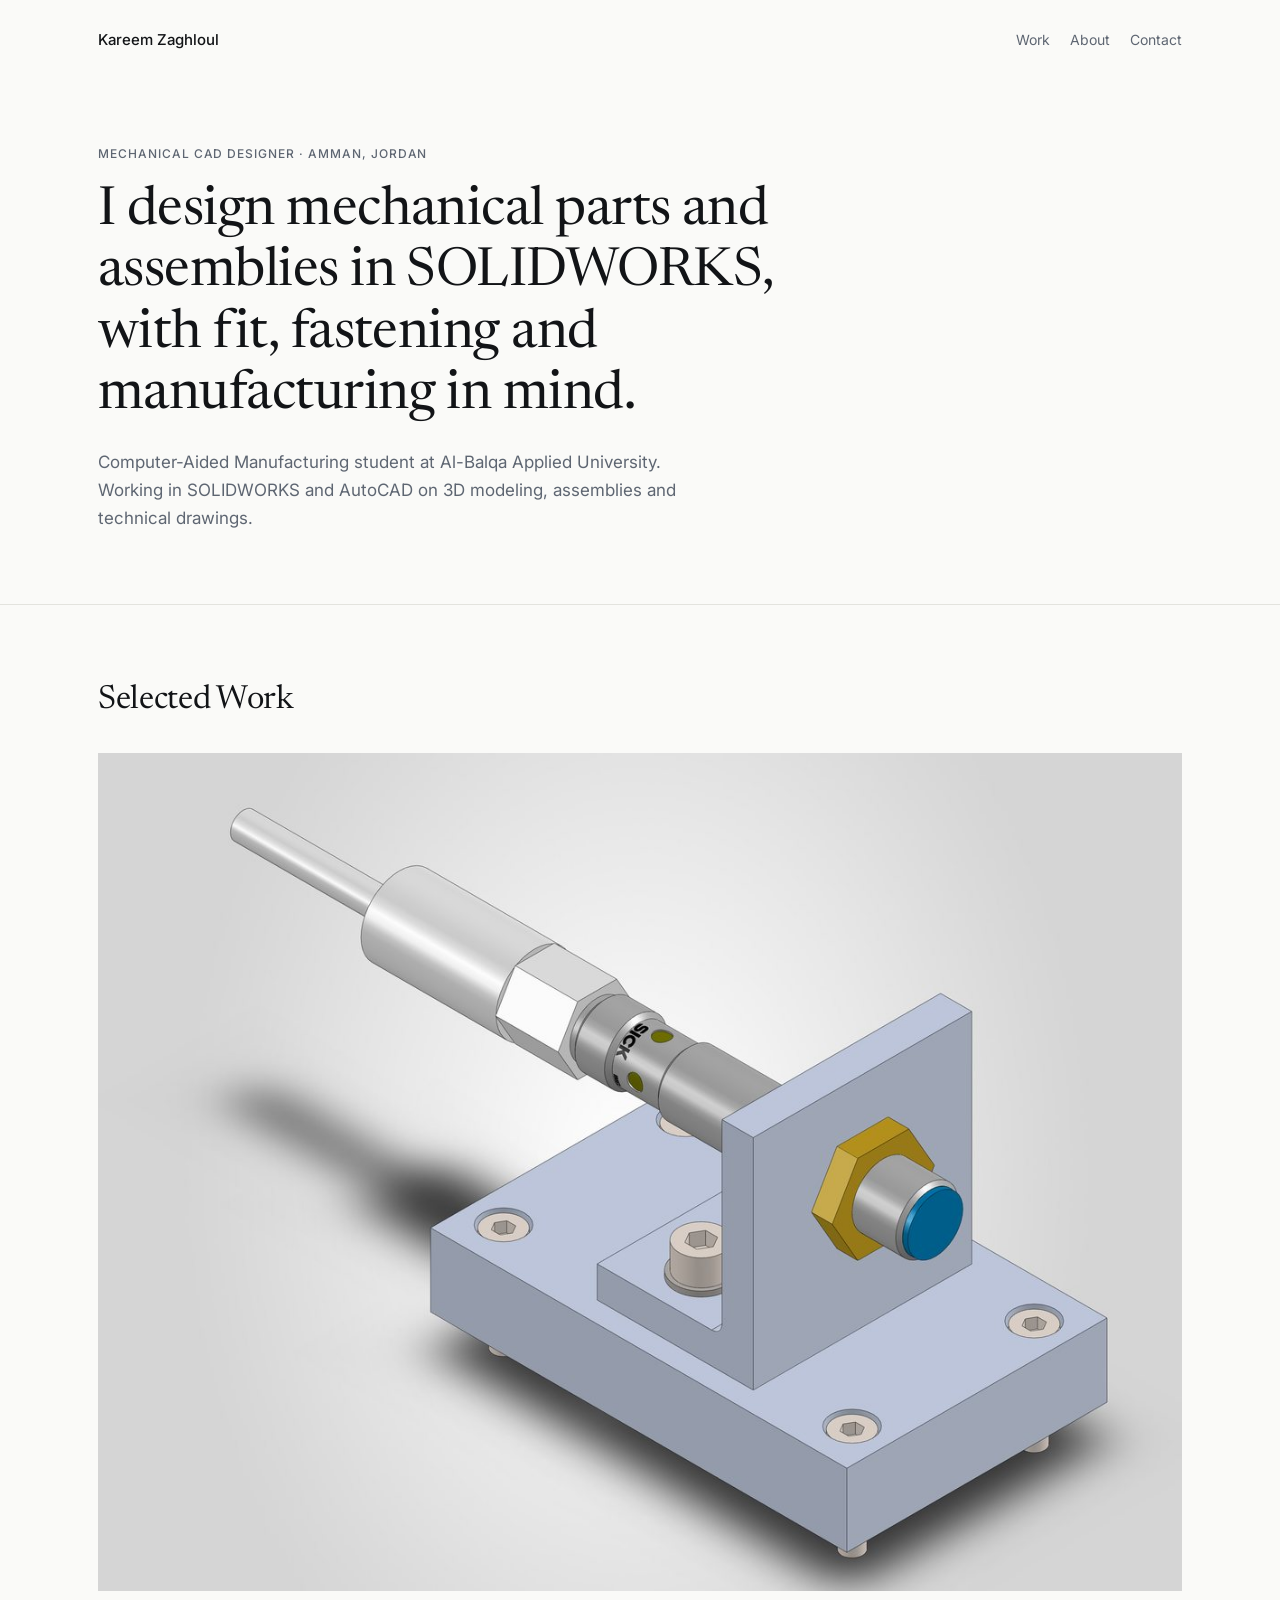
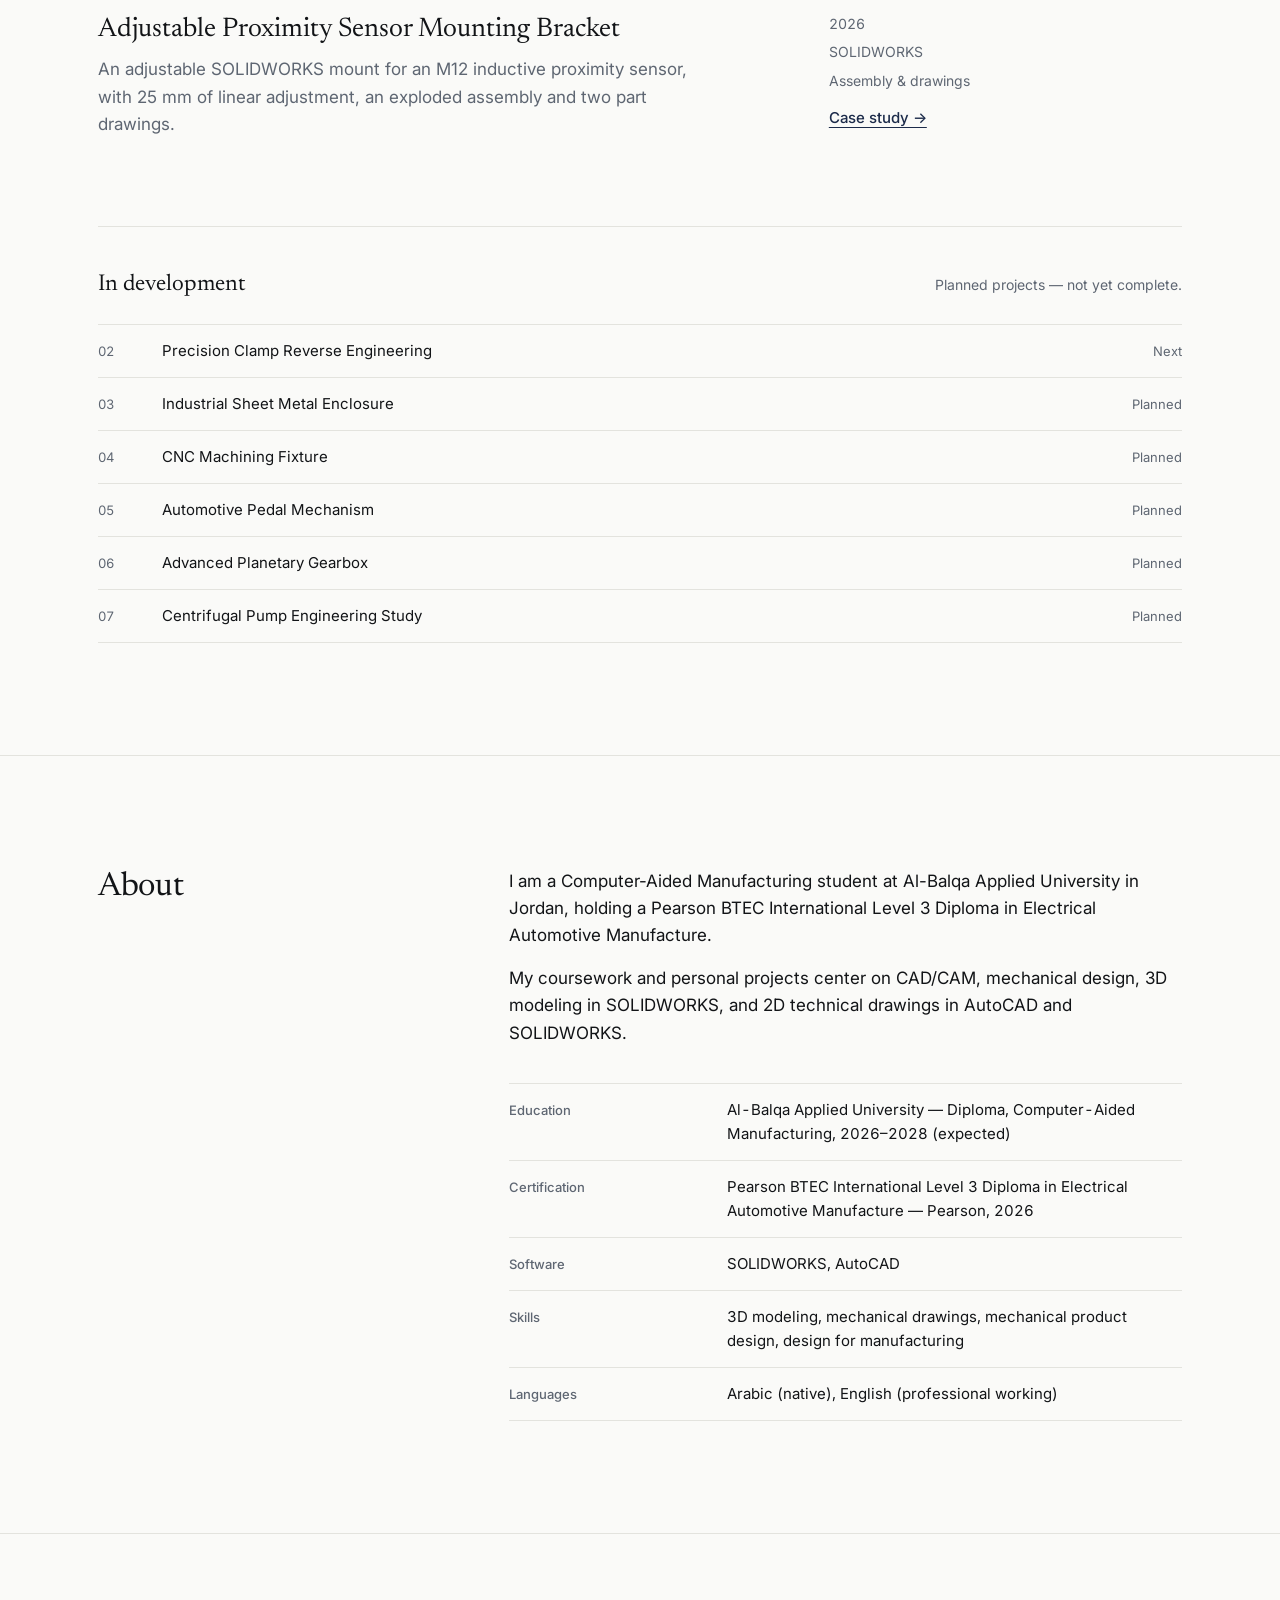
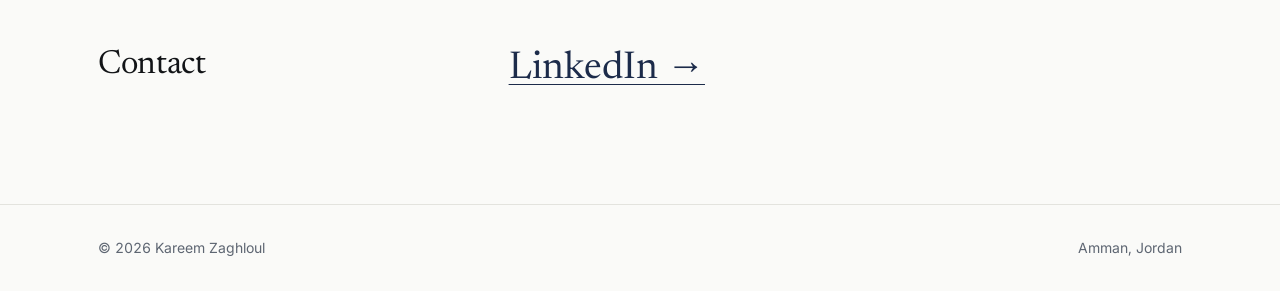
==== commit 4810ddd7: "Update favicon and simplify contact section" ====
--- a/index.html
+++ b/index.html
@@ -20,8 +20,8 @@
   <meta name="twitter:image" content="https://kareemzaghloul.github.io/assets/img/og-image.jpg">
 
   <!-- Icons -->
-  <link rel="icon" type="image/svg+xml" href="assets/img/favicon.svg">
-  <link rel="apple-touch-icon" sizes="180x180" href="assets/img/apple-touch-icon.png">
+  <link rel="icon" type="image/svg+xml" href="assets/img/favicon.svg?v=2">
+  <link rel="apple-touch-icon" sizes="180x180" href="assets/img/apple-touch-icon.png?v=2">
 
   <!-- Typography -->
   <link rel="preconnect" href="https://fonts.googleapis.com">
@@ -49,8 +49,7 @@
     },
     "knowsLanguage": ["ar", "en"],
     "sameAs": [
-      "https://www.linkedin.com/in/kareem-zaghloul-7426b5449/",
-      "https://github.com/kareemzaghloul"
+      "https://www.linkedin.com/in/kareem-zaghloul-7426b5449/"
     ]
   }
   </script>
@@ -195,14 +194,12 @@
         <div class="contact-layout">
           <h2 class="section-heading">Contact</h2>
           <div>
-            <p class="contact-lead">The best way to reach me is LinkedIn.</p>
             <a href="https://www.linkedin.com/in/kareem-zaghloul-7426b5449/" class="contact-primary" target="_blank" rel="noopener noreferrer">LinkedIn &rarr;</a>
+            <!-- Optional email link: uncomment and replace YOUR_EMAIL@domain.com
             <div class="contact-secondary">
-              <a href="https://github.com/kareemzaghloul" class="text-link" target="_blank" rel="noopener noreferrer">GitHub &rarr;</a>
-              <!-- Optional email link: uncomment and replace YOUR_EMAIL@domain.com
               <a href="mailto:YOUR_EMAIL@domain.com" class="text-link">YOUR_EMAIL@domain.com</a>
-              -->
             </div>
+            -->
           </div>
         </div>
       </div>
